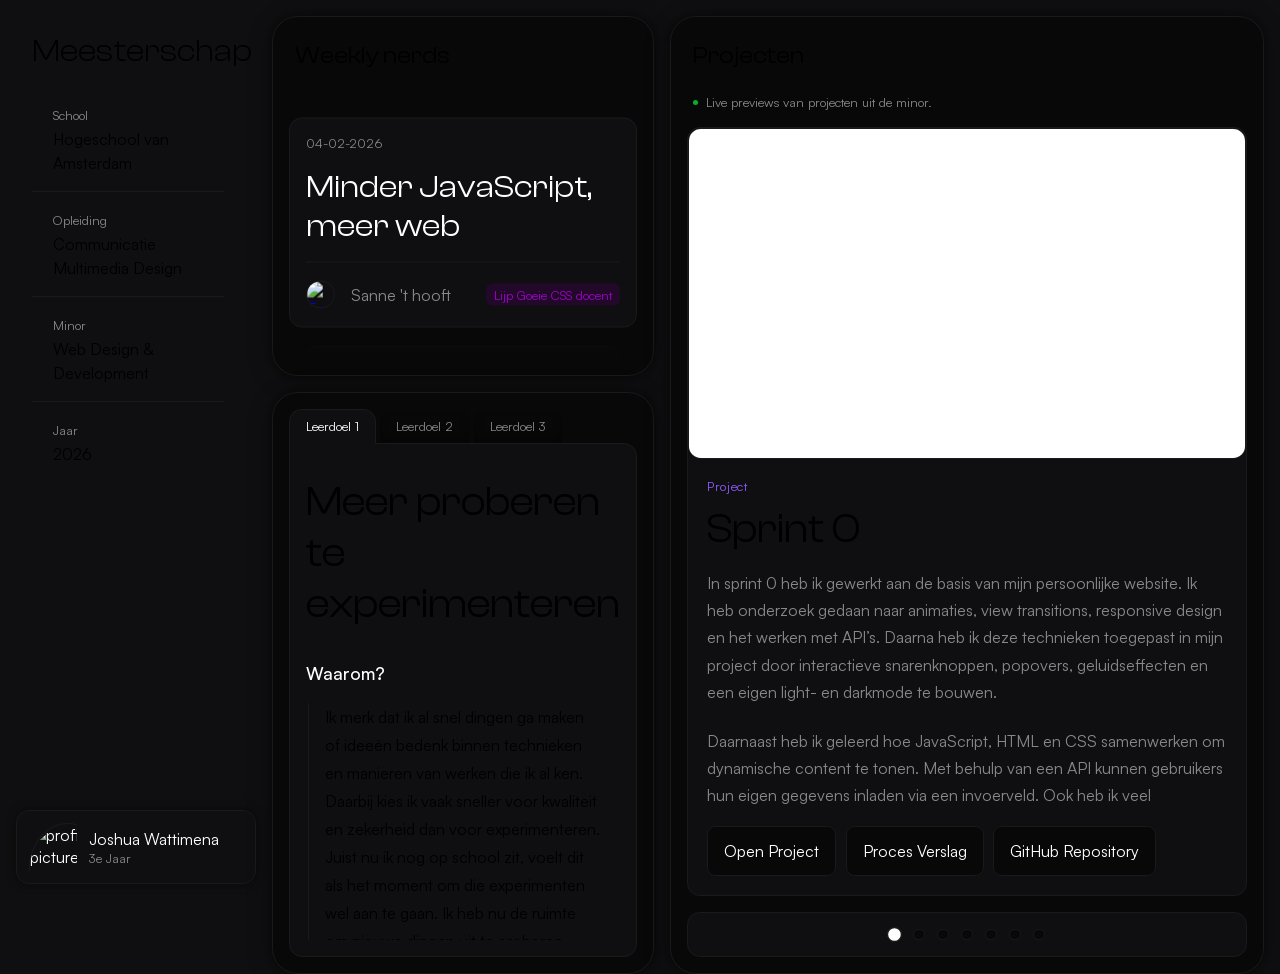
==== Index.html @ a69fc021 "online" ====
<!DOCTYPE html>
    <html lang="nl">
    <head>
        <meta charset="UTF-8">
        <meta name="viewport" content="width=device-width, initial-scale=1.0">
        <link rel="stylesheet" href="styles/style.css">
        <title>Meesterschap van Joshua Wattimena</title>
    </head>
    <body>
    <!-- Infoboard ------------------------------------------------------------------ -->
        <div class="infoboard">
            <div class="content-infoboard">
                
                <ul>
                    <h1>Meesterschap</h1>
                    <li>
                        <p>School</p>
                        <p>Hogeschool van Amsterdam</p>
                    </li>
                    <li>
                        <p>Opleiding</p>
                        <p>Communicatie Multimedia Design</p>
                    </li>
                    <li>
                        <p>Minor</p>
                        <p>Web Design & Development</p>
                    </li>
                    <li>
                        <p>Jaar</p>
                        <p>2026</p>
                    </li>
                    
                </ul>
                
            </div>
            <a href="https://joshuawattimena.nl/">
                <div class="profile-label">
                    <div class="profile-picture">
                        <img src="https://avatars.githubusercontent.com/u/145464307?v=4" alt="profile picture Joshua Wattimena">
                    </div>
                    <div class="profile-username">
                        <p>Joshua Wattimena</p>
                        <p>3e Jaar</p>
                    </div>
                </div>
            </a>


        </div>
        
        <!-- Dashboard ------------------------------------------------------------------ -->
        <div class="dashboard">
            
            <div class="weekly-nerds">
                <h2>Weekly nerds</h2>
                <div class="carousel-wrapper" id="carousel">
                    <div class="fade-top"></div>
                    <ul id="track">
                        <li>
                            <a href="/weekly-nerds-pages/killian-valkhof-blog.html">
                                <div>
                                    <p class="date-weekly-nerds">04-02-2026</p>
                                    <h3 class="titel-weekly-nerd">Minder JavaScript, meer web</h3>
                                    <div class="meta-weekly-nerd-card">
                                        <div>
                                            <img src="https://designbyfire.nl/2009/img/mugshot-sanne.jpg" alt="Een foto van Killian Valkhof">
                                            <p class="name-weekly-nerd">Sanne 't hooft</p>
                                        </div>
                                        <p class="labels-weekly-nerds purple-label">Lijp Goeie CSS docent</p>
                                        
                                    </div>
                                </div>
                            </a>
                        </li>
                        <li>
                            <a href="/weekly-nerds-pages/killian-valkhof-blog.html">
                                <div>
                                    <p class="date-weekly-nerds">04-02-2026</p>
                                    <h3 class="titel-weekly-nerd">Toegankelijk Design Begint bij Echte Gebruikers wat nog meer met dit is het</h3>
                                    <div class="meta-weekly-nerd-card">
                                        <div>
                                            <img src="https://designbyfire.nl/2009/img/mugshot-sanne.jpg" alt="Een foto van Killian Valkhof">
                                            <p class="name-weekly-nerd">Sanne 't hooft</p>
                                        </div>
                                        <p class="labels-weekly-nerds purple-label">Lijp Goeie CSS docent</p>
                                        
                                    </div>
                                </div>
                            </a>
                        </li><li>
                            <a href="/weekly-nerds-pages/killian-valkhof-blog.html">
                                <div>
                                    <p class="date-weekly-nerds">04-02-2026</p>
                                    <h3 class="titel-weekly-nerd">Toegankelijk Design Begint bij Echte Gebruikers</h3>
                                    <div class="meta-weekly-nerd-card">
                                        <div>
                                            <img src="https://designbyfire.nl/2009/img/mugshot-sanne.jpg" alt="Een foto van Killian Valkhof">
                                            <p class="name-weekly-nerd">Sanne 't hooft</p>
                                        </div>
                                        <p class="labels-weekly-nerds purple-label">Lijp Goeie CSS docent</p>
                                        
                                    </div>
                                </div>
                            </a>
                        </li><li>
                            <a href="/weekly-nerds-pages/killian-valkhof-blog.html">
                                <div>
                                    <p class="date-weekly-nerds">04-02-2026</p>
                                    <h3 class="titel-weekly-nerd">Toegankelijk Design Begint bij Echte Gebruikers</h3>
                                    <div class="meta-weekly-nerd-card">
                                        <div>
                                            <img src="https://designbyfire.nl/2009/img/mugshot-sanne.jpg" alt="Een foto van Killian Valkhof">
                                            <p class="name-weekly-nerd">Sanne 't hooft</p>
                                        </div>
                                        <p class="labels-weekly-nerds purple-label">Lijp Goeie CSS docent</p>
                                        
                                    </div>
                                </div>
                            </a>
                        </li><li>
                            <a href="/weekly-nerds-pages/killian-valkhof-blog.html">
                                <div>
                                    <p class="date-weekly-nerds">04-02-2026</p>
                                    <h3 class="titel-weekly-nerd">Toegankelijk Design Begint bij Echte Gebruikers</h3>
                                    <div class="meta-weekly-nerd-card">
                                        <div>
                                            <img src="https://designbyfire.nl/2009/img/mugshot-sanne.jpg" alt="Een foto van Killian Valkhof">
                                            <p class="name-weekly-nerd">Sanne 't hooft</p>
                                        </div>
                                        <p class="labels-weekly-nerds purple-label">Lijp Goeie CSS docent</p>
                                        
                                    </div>
                                </div>
                            </a>
                        </li>
                    </ul>
                    <div class="fade-bottom"></div>
                </div>
            </div>

            <div class="learning-goals">
                <!-- <h2>Leerdoelen</h2> -->
                <div class="learning-goals-container ">
            
                    <div class="tabs">
                        <label class="tab" for="leerdoel-1">
                            <input type="radio" name="leerdoelen" id="leerdoel-1" checked>
                            Leerdoel 1
                        </label>
                        <label class="tab" for="leerdoel-2">
                            <input type="radio" name="leerdoelen" id="leerdoel-2">
                            Leerdoel 2
                        </label>
                        <label class="tab" for="leerdoel-3">
                            <input type="radio" name="leerdoelen" id="leerdoel-3">
                            Leerdoel 3
                        </label>
                    </div>
            
                    <div class="learning-goal-box" id="box-1">
                        <div>
                            <h3>Meer proberen te experimenteren</h3>
                            <h4>Waarom?</h4> 
                            <p>Ik merk dat ik al snel dingen ga maken of ideeën bedenk binnen technieken en manieren van werken die ik al ken. Daarbij kies ik vaak sneller voor kwaliteit en zekerheid dan voor experimenteren. Juist nu ik nog op school zit, voelt dit als het moment om die experimenten wel aan te gaan. Ik heb nu de ruimte om nieuwe dingen uit te proberen, fouten te maken en daarvan te leren.</p> 
                            <h4>Hoe?</h4> 
                            <p>Tijdens de meesterproef wil ik mezelf uitdagen om technieken, tools en manieren van werken op te pakken die ik normaal minder snel zou kiezen binnen het codeervak. Ik wil bewuster uit mijn comfortzone stappen en meer ruimte geven aan onderzoek en experiment, ook als het resultaat daardoor minder voorspelbaar is. Op die manier hoop ik niet alleen technisch meer te leren, maar ook creatiever en flexibeler te worden in mijn manier van werken.</p>
                        </div>
                    </div>

                    <div class="learning-goal-box" id="box-2">
                        <div>
                            <h3>JavaScript interacties</h3>
                            <h4>Waarom?</h4>
                            <p>Ik merk dat ik JavaScript vaak liever uit de weg ga, omdat ik CSS simpelweg makkelijker en vertrouwder vind. Daardoor kies ik sneller voor oplossingen die vooral visueel sterk zijn, in plaats van interactief. Ik weet ook dat het bij JavaScript soms langer duurt voordat ik iets werkends heb om te laten zien, waardoor ik sneller teruggrijp naar wat ik al kan. Dit leerdoel sluit daarom ook aan op leerdoel 1, omdat ik mezelf wil uitdagen om meer te experimenteren en buiten mijn comfortzone te werken.</p>
                            <h4>Hoe?</h4>
                            <p>Tijdens de meesterproef wil ik bewuster interactieve onderdelen bouwen met JavaScript, ook als dit meer tijd kost of lastiger voelt. Ik wil mezelf uitdagen om niet direct voor de makkelijkste oplossing in CSS te kiezen, maar juist te onderzoeken wat JavaScript kan toevoegen aan een ervaring. Denk aan animaties, dynamische content of interacties die reageren op de gebruiker. Door dit vaker toe te passen hoop ik meer vertrouwen te krijgen in JavaScript en er comfortabeler mee te worden.</p>
                        </div>
                    </div>

                    <div class="learning-goal-box" id="box-3">
                        <div>
                            <h3>Begrijpen hoe technische samenwerkingen verlopen</h3> 
                            <h4>Waarom?</h4> 
                            <p>Ik wil beter leren hoe technisch samenwerken binnen een team werkt, zodat ik hier later ook comfortabel mee om kan gaan. Tijdens de hackathon hebben we bijvoorbeeld gewerkt met het mergen van GitHub-branches, maar daar begreep ik toen eigenlijk nog niet zoveel van. Omdat samenwerken in teams later een belangrijk onderdeel wordt binnen het werkveld, lijkt het me waardevol om me hier meer in te verdiepen. Ik wil beter begrijpen hoe je samen aan één project werkt zonder elkaar in de weg te zitten, en hoe tools zoals GitHub daarin gebruikt worden.</p> 
                            <h4>Hoe?</h4> 
                            <p>Ik wil hier tijdens de meesterproef actief mee oefenen door samen te werken in GitHub en bewust merge conflicts op te lossen in plaats van ze uit de weg te gaan. Ook wil ik workshops volgen die over technisch samenwerken gaan, en vragen blijven stellen aan docenten en medestudenten wanneer ik ergens vastloop. Door hier vaker mee bezig te zijn hoop ik meer inzicht en vertrouwen te krijgen in technische samenwerking binnen een team.</p>
                        </div>
                    </div>
            
                </div>
            </div>

            <div class="projects">
                <div class="projects-header">
                    <h2>Projecten</h2>
                    <p>Live previews van projecten uit de minor.</p>
                </div>
                
                <div class="projects-grid">

                    <div class="projects-track">
                
            <!-- Sprint 0 Project -->
                        <article class="project-card" id="project-1">
                
                            <div class="project-preview">
                                <iframe 
                                    src="https://jawattimena.github.io/sprint-0-minor-web/"
                                    title="Project Sprint 0 Minor Web"
                                    loading="lazy"
                                    style="zoom: .4;">
                                </iframe>
                            </div>
                
                            <div class="project-info">
                                <div>
                                    <p class="project-type">Project</p>
                                    <h3>Sprint 0</h3>
                                </div>
                
                                <div class="project-description">
                                    <p> In sprint 0 heb ik gewerkt aan de basis van mijn persoonlijke website. Ik heb onderzoek gedaan naar animaties, view transitions, responsive design en het werken met API’s. Daarna heb ik deze technieken toegepast in mijn project door interactieve snarenknoppen, popovers, geluidseffecten en een eigen light- en darkmode te bouwen.</p>
                                    <br>
                                    <p>Daarnaast heb ik geleerd hoe JavaScript, HTML en CSS samenwerken om dynamische content te tonen. Met behulp van een API kunnen gebruikers hun eigen gegevens inladen via een invoerveld. Ook heb ik veel geëxperimenteerd met styling, interactie en animaties om de website persoonlijker en interactiever te maken.</p>
                                </div>
                
                                <div class="project-links">
                                    <a href="https://jawattimena.github.io/sprint-0-minor-web/">Open Project</a>
                                    <a href="#">Proces Verslag</a>
                                    <a href="https://github.com/Jawattimena/sprint-0-minor-web">GitHub Repository</a>
                                </div>
                            </div>
                        </article>
                
            <!-- BT Project -->
                        <article class="project-card" id="project-2">
                            <div class="project-preview">
                                <iframe 
                                    src="https:jawattimena.github.io/bt-minor-web/"
                                    title="CSS Minor Web"
                                    loading="lazy"
                                    style="zoom: .7;">
                                </iframe>
                            </div>
                
                            <div class="project-info">
                                <div>
                                    <p class="project-type">Project</p>
                                    <h3>Browsertech</h3>
                                </div>
                
                                <div class="project-description">
                                    <p> In sprint 0 heb ik gewerkt aan de basis van mijn persoonlijke website. Ik heb onderzoek gedaan naar animaties, view transitions, responsive design en het werken met API’s. Daarna heb ik deze technieken toegepast in mijn project door interactieve snarenknoppen, popovers, geluidseffecten en een eigen light- en darkmode te bouwen.</p>
                                    <br>
                                    <p>Daarnaast heb ik geleerd hoe JavaScript, HTML en CSS samenwerken om dynamische content te tonen. Met behulp van een API kunnen gebruikers hun eigen gegevens inladen via een invoerveld. Ook heb ik veel geëxperimenteerd met styling, interactie en animaties om de website persoonlijker en interactiever te maken.</p>
                                </div>
                
                                <div class="project-links">
                                    <a href="https:jawattimena.github.io/bt-minor-web/">Open Project</a>
                                    <a href="#">Proces Verslag</a>
                                    <a href="https://github.com/Jawattimena/bt-minor-web">GitHub Repository</a>
                                </div>
                            </div>
                        </article>

            <!-- CSS Project -->
                        <article class="project-card" id="project-3">
                            <div class="project-preview">
                                <iframe 
                                    src="https://jawattimena.github.io/css-minor-web/"
                                    title="CSS Minor Web"
                                    loading="lazy"
                                    style="zoom: .7;">
                                </iframe>
                            </div>
                
                            <div class="project-info">
                                <div>
                                    <p class="project-type">Project</p>
                                    <h3>CSS</h3>
                                </div>
                
                                <div class="project-description">
                                    <p> In sprint 0 heb ik gewerkt aan de basis van mijn persoonlijke website. Ik heb onderzoek gedaan naar animaties, view transitions, responsive design en het werken met API’s. Daarna heb ik deze technieken toegepast in mijn project door interactieve snarenknoppen, popovers, geluidseffecten en een eigen light- en darkmode te bouwen.</p>
                                    <br>
                                    <p>Daarnaast heb ik geleerd hoe JavaScript, HTML en CSS samenwerken om dynamische content te tonen. Met behulp van een API kunnen gebruikers hun eigen gegevens inladen via een invoerveld. Ook heb ik veel geëxperimenteerd met styling, interactie en animaties om de website persoonlijker en interactiever te maken.</p>
                                </div>
                
                                <div class="project-links">
                                    <a href="https://jawattimena.github.io/css-minor-web/">Open Project</a>
                                    <a href="#">Proces Verslag</a>
                                    <a href="https://github.com/Jawattimena/css-minor-web">GitHub Repository</a>
                                </div>
                            </div>
                        </article>

            <!-- Hackaton Project -->
                        <article class="project-card" id="project-4">
                            <div class="project-preview">
                                <iframe 
                                    src="https://mitchellkevin.github.io/Space/"
                                    title="CSS Minor Web"
                                    loading="lazy"
                                    style="zoom: .7;">
                                </iframe>
                            </div>
                
                            <div class="project-info">
                                <div>
                                    <p class="project-type">Project</p>
                                    <h3>Hackaton</h3>
                                </div>
                
                                <div class="project-description">
                                    <p> In sprint 0 heb ik gewerkt aan de basis van mijn persoonlijke website. Ik heb onderzoek gedaan naar animaties, view transitions, responsive design en het werken met API’s. Daarna heb ik deze technieken toegepast in mijn project door interactieve snarenknoppen, popovers, geluidseffecten en een eigen light- en darkmode te bouwen.</p>
                                    <br>
                                    <p>Daarnaast heb ik geleerd hoe JavaScript, HTML en CSS samenwerken om dynamische content te tonen. Met behulp van een API kunnen gebruikers hun eigen gegevens inladen via een invoerveld. Ook heb ik veel geëxperimenteerd met styling, interactie en animaties om de website persoonlijker en interactiever te maken.</p>
                                </div>
                
                                <div class="project-links">
                                    <a href="https://mitchellkevin.github.io/Space/">Open Project</a>
                                    <a href="#">Proces Verslag</a>
                                    <a href="https://github.com/MitchellKevin/Space">GitHub Repository</a>
                                </div>
                            </div>
                        </article>

            <!-- HCD Project -->
                        <article class="project-card" id="project-5">
                            <div class="project-preview">
                                <iframe 
                                    src="https://jawattimena.github.io/hcd-minor-web/"
                                    title="CSS Minor Web"
                                    loading="lazy"
                                    style="zoom: .5;">
                                </iframe>
                            </div>
                
                            <div class="project-info">
                                <div>
                                    <p class="project-type">Project</p>
                                    <h3>Browsertech</h3>
                                </div>
                
                                <div class="project-description">
                                    <p> In sprint 0 heb ik gewerkt aan de basis van mijn persoonlijke website. Ik heb onderzoek gedaan naar animaties, view transitions, responsive design en het werken met API’s. Daarna heb ik deze technieken toegepast in mijn project door interactieve snarenknoppen, popovers, geluidseffecten en een eigen light- en darkmode te bouwen.</p>
                                    <br>
                                    <p>Daarnaast heb ik geleerd hoe JavaScript, HTML en CSS samenwerken om dynamische content te tonen. Met behulp van een API kunnen gebruikers hun eigen gegevens inladen via een invoerveld. Ook heb ik veel geëxperimenteerd met styling, interactie en animaties om de website persoonlijker en interactiever te maken.</p>
                                </div>
                
                                <div class="project-links">
                                    <a href="https://jawattimena.github.io/hcd-minor-web/">Open Project</a>
                                    <a href="#">Proces Verslag</a>
                                    <a href="https://github.com/Jawattimena/hcd-minor-web">GitHub Repository</a>
                                </div>
                            </div>
                        </article>

            <!-- API Project -->
                        <article class="project-card" id="project-6">
                            <div class="project-preview">
                                <iframe 
                                    src="https://api-minor-web.onrender.com"
                                    title="CSS Minor Web"
                                    loading="lazy"
                                    style="zoom: .7;">
                                </iframe>
                            </div>
                
                            <div class="project-info">
                                <div>
                                    <p class="project-type">Project</p>
                                    <h3>Browsertech</h3>
                                </div>
                
                                <div class="project-description">
                                    <p> In sprint 0 heb ik gewerkt aan de basis van mijn persoonlijke website. Ik heb onderzoek gedaan naar animaties, view transitions, responsive design en het werken met API’s. Daarna heb ik deze technieken toegepast in mijn project door interactieve snarenknoppen, popovers, geluidseffecten en een eigen light- en darkmode te bouwen.</p>
                                    <br>
                                    <p>Daarnaast heb ik geleerd hoe JavaScript, HTML en CSS samenwerken om dynamische content te tonen. Met behulp van een API kunnen gebruikers hun eigen gegevens inladen via een invoerveld. Ook heb ik veel geëxperimenteerd met styling, interactie en animaties om de website persoonlijker en interactiever te maken.</p>
                                </div>
                
                                <div class="project-links">
                                    <a href="https://api-minor-web.onrender.com">Open Project</a>
                                    <a href="#">Proces Verslag</a>
                                    <a href="https://github.com/Jawattimena/api-minor-web">GitHub Repository</a>
                                </div>
                            </div>
                        </article>

            <!-- Meesterproef Project -->
                        <article class="project-card" id="project-7">
                            <div class="project-preview">
                                <iframe 
                                    src="https:jawattimena.github.io/bt-minor-web/"
                                    title="CSS Minor Web"
                                    loading="lazy"
                                    style="zoom: .7;">
                                </iframe>
                            </div>
                
                            <div class="project-info">
                                <div>
                                    <p class="project-type">Project</p>
                                    <h3>Browsertech</h3>
                                </div>
                
                                <div class="project-description">
                                    <p> In sprint 0 heb ik gewerkt aan de basis van mijn persoonlijke website. Ik heb onderzoek gedaan naar animaties, view transitions, responsive design en het werken met API’s. Daarna heb ik deze technieken toegepast in mijn project door interactieve snarenknoppen, popovers, geluidseffecten en een eigen light- en darkmode te bouwen.</p>
                                    <br>
                                    <p>Daarnaast heb ik geleerd hoe JavaScript, HTML en CSS samenwerken om dynamische content te tonen. Met behulp van een API kunnen gebruikers hun eigen gegevens inladen via een invoerveld. Ook heb ik veel geëxperimenteerd met styling, interactie en animaties om de website persoonlijker en interactiever te maken.</p>
                                </div>
                
                                <div class="project-links">
                                    <a href="#">Open Project</a>
                                    <a href="#">Proces Verslag</a>
                                    <a href="https://github.com/Jawattimena/meesterproef-minor-web">GitHub Repository</a>
                                </div>
                            </div>
                        </article>
                
                    </div>
                
                    <!-- NAVIGATION -->
                    <div class="projects-navigation">
                
                        <a href="#project-1" class="nav-dot active" data-project="project-1">
                            <span>Sprint 0</span>
                        </a>
                        
                        <a href="#project-2" class="nav-dot" data-project="project-2">
                            <span>Browsertech</span>
                        </a>
                        
                        <a href="#project-3" class="nav-dot" data-project="project-3">
                            <span>CSS</span>
                        </a>
                        
                        <a href="#project-4" class="nav-dot" data-project="project-4">
                            <span>Hackaton</span>
                        </a>
                        
                        <a href="#project-5" class="nav-dot" data-project="project-5">
                            <span>Human Centerd Design</span>
                        </a>
                        
                        <a href="#project-6" class="nav-dot" data-project="project-6">
                            <span>API</span>
                        </a>
                        
                        <a href="#project-7" class="nav-dot" data-project="project-7">
                            <span>Meesterproef</span>
                        </a>
                
                    </div>
                
                </div>
            </div>


            <!--  <div class="projects"> -->
                <!-- <h2>Projecten</h2> -->
                 <!-- <iframe src="https://jawattimena.github.io/sprint-0-minor-web/" frameborder="0"></iframe>  -->
                <!-- <iframe src="https://jawattimena.github.io/bt-minor-web/" frameborder="0" style="zoom: .7;"></iframe> -->
                <!-- <iframe src="https://jawattimena.github.io/css-minor-web/" frameborder="0" style="zoom: .7;"></iframe> -->
                <!-- <iframe src="https://jawattimena.github.io/hcd-minor-web/" frameborder="0"></iframe> -->
                <!-- <iframe src="https://api-minor-web.onrender.com" frameborder="0"></iframe> -->
                <!-- <iframe src="xx" frameborder="0"></iframe> -->

                <!-- <input type="radio"></input> -->
            <!-- </div>  -->
        </div>
        <!--  MARK: hallo  -->
        <script src="/scripts/javascript.js"></script>
    </body>
    </html>
---- styles/style.css ----
@font-face {
    font-family: 'Satoshi';
    src: url(/fonts/Satoshi-Variable.ttf);
}

@font-face {
    font-family: 'Satoshi-italic';
    src: url(/fonts/Satoshi-VariableItalic.ttf);
}

@font-face {
    font-family: 'Clash-Display';
    src: url(/fonts/ClashDisplay-Variable.ttf);
}

/* MARK: hallo */
:root{
    color-scheme: light dark;

    /* colors */
    --font-color-lght: #000;
    
    
    --font-color-drk: #fff;
    --font-muted-drk: #888;
    
    /* --bg-color-drk: linear-gradient(293deg,rgb(0, 2, 8) 0%, rgb(13, 0, 16) 18%, rgb(0, 2, 20) 70%, rgb(23, 1, 43) 100%); */
    --bg-image-drk: url("/images/apple-pro-display-xdr-stock-5k-3840x2160-2303 (1).jpg");
    --bg-color-profiletag-drk: #151518;
    --bg-color-drk: #0f0f11;
    --bg-color-dashboard-drk: #080808;

    --border-color-drk: #1a1a1a;

    --recording-indicator: #00b32a;

    /* afmetingen */
    --gaps: 1rem;

    --border-radius: .8rem;

    --fontsize-base: 1rem;
    --fontsize-small: calc( var(--fontsize-base) * .8 );
    --fontsize-big: calc( var(--fontsize-base) * 1.1 );
    --fontsize-titel: calc( var(--fontsize-base) * 2 );
    --fontsize-h2: calc( var(--fontsize-base) * 1.5 );
    --fontsize-h3: calc( var(--fontsize-base) * 1.3 );
    --fontsize-h4: calc( var(--fontsize-base) * 1.1 );

    /* filters / styling */

    --dropshadow: drop-shadow(0px 0px 5px var(--bg-color-dashboard-drk));
}   

*,
::after,
::before {
    box-sizing: border-box;
    margin: 0em;
    padding: 0em;
    font-family: 'Satoshi';
}

body{
    background: var(--bg-color-drk);
    overflow: hidden;
    width: 100vw;
    height: 100vh;

    display: flex;
}


h1{
    font-family: "Clash-Display";
    grid-area: title;
    font-size: var(--fontsize-titel);
    font-weight: 350;
    padding: calc(var(--gaps) * 1) 0rem calc(var(--gaps) * 1) 1rem; 
    width: 100%;

}

/* =========================================
    Infoboard
========================================= */

.infoboard{
    grid-area: infoboard;
    background-color: transparent;
    width: 20vw;
    height: 100vh;
    padding: var(--gaps) 0 var(--gaps) var(--gaps);

    display: flex;
    flex-direction: column;
    justify-content: end;

    .content-infoboard{
        /* padding: var(--gaps) calc(var(--gaps) )  var(--gaps) var(--gaps); */
        height: 100%;

        display: flex;
        flex-direction: column;
        justify-content: start;
        

        ul{

            li{
                padding: 0rem var(--gaps) var(--gaps) var(--gaps);
                list-style-type: none;
                border-bottom: solid var(--border-color-drk) 1px;
                margin: var(--gaps) calc(var(--gaps) * 2)  var(--gaps) var(--gaps);

                &:last-of-type{
                    border-bottom: none;
                }

                p{
                    padding: 0 .3rem;
                    line-height: 1.5rem;

                    &:first-child{
                        color: var(--font-muted-drk);
                        font-size: .8rem;
                    }

                    &:last-child{
                        font-weight: 400;
                        font-size: var(--fontsize-base);
                    }
                }
                
            }
        }
    }

    /* =========================================
    Profiel label
    ========================================= */
    a{
        text-decoration: none;
        color: var(--font-color-drk);
    }

    .profile-label{
        border: var(--border-color-drk) solid 1px;
        background-color: var(--bg-color-drk);
        filter: var(--dropshadow);
        
        padding: .75rem;
        margin-bottom: 1.rem;
        border-radius: calc(var(--border-radius) * 1);
        height: fit-content;

        display: flex;
        align-items: center;
        gap: .75em;

        &:hover{
            background-color: var(--bg-color-profiletag-drk);
        }
        
        /* Profiel foto kader */
        .profile-picture{
            width: 3rem;
            height: 3rem;
            overflow: hidden;

            position: relative;
            
            /* Profiel foto zelf */
            img{
                height: 100%;
                aspect-ratio: 1/1;
            
            
                border-radius: 50%;
                border: solid var(--border-color-drk) 1px;
            }
        }

        .profile-username{
            display: flex;
            flex-direction: column;
            justify-content: center;

            > p:nth-child(2){
                color: var(--font-muted-drk);
                font-size: var(--fontsize-small);
            }
        }
    }
}


/* =========================================
   Dashboard
========================================= */

.dashboard{
    grid-area: dashboard;

    /* background-color: var(--bg-color-drk); */
    padding: var(--gaps);
    gap: var(--gaps);
    width: 80vw;
    height: 100vh;
    
    border-radius: var(--border-radius)  var(--border-radius) 0 0;

    display: grid;
    /* gap: var(--gaps); */
    grid-template:         
    /* "title title"  10vh */
    "weekly-nerds projects"  40vh    
    "learning-goals projects" 1fr   
    / 3fr 5fr;

    /* styling van de blokken */
    > div{
        background-color: var(--bg-color-dashboard-drk);
        border-radius: calc(var(--border-radius) * 2);
        border: solid var(--border-color-drk) 1px;
        filter: var(--dropshadow);
        padding: var(--gaps);
        box-shadow: 0 4px 30px rgba(0, 0, 0, 0.1);
        
    }
    h2{
        font-size: var(--fontsize-h2);
        font-family: "Clash-Display";
        font-weight: 400;
        padding: calc(var(--gaps) * .5) 0rem calc(var(--gaps) * 1) 0.4rem;
    }
    /* =========================================
        Weekly nerds
    ========================================= */
    .weekly-nerds{
        grid-area: weekly-nerds;
        
        display: flex;
        flex-direction: column;

        .carousel-wrapper {
            position: relative;
            overflow: hidden;
            flex: 1;

            .fade-top,
            .fade-bottom {
            position: absolute;
            left: 0; right: 0;
            height: 2rem;
            z-index: 2;
            }
            
            .fade-top {
                top: 0;
                background: linear-gradient(to bottom, var(--bg-color-dashboard-drk), transparent);
            }

            .fade-bottom {
                bottom: 0;
                background: linear-gradient(to top, var(--bg-color-dashboard-drk), transparent);
            }
            
        
        
            ul{
                overflow-y: scroll;
                overflow-x: hidden;
                /* scroll-snap-type: y mandatory; */
                scrollbar-color: transparent transparent;
                scrollbar-width: thin;
                
                display: flex;
                flex-direction: column;
                gap: .3rem;
                border-radius: var(--border-radius);
                padding: 3rem 0rem;

                display: flex;
                flex-direction: column;
                position: absolute;
                top: 0; left: 0; right: 0;
                
                
                li{
                    /* scroll-snap-align: center; */
                    list-style-type: none;
                    border: solid var(--border-color-drk) 1px;
                    background-color: var(--bg-color-drk);
                    border-radius: var(--border-radius);
                    height: fit-content;

                    &:last-of-type{
                        border-bottom: none;
                    }

                    a{
                        position: relative;
                        display: flex;
                        align-items: start;
                        text-decoration: none;
                        gap: var(--gaps);
                        width: 100%;
                        height: 100%;
                        padding: var(--gaps);
                        
                        > div{
                
                            display: flex;
                            flex-direction: column;
                            align-items: start;
                            justify-content: start;
                            height: 100%;
                            gap: var(--gaps);

                            .date-weekly-nerds{
                                font-size: var(--fontsize-small);
                                color: var(--font-muted-drk);
                                width: fit-content;
                            }

                            
                            
                            .purple-label{
                                color: rgb(158, 0, 202);
                                background-color: rgb(34, 9, 42);
                                height: fit-content;
                                /* border: rgb(158, 0, 202) solid 1px; */
                            }

                            .titel-weekly-nerd{
                                font-size: calc(var(--fontsize-base) * 2);
                                color: var(--font-color-drk);
                                font-weight: 400;
                                font-family: "Clash-Display";
                                border-bottom: var(--border-color-drk) solid 1px;
                                padding-bottom: var(--gaps);
                            }
                            
                            > div{
                                display: flex;
                                justify-content: space-between;
                                height: 2rem;
                                width: 100%;
                                align-items: center;
                                

                                .labels-weekly-nerds{
                                    font-size: var(--fontsize-small);
                                    padding: .7rem .5rem;
                                    border-radius: calc( var(--border-radius) / 2);
                                    line-height: 0rem;
                                }

                                > div{
                                    display: flex;
                                    flex-direction: row;
                                    align-items: center;
                                    gap: var(--gaps);

                                    height: 1.8rem;
                                    
                                    img{
                                        height: 100%;
                                        aspect-ratio: 1/1;
                                        object-fit: cover;
                                        border-radius: 50%;
                                        border: solid var(--border-color-drk) 1px;
                                    }

                                    .name-weekly-nerd{
                                        font-size: var(--fontsize-base);
                                        color: var(--font-muted-drk);
                                    }

                                }

                            }

                        }
                        
                        &:last-of-type{
                            border-bottom: none;
                        }

                        /* .content-weekly-nerd-card {
                            width: 100%;
                            display: flex;
                            flex-direction: column;
                            justify-content: space-between;

                            > div{
                                display: flex;
                                flex-direction: row;
                                justify-content: space-between;
                            }
                        } */
                    }
                }
            }
        }
    }


    .projects{
        grid-area: projects;
    
    }
}
    /* MARK: hallo */

 /* =========================================
        Leerdoelen
    ========================================= */

/* Toon de juiste box op basis van welke radio checked is */
.learning-goals:has(#leerdoel-1:checked){
    #box-1{
        display: flex;
        z-index: 1;
    }
    label:nth-of-type(1){
        z-index: 2;
    }

    .learning-goal-box{
        border-radius: 0 var(--border-radius) var(--border-radius) var(--border-radius);
    }
}
.learning-goals:has(#leerdoel-2:checked){
    #box-2{
        display: flex;
        z-index: 1;
    }
     label:nth-of-type(2){
        z-index: 2;
    }
}
.learning-goals:has(#leerdoel-3:checked){
    #box-3{
        display: flex;
        z-index: 1;
    }
     label:nth-of-type(3){
        z-index: 2;
    }
}

.tabs{

    display: flex;
    gap: .2rem;
    margin-bottom: -1px;

}

/* Inactieve tab styling */
.tab {
    background-color: var(--bg-color-dashboard-drk);
    color: var(--font-muted-drk);
    position: relative;
    padding: .5rem 1rem;
    border: transparent solid 1px;
    border-radius: var(--border-radius) var(--border-radius) 0 0;
    font-size: var(--fontsize-small);
    /* letter-spacing: .1rem; */
    cursor: pointer;
    box-shadow: inset 0px -4px 8px rgba(0, 0, 0, 0.4);
    
    /* Actieve tab styling */
    &:has(input:checked) {
    color: var(--font-color-drk);
    background-color: var(--bg-color-drk);
    box-shadow: none;
    border: solid var(--border-color-drk) 1px;
    border-bottom: none;
    z-index: 1;
    }

    input[type="radio"] {
    display: none;
}
}

.tab.active {
    color: var(--font-color-drk);
    background-color: var(--bg-color-drk);
    z-index: 1;

    /* Alleen links, rechts en boven een border — onderkant open zodat het doorloopt in het kaartje */
    border: solid var(--border-color-drk) 1px;
    border-bottom: none;
}



/* Standaard: alle boxes verborgen */
.learning-goal-box {
    background-color: var(--bg-color-drk);
    border: solid var(--border-color-drk) 1px;
    border-radius: var(--border-radius);
    padding: var(--gaps);
    flex: 1;
    display: none;

    > div{
        display: flex;
        flex-direction: column;
        gap: 1rem;
        height: 30rem;
        
        overflow-x: hidden;
        overflow-y: scroll;
        
        scrollbar-color: transparent transparent;
        scrollbar-width: thin;

        h3{
            font-size: calc(var(--fontsize-h3) * 2);
            margin-top: 1rem;
            font-family: "Clash-Display";
            font-weight: 400;
        }

        h4{
            font-size: var(--fontsize-h4);
            color: var(--font-color-drk);
            font-weight: 500;
            margin-top: 1rem;
        }

        p {

            border-left: var(--border-color-drk) solid 1px;
            margin: .1rem;
            padding: 0rem var(--gaps);
            line-height: 1.75rem;
        }
    }
}



.learning-goals {
    grid-area: learning-goals;
    padding: var(--gaps);
    display: flex;
    flex-direction: column;
}

.learning-goals-container {
    flex: 1;
    display: flex;
    flex-direction: column;
}


.learning-goal-box h3 {
    font-size: var(--fontsize-h3);
    font-weight: 400;
}


/* From https://css.glass */
body .ui-mist-filter {
background: rgba(29, 29, 29, 0.5);
border-radius: 16px;
backdrop-filter: blur(15.6px);
border: 1px solid rgba(54, 54, 54, 0.16);
}
  

/* =========================================
    Projecten
========================================= */

.projects{
grid-area: projects;

display: flex;
flex-direction: column;

overflow: hidden;
}

.projects-header{
    margin-bottom: var(--gaps);
    
    p {
        color: var(--font-muted-drk);
        font-size: var(--fontsize-small);
        padding: calc(var(--gaps) * .5) 0rem 0 0.4rem;
        display: flex;
        align-items: center;

        &::before{
            content: "";
            width: 5px;
            height: 5px;
            background-color: var(--recording-indicator);
            border-radius: 50%;
            margin-right: .5rem;
            animation: recording 1.3s infinite ease-in-out;

        }
        
    }
}

@keyframes recording {
    0% {
      opacity: 1;
      transform: scale(1);
    }
  
    50% {
      opacity: 0.3;
      transform: scale(1.3);
    }
  
    100% {
      opacity: 1;
      transform: scale(1);
    }
  }

.projects-grid{
    display: flex;
    flex-direction: column;

    gap: var(--gaps);

    height: 100%;

    overflow: hidden;
}

/* =========================================
   TRACK
========================================= */

.projects-track{
    display: flex;

    gap: var(--gaps);

    overflow-x: auto;
    overflow-y: hidden;

    scroll-snap-type: x mandatory;

    scroll-behavior: smooth;

    scrollbar-width: none;

    height: 100%;
}

.projects-track::-webkit-scrollbar{
    display: none;
}

/* =========================================
   PROJECT CARD
========================================= */

.project-card{
    min-width: 100%;
    max-width: 100%;

    scroll-snap-align: start;

    background-color: var(--bg-color-drk);

    border: 1px solid var(--border-color-drk);

    border-radius: var(--border-radius);

    overflow: hidden;

    transition:
        transform .3s ease,
        border-color .3s ease,
        background-color .3s ease;

    display: flex;
    flex-direction: column;
}


/* =========================================
   IFRAME PREVIEW
========================================= */

.project-preview{
    position: relative;
    border-radius: var(--border-radius);
    width: 100%;
    height: 30rem;

    overflow: hidden;

    border: solid 1px var(--border-color-drk);

    background:
    linear-gradient(
        to bottom,
        rgba(255,255,255,.02),
        rgba(255,255,255,0)
    );

    iframe {
    object-fit: cover;
    width: 100%;
    height: 100%;

    border: none;
    transform-origin: top left;
    background: white;;
    }
}



/* =========================================
   CONTENT
========================================= */

.project-info{
    padding: calc(var(--gaps) * 1.2);

    display: flex;
    flex-direction: column;

    gap: 1rem;

    flex: 1;
}

.project-type{
    color: #8f5cff;

    font-size: var(--fontsize-small);

    margin-bottom: .5rem;

    letter-spacing: .04rem;
}

.project-info h3{
    font-family: "Clash-Display";

    font-weight: 400;

    font-size: calc(var(--fontsize-h3) * 2);
}

.project-description{

    max-height: 15rem;
    overflow: scroll;
    p {  
        color: var(--font-muted-drk);
        line-height: 1.7rem;
    }
}

/* =========================================
   BUTTONS
========================================= */

.project-links{
    display: flex;
    gap: .6rem;

    margin-top: auto;
    a{
        text-decoration: none;
    
        color: var(--font-color-drk);
    
        border: solid 1px var(--border-color-drk);
    
        background-color: var(--bg-color-dashboard-drk);
    
        padding: .8rem 1rem;
    
        border-radius: calc(var(--border-radius) / 1.5);
    
        transition:
            background-color .2s ease,
            border-color .2s ease,
            transform .2s ease;

        &:hover{
            background-color: #1a1a1f;
        
            border-color: rgba(255,255,255,.08);
        
            transform: translateY(-2px);
        }
    }
    
}


/* =========================================
   PROJECT NAVIGATION
========================================= */

.projects-navigation{
    display: flex;
    justify-content: center;
    align-items: center;
    background-color: var(--bg-color-drk);
    gap: .8rem;
    border: var(--border-color-drk) solid 1px;
    border-radius: var(--border-radius);
    padding: var(--gaps);
}

/* =========================================
   DOT
========================================= */

.nav-dot{
    width: .7rem;
    height: .7rem;

    border-radius: 50%;

    background-color: var(--bg-color-dashboard-drk);
    border: var(--border-color-drk) solid 1px;

    position: relative;

    transition:
        transform .2s ease,
        background-color .2s ease,
        border-color .2s ease;

    cursor: pointer;
}

/* actieve dot */
.nav-dot.active{
    background-color: white;

    transform: scale(1.4);
}

/* hover */
.nav-dot:hover{
    background-color: #5d5d66;

    transform: scale(1.1);
}

/* =========================================
   TOOLTIP
========================================= */

.nav-dot span{
    position: absolute;

    bottom: 180%;
    left: 50%;

    transform:
        translateX(-50%)
        translateY(.4rem);

    background-color: var(--bg-color-drk);

    border: 1px solid var(--border-color-drk);

    padding: .5rem .8rem;

    border-radius: calc(var(--border-radius) / 1.5);

    color: var(--font-color-drk);

    font-size: var(--fontsize-small);

    white-space: nowrap;

    opacity: 0;

    pointer-events: none;

    transition:
        opacity .2s ease,
        transform .2s ease;

    box-shadow: 0 10px 30px rgba(0,0,0,.35);
}

/* tooltip pijltje */
.nav-dot span::after{
    content: "";

    position: absolute;

    top: 100%;
    left: 50%;

    transform: translateX(-50%);

    border-width: 6px;

    border-style: solid;

    border-color:
        var(--bg-color-drk)
        transparent
        transparent
        transparent;
}

/* show tooltip */
.nav-dot:hover span{
    opacity: 1;

    transform:
        translateX(-50%)
        translateY(0);
}
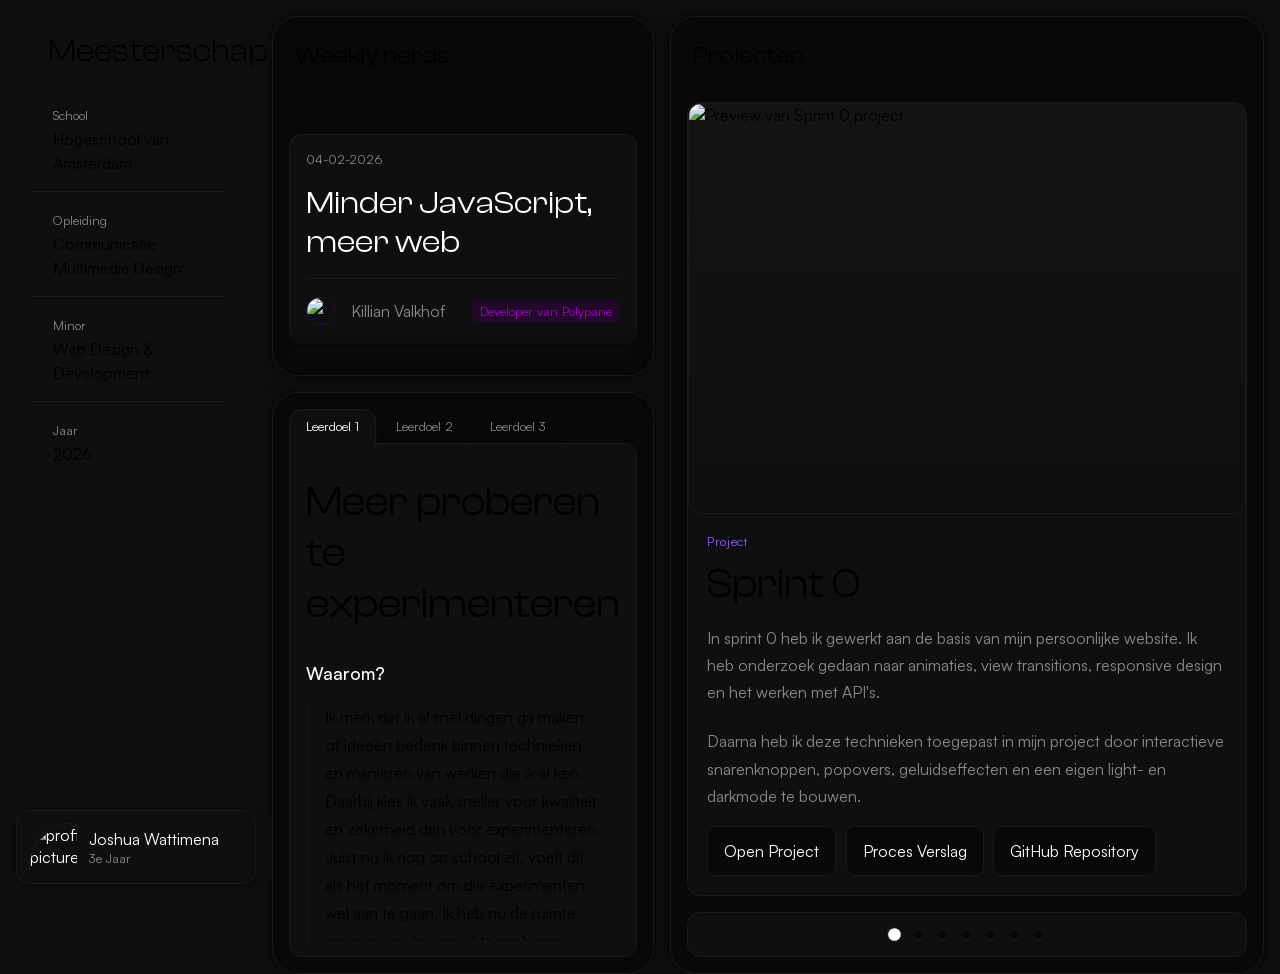
==== commit bdae95eb: "Even reset" ====
--- a/Index.html
+++ b/Index.html
@@ -1,475 +1,676 @@
-    <!DOCTYPE html>
-    <html lang="nl">
-    <head>
-        <meta charset="UTF-8">
-        <meta name="viewport" content="width=device-width, initial-scale=1.0">
-        <link rel="stylesheet" href="styles/style.css">
-        <title>Meesterschap van Joshua Wattimena</title>
-    </head>
-    <body>
-    <!-- Infoboard ------------------------------------------------------------------ -->
-        <div class="infoboard">
-            <div class="content-infoboard">
+<!DOCTYPE html>
+<html lang="nl">
+<head>
+    <meta charset="UTF-8">
+    <meta name="viewport" content="width=device-width, initial-scale=1.0">
+    <link rel="stylesheet" href="styles/style.css">
+    <title>Meesterschap van Joshua Wattimena</title>
+</head>
+<body>
+<!-- Infoboard ------------------------------------------------------------------ -->
+    <div class="infoboard">
+        <div class="content-infoboard">
+            
+            <ul>
+                <h1>Meesterschap</h1>
+                <li>
+                    <p>School</p>
+                    <p>Hogeschool van Amsterdam</p>
+                </li>
+                <li>
+                    <p>Opleiding</p>
+                    <p>Communicatie Multimedia Design</p>
+                </li>
+                <li>
+                    <p>Minor</p>
+                    <p>Web Design & Development</p>
+                </li>
+                <li>
+                    <p>Jaar</p>
+                    <p>2026</p>
+                </li>
                 
-                <ul>
-                    <h1>Meesterschap</h1>
-                    <li>
-                        <p>School</p>
-                        <p>Hogeschool van Amsterdam</p>
-                    </li>
-                    <li>
-                        <p>Opleiding</p>
-                        <p>Communicatie Multimedia Design</p>
-                    </li>
-                    <li>
-                        <p>Minor</p>
-                        <p>Web Design & Development</p>
-                    </li>
-                    <li>
-                        <p>Jaar</p>
-                        <p>2026</p>
-                    </li>
+            </ul>
+            
+        </div>
+        <a href="https://joshuawattimena.nl/">
+            <div class="profile-label">
+                <div class="profile-picture">
+                    <img src="https://avatars.githubusercontent.com/u/145464307?v=4" alt="profile picture Joshua Wattimena">
+                </div>
+                <div class="profile-username">
+                    <p>Joshua Wattimena</p>
+                    <p>3e Jaar</p>
+                </div>
+            </div>
+        </a>
+
+
+    </div>
+    
+    <!-- Dashboard ------------------------------------------------------------------ -->
+    <div class="dashboard">
+        
+        <div class="weekly-nerds">
+            <h2>Weekly nerds</h2>
+            <div class="carousel-wrapper" id="carousel">
+                <div class="fade-top"></div>
+                <ul id="track">
+                    <li class="weekly-nerd-card">
+                        <a href="/weekly-nerds-pages/killian-valkhof-blog.html">
+                            <div>
+                                <p class="date-weekly-nerds">04-02-2026</p>
+                                <h3 class="titel-weekly-nerd">Minder JavaScript, meer web</h3>
+                                <div class="meta-weekly-nerd-card">
+                                    <div>
+                                        <img src="https://media.licdn.com/dms/image/v2/C5603AQGPhN5pMFlBRQ/profile-displayphoto-shrink_200_200/profile-displayphoto-shrink_200_200/0/1572351744871?e=2147483647&v=beta&t=6hPEY5qwpDtLUK1J8nxw9eWpDcODsJcjGwKSvvKU7kY" alt="Een foto van Killian Valkhof">
+                                        <p class="name-weekly-nerd">Killian Valkhof</p>
+                                    </div>
+                                    <p class="labels-weekly-nerds purple-label">Developer van Polypane</p>
+                                    
+                                </div>
+                            </div>
+                        </a>
+                    </li>
+                    <li class="weekly-nerd-card">
+                        <a href="/weekly-nerds-pages/killian-valkhof-blog.html">
+                            <div>
+                                <p class="date-weekly-nerds">19-02-2026</p>
+                                <h3 class="titel-weekly-nerd">De browser: poort naar het web</h3>
+                                <div class="meta-weekly-nerd-card">
+                                    <div>
+                                        <img src="https://media.licdn.com/dms/image/v2/D4E03AQGvunDuTtKisQ/profile-displayphoto-shrink_200_200/profile-displayphoto-shrink_200_200/0/1732883084304?e=2147483647&v=beta&t=NK3EttZTktE9RzOkpsvq13A584aHH4f-gWJyk9ZyPyg" alt="Een foto van Peter-Paul Coch">
+                                        <p class="name-weekly-nerd">Peter-Paul Coch</p>
+                                    </div>
+                                    <p class="labels-weekly-nerds purple-label">Eindbaas (PPK)</p>
+                                    
+                                </div>
+                            </div>
+                        </a>
+                    </li>
+                    <li class="weekly-nerd-card">
+                        <a href="/weekly-nerds-pages/killian-valkhof-blog.html">
+                            <div>
+                                <p class="date-weekly-nerds">04-03-2026</p>
+                                <h3 class="titel-weekly-nerd">sensational and practical</h3>
+                                <div class="meta-weekly-nerd-card">
+                                    <div>
+                                        <img src="https://designbyfire.nl/2009/img/mugshot-sanne.jpg" alt="Een foto van Nils Binder">
+                                        <p class="name-weekly-nerd">Nils Binder</p>
+                                    </div>
+                                    <p class="labels-weekly-nerds purple-label">CSS Artist</p>
+                                    
+                                </div>
+                            </div>
+                        </a>
+                    </li>
+                    <li class="weekly-nerd-card">
+                        <a href="/weekly-nerds-pages/killian-valkhof-blog.html">
+                            <div>
+                                <p class="date-weekly-nerds">11-03-2026</p>
+                                <h3 class="titel-weekly-nerd">Toegankelijk Design Begint bij Echte Gebruikers</h3>
+                                <div class="meta-weekly-nerd-card">
+                                    <div>
+                                        <img src="https://designbyfire.nl/2009/img/mugshot-sanne.jpg" alt="Een foto van Killian Valkhof">
+                                        <p class="name-weekly-nerd">Sanne 't hooft</p>
+                                    </div>
+                                    <p class="labels-weekly-nerds purple-label">Lijp Goeie CSS docent</p>
+                                    
+                                </div>
+                            </div>
+                        </a>
+                    </li>
+                    <li class="weekly-nerd-card">
+                        <a href="/weekly-nerds-pages/killian-valkhof-blog.html">
+                            <div>
+                                <p class="date-weekly-nerds">12-03-2026</p>
+                                <h3 class="titel-weekly-nerd">Toegankelijk Design Begint bij Echte Gebruikers</h3>
+                                <div class="meta-weekly-nerd-card">
+                                    <div>
+                                        <img src="https://designbyfire.nl/2009/img/mugshot-sanne.jpg" alt="Een foto van Robbert Broersma">
+                                        <p class="name-weekly-nerd">Robbert Broersma</p>
+                                    </div>
+                                    <p class="labels-weekly-nerds purple-label">Developer in validation</p>
+                                    
+                                </div>
+                            </div>
+                        </a>
+                    </li>
+                    <li class="weekly-nerd-card">
+                        <a href="/weekly-nerds-pages/killian-valkhof-blog.html">
+                            <div>
+                                <p class="date-weekly-nerds">02-04-2026</p>
+                                <h3 class="titel-weekly-nerd">Toegankelijk Design Begint bij Echte Gebruikers</h3>
+                                <div class="meta-weekly-nerd-card">
+                                    <div>
+                                        <img src="https://designbyfire.nl/2009/img/mugshot-sanne.jpg" alt="Een foto van Rosa Schuurman">
+                                        <p class="name-weekly-nerd">Rosa Schuurman</p>
+                                    </div>
+                                    <p class="labels-weekly-nerds purple-label">Straight outa Watchdogs</p>
+                                    
+                                </div>
+                            </div>
+                        </a>
+                    </li>
+                    <li class="weekly-nerd-card">
+                        <a href="/weekly-nerds-pages/killian-valkhof-blog.html">
+                            <div>
+                                <p class="date-weekly-nerds">09-04-2026</p>
+                                <h3 class="titel-weekly-nerd">Toegankelijk Design Begint bij Echte Gebruikers</h3>
+                                <div class="meta-weekly-nerd-card">
+                                    <div>
+                                        <img src="https://designbyfire.nl/2009/img/mugshot-sanne.jpg" alt="Een foto van Johann Huijkman">
+                                        <p class="name-weekly-nerd">Johann Huijkman</p>
+                                    </div>
+                                    <p class="labels-weekly-nerds purple-label">Developer in inclusiviteit</p>
+                                    
+                                </div>
+                            </div>
+                        </a>
+                    </li>
+                    <li class="weekly-nerd-card">
+                        <a href="/weekly-nerds-pages/killian-valkhof-blog.html">
+                            <div>
+                                <p class="date-weekly-nerds">21-05-2026</p>
+                                <h3 class="titel-weekly-nerd">Toegankelijk Design Begint bij Echte Gebruikers</h3>
+                                <div class="meta-weekly-nerd-card">
+                                    <div>
+                                        <img src="https://designbyfire.nl/2009/img/mugshot-sanne.jpg" alt="Een foto van Hans de Zwart">
+                                        <p class="name-weekly-nerd">Hans de Zwart</p>
+                                    </div>
+                                    <p class="labels-weekly-nerds purple-label">Developer in privacy</p>
+                                    
+                                </div>
+                            </div>
+                        </a>
+                    </li>
+                    <li class="weekly-nerd-card">
+                        <a href="/weekly-nerds-pages/killian-valkhof-blog.html">
+                            <div>
+                                <p class="date-weekly-nerds">28-05-2026</p>
+                                <h3 class="titel-weekly-nerd">xx</h3>
+                                <div class="meta-weekly-nerd-card">
+                                    <div>
+                                        <img src="https://designbyfire.nl/2009/img/mugshot-sanne.jpg" alt="Een foto van Killian Valkhof">
+                                        <p class="name-weekly-nerd">xx</p>
+                                    </div>
+                                    <p class="labels-weekly-nerds purple-label">Lijp Goeie CSS docent</p>
+                                    
+                                </div>
+                            </div>
+                        </a>
+                    </li>
+                    <li class="weekly-nerd-card">
+                        <a href="/weekly-nerds-pages/killian-valkhof-blog.html">
+                            <div>
+                                <p class="date-weekly-nerds">04-06-2026</p>
+                                <h3 class="titel-weekly-nerd">xx</h3>
+                                <div class="meta-weekly-nerd-card">
+                                    <div>
+                                        <img src="https://designbyfire.nl/2009/img/mugshot-sanne.jpg" alt="Een foto van Killian Valkhof">
+                                        <p class="name-weekly-nerd">xx</p>
+                                    </div>
+                                    <p class="labels-weekly-nerds purple-label">Lijp Goeie CSS docent</p>
+                                    
+                                </div>
+                            </div>
+                        </a>
+                    </li>
+                </ul>
+                <div class="fade-bottom"></div>
+            </div>
+        </div>
+
+        <div class="learning-goals">
+            <div class="learning-goals-container">
+        
+                <div class="tabs">
+                    <label class="tab" for="leerdoel-1">
+                        <input type="radio" name="leerdoelen" id="leerdoel-1" checked>
+                        Leerdoel 1
+                    </label>
+                    <label class="tab" for="leerdoel-2">
+                        <input type="radio" name="leerdoelen" id="leerdoel-2">
+                        Leerdoel 2
+                    </label>
+                    <label class="tab" for="leerdoel-3">
+                        <input type="radio" name="leerdoelen" id="leerdoel-3">
+                        Leerdoel 3
+                    </label>
+                </div>
+        
+                <div class="learning-goal-box" id="box-1">
+                    <div>
+                        <h3>Meer proberen te experimenteren</h3>
+                        <h4>Waarom?</h4> 
+                        <p>Ik merk dat ik al snel dingen ga maken of ideeën bedenk binnen technieken en manieren van werken die ik al ken. Daarbij kies ik vaak sneller voor kwaliteit en zekerheid dan voor experimenteren. Juist nu ik nog op school zit, voelt dit als het moment om die experimenten wel aan te gaan. Ik heb nu de ruimte om nieuwe dingen uit te proberen, fouten te maken en daarvan te leren.</p> 
+                        <h4>Hoe?</h4> 
+                        <p>Tijdens de meesterproef wil ik mezelf uitdagen om technieken, tools en manieren van werken op te pakken die ik normaal minder snel zou kiezen binnen het codeervak. Ik wil bewuster uit mijn comfortzone stappen en meer ruimte geven aan onderzoek en experiment, ook als het resultaat daardoor minder voorspelbaar is. Op die manier hoop ik niet alleen technisch meer te leren, maar ook creatiever en flexibeler te worden in mijn manier van werken.</p>
+                    </div>
+                </div>
+
+                <div class="learning-goal-box" id="box-2">
+                    <div>
+                        <h3>JavaScript interacties</h3>
+                        <h4>Waarom?</h4>
+                        <p>Ik merk dat ik JavaScript vaak liever uit de weg ga, omdat ik CSS simpelweg makkelijker en vertrouwder vind. Daardoor kies ik sneller voor oplossingen die vooral visueel sterk zijn, in plaats van interactief. Ik weet ook dat het bij JavaScript soms langer duurt voordat ik iets werkends heb om te laten zien, waardoor ik sneller teruggrijp naar wat ik al kan. Dit leerdoel sluit daarom ook aan op leerdoel 1, omdat ik mezelf wil uitdagen om meer te experimenteren en buiten mijn comfortzone te werken.</p>
+                        <h4>Hoe?</h4>
+                        <p>Tijdens de meesterproef wil ik bewuster interactieve onderdelen bouwen met JavaScript, ook als dit meer tijd kost of lastiger voelt. Ik wil mezelf uitdagen om niet direct voor de makkelijkste oplossing in CSS te kiezen, maar juist te onderzoeken wat JavaScript kan toevoegen aan een ervaring. Denk aan animaties, dynamische content of interacties die reageren op de gebruiker. Door dit vaker toe te passen hoop ik meer vertrouwen te krijgen in JavaScript en er comfortabeler mee te worden.</p>
+                    </div>
+                </div>
+
+                <div class="learning-goal-box" id="box-3">
+                    <div>
+                        <h3>Begrijpen hoe technische samenwerkingen verlopen</h3> 
+                        <h4>Waarom?</h4> 
+                        <p>Ik wil beter leren hoe technisch samenwerken binnen een team werkt, zodat ik hier later ook comfortabel mee om kan gaan. Tijdens de hackathon hebben we bijvoorbeeld gewerkt met het mergen van GitHub-branches, maar daar begreep ik toen eigenlijk nog niet zoveel van. Omdat samenwerken in teams later een belangrijk onderdeel wordt binnen het werkveld, lijkt het me waardevol om me hier meer in te verdiepen. Ik wil beter begrijpen hoe je samen aan één project werkt zonder elkaar in de weg te zitten, en hoe tools zoals GitHub daarin gebruikt worden.</p> 
+                        <h4>Hoe?</h4> 
+                        <p>Ik wil hier tijdens de meesterproef actief mee oefenen door samen te werken in GitHub en bewust merge conflicts op te lossen in plaats van ze uit de weg te gaan. Ook wil ik workshops volgen die over technisch samenwerken gaan, en vragen blijven stellen aan docenten en medestudenten wanneer ik ergens vastloop. Door hier vaker mee bezig te zijn hoop ik meer inzicht en vertrouwen te krijgen in technische samenwerking binnen een team.</p>
+                    </div>
+                </div>
+        
+            </div>
+        </div>
+
+        <div class="projects">
+            <div class="projects-header">
+                <h2>Projecten</h2>
+            </div>
+            
+            <div class="projects-grid">
+
+                <div class="projects-track">
+            
+                    <!-- Sprint 0 Project -->
+                    <article class="project-card" id="project-1">
+
+                        <div class="project-preview">
+                            <img 
+                                src="/images/previews/sprint0-preview.webp"
+                                alt="Preview van Sprint 0 project"
+                                class="project-placeholder"
+                            >
+                        </div>
+
+                        <div class="project-info">
+
+                            <div>
+                                <p class="project-type">Project</p>
+                                <h3>Sprint 0</h3>
+                            </div>
+
+                            <div class="project-description">
+                                <p>
+                                    In sprint 0 heb ik gewerkt aan de basis van mijn persoonlijke website.
+                                    Ik heb onderzoek gedaan naar animaties, view transitions, responsive design
+                                    en het werken met API's.
+                                </p>
+
+                                <br>
+
+                                <p>
+                                    Daarna heb ik deze technieken toegepast in mijn project door interactieve
+                                    snarenknoppen, popovers, geluidseffecten en een eigen light- en darkmode
+                                    te bouwen.
+                                </p>
+                            </div>
+
+                            <div class="project-links">
+                                <a href="https://jawattimena.github.io/sprint-0-minor-web/">
+                                    Open Project
+                                </a>
+
+                                <a href="#">
+                                    Proces Verslag
+                                </a>
+
+                                <a href="https://github.com/Jawattimena/sprint-0-minor-web">
+                                    GitHub Repository
+                                </a>
+                            </div>
+
+                        </div>
+
+                    </article>
+
+
+                    <!-- Browsertech Project -->
+                    <article class="project-card" id="project-2">
+
+                        <div class="project-preview">
+                            <img 
+                                src="/images/previews/browsertech-preview.webp"
+                                alt="Preview van Browsertech project"
+                                class="project-placeholder"
+                            >
+                        </div>
+
+                        <div class="project-info">
+
+                            <div>
+                                <p class="project-type">Project</p>
+                                <h3>Browsertech</h3>
+                            </div>
+
+                            <div class="project-description">
+                                <p>
+                                    Tijdens Browsertech heb ik geëxperimenteerd met moderne browser API's,
+                                    progressive enhancement en interactieve webtechnieken.
+                                </p>
+
+                                <br>
+
+                                <p>
+                                    Daarbij stond het begrijpen van browsergedrag en performance centraal.
+                                </p>
+                            </div>
+
+                            <div class="project-links">
+                                <a href="https://jawattimena.github.io/bt-minor-web/">
+                                    Open Project
+                                </a>
+
+                                <a href="#">
+                                    Proces Verslag
+                                </a>
+
+                                <a href="https://github.com/Jawattimena/bt-minor-web">
+                                    GitHub Repository
+                                </a>
+                            </div>
+
+                        </div>
+
+                    </article>
+
+
+                    <!-- CSS Project -->
+                    <article class="project-card" id="project-3">
+
+                        <div class="project-preview">
+                            <img 
+                                src="/images/previews/css-preview.webp"
+                                alt="Preview van CSS project"
+                                class="project-placeholder"
+                            >
+                        </div>
+
+                        <div class="project-info">
+
+                            <div>
+                                <p class="project-type">Project</p>
+                                <h3>CSS</h3>
+                            </div>
+
+                            <div class="project-description">
+                                <p>
+                                    Binnen het CSS project heb ik mij verdiept in geavanceerde styling,
+                                    animaties, layouts en experimentele visuele technieken.
+                                </p>
+
+                                <br>
+
+                                <p>
+                                    Het doel was om visueel sterke interfaces te bouwen met minimale JavaScript.
+                                </p>
+                            </div>
+
+                            <div class="project-links">
+                                <a href="https://jawattimena.github.io/css-minor-web/">
+                                    Open Project
+                                </a>
+
+                                <a href="#">
+                                    Proces Verslag
+                                </a>
+
+                                <a href="https://github.com/Jawattimena/css-minor-web">
+                                    GitHub Repository
+                                </a>
+                            </div>
+
+                        </div>
+
+                    </article>
+
+
+                    <!-- Hackathon Project -->
+                    <article class="project-card" id="project-4">
+
+                        <div class="project-preview">
+                            <img 
+                                src="/images/previews/hackathon-preview.webp"
+                                alt="Preview van Hackathon project"
+                                class="project-placeholder"
+                            >
+                        </div>
+
+                        <div class="project-info">
+
+                            <div>
+                                <p class="project-type">Project</p>
+                                <h3>Hackathon</h3>
+                            </div>
+
+                            <div class="project-description">
+                                <p>
+                                    Tijdens de hackathon heb ik samengewerkt binnen een team aan een interactieve
+                                    ervaring waarbij snelheid, samenwerking en experimenteren centraal stonden.
+                                </p>
+
+                                <br>
+
+                                <p>
+                                    Hierbij heb ik ook meer geleerd over GitHub workflows en samenwerken aan één codebase.
+                                </p>
+                            </div>
+
+                            <div class="project-links">
+                                <a href="https://mitchellkevin.github.io/Space/">
+                                    Open Project
+                                </a>
+
+                                <a href="#">
+                                    Proces Verslag
+                                </a>
+
+                                <a href="https://github.com/MitchellKevin/Space">
+                                    GitHub Repository
+                                </a>
+                            </div>
+
+                        </div>
+
+                    </article>
+
+
+                    <!-- HCD Project -->
+                    <article class="project-card" id="project-5">
+
+                        <div class="project-preview">
+                            <img 
+                                src="/images/previews/hcd-preview.webp"
+                                alt="Preview van Human Centered Design project"
+                                class="project-placeholder"
+                            >
+                        </div>
+
+                        <div class="project-info">
+
+                            <div>
+                                <p class="project-type">Project</p>
+                                <h3>Human Centered Design</h3>
+                            </div>
+
+                            <div class="project-description">
+                                <p>
+                                    In dit project stond toegankelijkheid en ontwerpen voor echte gebruikers centraal.
+                                </p>
+
+                                <br>
+
+                                <p>
+                                    Ik heb onderzocht hoe designkeuzes invloed hebben op gebruikservaring en inclusiviteit.
+                                </p>
+                            </div>
+
+                            <div class="project-links">
+                                <a href="https://jawattimena.github.io/hcd-minor-web/">
+                                    Open Project
+                                </a>
+
+                                <a href="#">
+                                    Proces Verslag
+                                </a>
+
+                                <a href="https://github.com/Jawattimena/hcd-minor-web">
+                                    GitHub Repository
+                                </a>
+                            </div>
+
+                        </div>
+
+                    </article>
+
+
+                    <!-- API Project -->
+                    <article class="project-card" id="project-6">
+
+                        <div class="project-preview">
+                            <img 
+                                src="/images/previews/api-preview.webp"
+                                alt="Preview van API project"
+                                class="project-placeholder"
+                            >
+                        </div>
+
+                        <div class="project-info">
+
+                            <div>
+                                <p class="project-type">Project</p>
+                                <h3>API</h3>
+                            </div>
+
+                            <div class="project-description">
+                                <p>
+                                    Tijdens dit project heb ik gewerkt met externe API's en dynamische data.
+                                </p>
+
+                                <br>
+
+                                <p>
+                                    Ik heb geleerd hoe frontend applicaties realtime informatie kunnen ophalen en verwerken.
+                                </p>
+                            </div>
+
+                            <div class="project-links">
+                                <a href="https://api-minor-web.onrender.com">
+                                    Open Project
+                                </a>
+
+                                <a href="#">
+                                    Proces Verslag
+                                </a>
+
+                                <a href="https://github.com/Jawattimena/api-minor-web">
+                                    GitHub Repository
+                                </a>
+                            </div>
+
+                        </div>
+
+                    </article>
+
+
+                    <!-- Meesterproef Project -->
+                    <article class="project-card" id="project-7">
+
+                        <div class="project-preview">
+                            <img 
+                                src="/images/previews/meesterproef-preview.webp"
+                                alt="Preview van Meesterproef project"
+                                class="project-placeholder"
+                            >
+                        </div>
+
+                        <div class="project-info">
+
+                            <div>
+                                <p class="project-type">Project</p>
+                                <h3>Meesterproef</h3>
+                            </div>
+
+                            <div class="project-description">
+                                <p>
+                                    Tijdens de meesterproef wil ik experimenteren met interactie,
+                                    performance en moderne frontend technieken.
+                                </p>
+
+                                <br>
+
+                                <p>
+                                    Daarnaast wil ik mezelf uitdagen om meer buiten mijn comfortzone te werken.
+                                </p>
+                            </div>
+
+                            <div class="project-links">
+                                <a href="#">
+                                    Open Project
+                                </a>
+
+                                <a href="#">
+                                    Proces Verslag
+                                </a>
+
+                                <a href="https://github.com/Jawattimena/meesterproef-minor-web">
+                                    GitHub Repository
+                                </a>
+                            </div>
+
+                        </div>
+
+                    </article>
+            
+                </div>
+            
+                <!-- NAVIGATION -->
+                <div class="projects-navigation">
+            
+                    <a href="#project-1" class="nav-dot active" data-project="project-1">
+                        <span>Sprint 0</span>
+                    </a>
                     
-                </ul>
-                
+                    <a href="#project-2" class="nav-dot" data-project="project-2">
+                        <span>Browsertech</span>
+                    </a>
+                    
+                    <a href="#project-3" class="nav-dot" data-project="project-3">
+                        <span>CSS</span>
+                    </a>
+                    
+                    <a href="#project-4" class="nav-dot" data-project="project-4">
+                        <span>Hackaton</span>
+                    </a>
+                    
+                    <a href="#project-5" class="nav-dot" data-project="project-5">
+                        <span>Human Centerd Design</span>
+                    </a>
+                    
+                    <a href="#project-6" class="nav-dot" data-project="project-6">
+                        <span>API</span>
+                    </a>
+                    
+                    <a href="#project-7" class="nav-dot" data-project="project-7">
+                        <span>Meesterproef</span>
+                    </a>
+            
+                </div>
+            
             </div>
-            <a href="https://joshuawattimena.nl/">
-                <div class="profile-label">
-                    <div class="profile-picture">
-                        <img src="https://avatars.githubusercontent.com/u/145464307?v=4" alt="profile picture Joshua Wattimena">
-                    </div>
-                    <div class="profile-username">
-                        <p>Joshua Wattimena</p>
-                        <p>3e Jaar</p>
-                    </div>
-                </div>
-            </a>
-
-
         </div>
-        
-        <!-- Dashboard ------------------------------------------------------------------ -->
-        <div class="dashboard">
-            
-            <div class="weekly-nerds">
-                <h2>Weekly nerds</h2>
-                <div class="carousel-wrapper" id="carousel">
-                    <div class="fade-top"></div>
-                    <ul id="track">
-                        <li>
-                            <a href="/weekly-nerds-pages/killian-valkhof-blog.html">
-                                <div>
-                                    <p class="date-weekly-nerds">04-02-2026</p>
-                                    <h3 class="titel-weekly-nerd">Minder JavaScript, meer web</h3>
-                                    <div class="meta-weekly-nerd-card">
-                                        <div>
-                                            <img src="https://designbyfire.nl/2009/img/mugshot-sanne.jpg" alt="Een foto van Killian Valkhof">
-                                            <p class="name-weekly-nerd">Sanne 't hooft</p>
-                                        </div>
-                                        <p class="labels-weekly-nerds purple-label">Lijp Goeie CSS docent</p>
-                                        
-                                    </div>
-                                </div>
-                            </a>
-                        </li>
-                        <li>
-                            <a href="/weekly-nerds-pages/killian-valkhof-blog.html">
-                                <div>
-                                    <p class="date-weekly-nerds">04-02-2026</p>
-                                    <h3 class="titel-weekly-nerd">Toegankelijk Design Begint bij Echte Gebruikers wat nog meer met dit is het</h3>
-                                    <div class="meta-weekly-nerd-card">
-                                        <div>
-                                            <img src="https://designbyfire.nl/2009/img/mugshot-sanne.jpg" alt="Een foto van Killian Valkhof">
-                                            <p class="name-weekly-nerd">Sanne 't hooft</p>
-                                        </div>
-                                        <p class="labels-weekly-nerds purple-label">Lijp Goeie CSS docent</p>
-                                        
-                                    </div>
-                                </div>
-                            </a>
-                        </li><li>
-                            <a href="/weekly-nerds-pages/killian-valkhof-blog.html">
-                                <div>
-                                    <p class="date-weekly-nerds">04-02-2026</p>
-                                    <h3 class="titel-weekly-nerd">Toegankelijk Design Begint bij Echte Gebruikers</h3>
-                                    <div class="meta-weekly-nerd-card">
-                                        <div>
-                                            <img src="https://designbyfire.nl/2009/img/mugshot-sanne.jpg" alt="Een foto van Killian Valkhof">
-                                            <p class="name-weekly-nerd">Sanne 't hooft</p>
-                                        </div>
-                                        <p class="labels-weekly-nerds purple-label">Lijp Goeie CSS docent</p>
-                                        
-                                    </div>
-                                </div>
-                            </a>
-                        </li><li>
-                            <a href="/weekly-nerds-pages/killian-valkhof-blog.html">
-                                <div>
-                                    <p class="date-weekly-nerds">04-02-2026</p>
-                                    <h3 class="titel-weekly-nerd">Toegankelijk Design Begint bij Echte Gebruikers</h3>
-                                    <div class="meta-weekly-nerd-card">
-                                        <div>
-                                            <img src="https://designbyfire.nl/2009/img/mugshot-sanne.jpg" alt="Een foto van Killian Valkhof">
-                                            <p class="name-weekly-nerd">Sanne 't hooft</p>
-                                        </div>
-                                        <p class="labels-weekly-nerds purple-label">Lijp Goeie CSS docent</p>
-                                        
-                                    </div>
-                                </div>
-                            </a>
-                        </li><li>
-                            <a href="/weekly-nerds-pages/killian-valkhof-blog.html">
-                                <div>
-                                    <p class="date-weekly-nerds">04-02-2026</p>
-                                    <h3 class="titel-weekly-nerd">Toegankelijk Design Begint bij Echte Gebruikers</h3>
-                                    <div class="meta-weekly-nerd-card">
-                                        <div>
-                                            <img src="https://designbyfire.nl/2009/img/mugshot-sanne.jpg" alt="Een foto van Killian Valkhof">
-                                            <p class="name-weekly-nerd">Sanne 't hooft</p>
-                                        </div>
-                                        <p class="labels-weekly-nerds purple-label">Lijp Goeie CSS docent</p>
-                                        
-                                    </div>
-                                </div>
-                            </a>
-                        </li>
-                    </ul>
-                    <div class="fade-bottom"></div>
-                </div>
-            </div>
-
-            <div class="learning-goals">
-                <!-- <h2>Leerdoelen</h2> -->
-                <div class="learning-goals-container ">
-            
-                    <div class="tabs">
-                        <label class="tab" for="leerdoel-1">
-                            <input type="radio" name="leerdoelen" id="leerdoel-1" checked>
-                            Leerdoel 1
-                        </label>
-                        <label class="tab" for="leerdoel-2">
-                            <input type="radio" name="leerdoelen" id="leerdoel-2">
-                            Leerdoel 2
-                        </label>
-                        <label class="tab" for="leerdoel-3">
-                            <input type="radio" name="leerdoelen" id="leerdoel-3">
-                            Leerdoel 3
-                        </label>
-                    </div>
-            
-                    <div class="learning-goal-box" id="box-1">
-                        <div>
-                            <h3>Meer proberen te experimenteren</h3>
-                            <h4>Waarom?</h4> 
-                            <p>Ik merk dat ik al snel dingen ga maken of ideeën bedenk binnen technieken en manieren van werken die ik al ken. Daarbij kies ik vaak sneller voor kwaliteit en zekerheid dan voor experimenteren. Juist nu ik nog op school zit, voelt dit als het moment om die experimenten wel aan te gaan. Ik heb nu de ruimte om nieuwe dingen uit te proberen, fouten te maken en daarvan te leren.</p> 
-                            <h4>Hoe?</h4> 
-                            <p>Tijdens de meesterproef wil ik mezelf uitdagen om technieken, tools en manieren van werken op te pakken die ik normaal minder snel zou kiezen binnen het codeervak. Ik wil bewuster uit mijn comfortzone stappen en meer ruimte geven aan onderzoek en experiment, ook als het resultaat daardoor minder voorspelbaar is. Op die manier hoop ik niet alleen technisch meer te leren, maar ook creatiever en flexibeler te worden in mijn manier van werken.</p>
-                        </div>
-                    </div>
-
-                    <div class="learning-goal-box" id="box-2">
-                        <div>
-                            <h3>JavaScript interacties</h3>
-                            <h4>Waarom?</h4>
-                            <p>Ik merk dat ik JavaScript vaak liever uit de weg ga, omdat ik CSS simpelweg makkelijker en vertrouwder vind. Daardoor kies ik sneller voor oplossingen die vooral visueel sterk zijn, in plaats van interactief. Ik weet ook dat het bij JavaScript soms langer duurt voordat ik iets werkends heb om te laten zien, waardoor ik sneller teruggrijp naar wat ik al kan. Dit leerdoel sluit daarom ook aan op leerdoel 1, omdat ik mezelf wil uitdagen om meer te experimenteren en buiten mijn comfortzone te werken.</p>
-                            <h4>Hoe?</h4>
-                            <p>Tijdens de meesterproef wil ik bewuster interactieve onderdelen bouwen met JavaScript, ook als dit meer tijd kost of lastiger voelt. Ik wil mezelf uitdagen om niet direct voor de makkelijkste oplossing in CSS te kiezen, maar juist te onderzoeken wat JavaScript kan toevoegen aan een ervaring. Denk aan animaties, dynamische content of interacties die reageren op de gebruiker. Door dit vaker toe te passen hoop ik meer vertrouwen te krijgen in JavaScript en er comfortabeler mee te worden.</p>
-                        </div>
-                    </div>
-
-                    <div class="learning-goal-box" id="box-3">
-                        <div>
-                            <h3>Begrijpen hoe technische samenwerkingen verlopen</h3> 
-                            <h4>Waarom?</h4> 
-                            <p>Ik wil beter leren hoe technisch samenwerken binnen een team werkt, zodat ik hier later ook comfortabel mee om kan gaan. Tijdens de hackathon hebben we bijvoorbeeld gewerkt met het mergen van GitHub-branches, maar daar begreep ik toen eigenlijk nog niet zoveel van. Omdat samenwerken in teams later een belangrijk onderdeel wordt binnen het werkveld, lijkt het me waardevol om me hier meer in te verdiepen. Ik wil beter begrijpen hoe je samen aan één project werkt zonder elkaar in de weg te zitten, en hoe tools zoals GitHub daarin gebruikt worden.</p> 
-                            <h4>Hoe?</h4> 
-                            <p>Ik wil hier tijdens de meesterproef actief mee oefenen door samen te werken in GitHub en bewust merge conflicts op te lossen in plaats van ze uit de weg te gaan. Ook wil ik workshops volgen die over technisch samenwerken gaan, en vragen blijven stellen aan docenten en medestudenten wanneer ik ergens vastloop. Door hier vaker mee bezig te zijn hoop ik meer inzicht en vertrouwen te krijgen in technische samenwerking binnen een team.</p>
-                        </div>
-                    </div>
-            
-                </div>
-            </div>
-
-            <div class="projects">
-                <div class="projects-header">
-                    <h2>Projecten</h2>
-                    <p>Live previews van projecten uit de minor.</p>
-                </div>
-                
-                <div class="projects-grid">
-
-                    <div class="projects-track">
-                
-            <!-- Sprint 0 Project -->
-                        <article class="project-card" id="project-1">
-                
-                            <div class="project-preview">
-                                <iframe 
-                                    src="https://jawattimena.github.io/sprint-0-minor-web/"
-                                    title="Project Sprint 0 Minor Web"
-                                    loading="lazy"
-                                    style="zoom: .4;">
-                                </iframe>
-                            </div>
-                
-                            <div class="project-info">
-                                <div>
-                                    <p class="project-type">Project</p>
-                                    <h3>Sprint 0</h3>
-                                </div>
-                
-                                <div class="project-description">
-                                    <p> In sprint 0 heb ik gewerkt aan de basis van mijn persoonlijke website. Ik heb onderzoek gedaan naar animaties, view transitions, responsive design en het werken met API’s. Daarna heb ik deze technieken toegepast in mijn project door interactieve snarenknoppen, popovers, geluidseffecten en een eigen light- en darkmode te bouwen.</p>
-                                    <br>
-                                    <p>Daarnaast heb ik geleerd hoe JavaScript, HTML en CSS samenwerken om dynamische content te tonen. Met behulp van een API kunnen gebruikers hun eigen gegevens inladen via een invoerveld. Ook heb ik veel geëxperimenteerd met styling, interactie en animaties om de website persoonlijker en interactiever te maken.</p>
-                                </div>
-                
-                                <div class="project-links">
-                                    <a href="https://jawattimena.github.io/sprint-0-minor-web/">Open Project</a>
-                                    <a href="#">Proces Verslag</a>
-                                    <a href="https://github.com/Jawattimena/sprint-0-minor-web">GitHub Repository</a>
-                                </div>
-                            </div>
-                        </article>
-                
-            <!-- BT Project -->
-                        <article class="project-card" id="project-2">
-                            <div class="project-preview">
-                                <iframe 
-                                    src="https:jawattimena.github.io/bt-minor-web/"
-                                    title="CSS Minor Web"
-                                    loading="lazy"
-                                    style="zoom: .7;">
-                                </iframe>
-                            </div>
-                
-                            <div class="project-info">
-                                <div>
-                                    <p class="project-type">Project</p>
-                                    <h3>Browsertech</h3>
-                                </div>
-                
-                                <div class="project-description">
-                                    <p> In sprint 0 heb ik gewerkt aan de basis van mijn persoonlijke website. Ik heb onderzoek gedaan naar animaties, view transitions, responsive design en het werken met API’s. Daarna heb ik deze technieken toegepast in mijn project door interactieve snarenknoppen, popovers, geluidseffecten en een eigen light- en darkmode te bouwen.</p>
-                                    <br>
-                                    <p>Daarnaast heb ik geleerd hoe JavaScript, HTML en CSS samenwerken om dynamische content te tonen. Met behulp van een API kunnen gebruikers hun eigen gegevens inladen via een invoerveld. Ook heb ik veel geëxperimenteerd met styling, interactie en animaties om de website persoonlijker en interactiever te maken.</p>
-                                </div>
-                
-                                <div class="project-links">
-                                    <a href="https:jawattimena.github.io/bt-minor-web/">Open Project</a>
-                                    <a href="#">Proces Verslag</a>
-                                    <a href="https://github.com/Jawattimena/bt-minor-web">GitHub Repository</a>
-                                </div>
-                            </div>
-                        </article>
-
-            <!-- CSS Project -->
-                        <article class="project-card" id="project-3">
-                            <div class="project-preview">
-                                <iframe 
-                                    src="https://jawattimena.github.io/css-minor-web/"
-                                    title="CSS Minor Web"
-                                    loading="lazy"
-                                    style="zoom: .7;">
-                                </iframe>
-                            </div>
-                
-                            <div class="project-info">
-                                <div>
-                                    <p class="project-type">Project</p>
-                                    <h3>CSS</h3>
-                                </div>
-                
-                                <div class="project-description">
-                                    <p> In sprint 0 heb ik gewerkt aan de basis van mijn persoonlijke website. Ik heb onderzoek gedaan naar animaties, view transitions, responsive design en het werken met API’s. Daarna heb ik deze technieken toegepast in mijn project door interactieve snarenknoppen, popovers, geluidseffecten en een eigen light- en darkmode te bouwen.</p>
-                                    <br>
-                                    <p>Daarnaast heb ik geleerd hoe JavaScript, HTML en CSS samenwerken om dynamische content te tonen. Met behulp van een API kunnen gebruikers hun eigen gegevens inladen via een invoerveld. Ook heb ik veel geëxperimenteerd met styling, interactie en animaties om de website persoonlijker en interactiever te maken.</p>
-                                </div>
-                
-                                <div class="project-links">
-                                    <a href="https://jawattimena.github.io/css-minor-web/">Open Project</a>
-                                    <a href="#">Proces Verslag</a>
-                                    <a href="https://github.com/Jawattimena/css-minor-web">GitHub Repository</a>
-                                </div>
-                            </div>
-                        </article>
-
-            <!-- Hackaton Project -->
-                        <article class="project-card" id="project-4">
-                            <div class="project-preview">
-                                <iframe 
-                                    src="https://mitchellkevin.github.io/Space/"
-                                    title="CSS Minor Web"
-                                    loading="lazy"
-                                    style="zoom: .7;">
-                                </iframe>
-                            </div>
-                
-                            <div class="project-info">
-                                <div>
-                                    <p class="project-type">Project</p>
-                                    <h3>Hackaton</h3>
-                                </div>
-                
-                                <div class="project-description">
-                                    <p> In sprint 0 heb ik gewerkt aan de basis van mijn persoonlijke website. Ik heb onderzoek gedaan naar animaties, view transitions, responsive design en het werken met API’s. Daarna heb ik deze technieken toegepast in mijn project door interactieve snarenknoppen, popovers, geluidseffecten en een eigen light- en darkmode te bouwen.</p>
-                                    <br>
-                                    <p>Daarnaast heb ik geleerd hoe JavaScript, HTML en CSS samenwerken om dynamische content te tonen. Met behulp van een API kunnen gebruikers hun eigen gegevens inladen via een invoerveld. Ook heb ik veel geëxperimenteerd met styling, interactie en animaties om de website persoonlijker en interactiever te maken.</p>
-                                </div>
-                
-                                <div class="project-links">
-                                    <a href="https://mitchellkevin.github.io/Space/">Open Project</a>
-                                    <a href="#">Proces Verslag</a>
-                                    <a href="https://github.com/MitchellKevin/Space">GitHub Repository</a>
-                                </div>
-                            </div>
-                        </article>
-
-            <!-- HCD Project -->
-                        <article class="project-card" id="project-5">
-                            <div class="project-preview">
-                                <iframe 
-                                    src="https://jawattimena.github.io/hcd-minor-web/"
-                                    title="CSS Minor Web"
-                                    loading="lazy"
-                                    style="zoom: .5;">
-                                </iframe>
-                            </div>
-                
-                            <div class="project-info">
-                                <div>
-                                    <p class="project-type">Project</p>
-                                    <h3>Browsertech</h3>
-                                </div>
-                
-                                <div class="project-description">
-                                    <p> In sprint 0 heb ik gewerkt aan de basis van mijn persoonlijke website. Ik heb onderzoek gedaan naar animaties, view transitions, responsive design en het werken met API’s. Daarna heb ik deze technieken toegepast in mijn project door interactieve snarenknoppen, popovers, geluidseffecten en een eigen light- en darkmode te bouwen.</p>
-                                    <br>
-                                    <p>Daarnaast heb ik geleerd hoe JavaScript, HTML en CSS samenwerken om dynamische content te tonen. Met behulp van een API kunnen gebruikers hun eigen gegevens inladen via een invoerveld. Ook heb ik veel geëxperimenteerd met styling, interactie en animaties om de website persoonlijker en interactiever te maken.</p>
-                                </div>
-                
-                                <div class="project-links">
-                                    <a href="https://jawattimena.github.io/hcd-minor-web/">Open Project</a>
-                                    <a href="#">Proces Verslag</a>
-                                    <a href="https://github.com/Jawattimena/hcd-minor-web">GitHub Repository</a>
-                                </div>
-                            </div>
-                        </article>
-
-            <!-- API Project -->
-                        <article class="project-card" id="project-6">
-                            <div class="project-preview">
-                                <iframe 
-                                    src="https://api-minor-web.onrender.com"
-                                    title="CSS Minor Web"
-                                    loading="lazy"
-                                    style="zoom: .7;">
-                                </iframe>
-                            </div>
-                
-                            <div class="project-info">
-                                <div>
-                                    <p class="project-type">Project</p>
-                                    <h3>Browsertech</h3>
-                                </div>
-                
-                                <div class="project-description">
-                                    <p> In sprint 0 heb ik gewerkt aan de basis van mijn persoonlijke website. Ik heb onderzoek gedaan naar animaties, view transitions, responsive design en het werken met API’s. Daarna heb ik deze technieken toegepast in mijn project door interactieve snarenknoppen, popovers, geluidseffecten en een eigen light- en darkmode te bouwen.</p>
-                                    <br>
-                                    <p>Daarnaast heb ik geleerd hoe JavaScript, HTML en CSS samenwerken om dynamische content te tonen. Met behulp van een API kunnen gebruikers hun eigen gegevens inladen via een invoerveld. Ook heb ik veel geëxperimenteerd met styling, interactie en animaties om de website persoonlijker en interactiever te maken.</p>
-                                </div>
-                
-                                <div class="project-links">
-                                    <a href="https://api-minor-web.onrender.com">Open Project</a>
-                                    <a href="#">Proces Verslag</a>
-                                    <a href="https://github.com/Jawattimena/api-minor-web">GitHub Repository</a>
-                                </div>
-                            </div>
-                        </article>
-
-            <!-- Meesterproef Project -->
-                        <article class="project-card" id="project-7">
-                            <div class="project-preview">
-                                <iframe 
-                                    src="https:jawattimena.github.io/bt-minor-web/"
-                                    title="CSS Minor Web"
-                                    loading="lazy"
-                                    style="zoom: .7;">
-                                </iframe>
-                            </div>
-                
-                            <div class="project-info">
-                                <div>
-                                    <p class="project-type">Project</p>
-                                    <h3>Browsertech</h3>
-                                </div>
-                
-                                <div class="project-description">
-                                    <p> In sprint 0 heb ik gewerkt aan de basis van mijn persoonlijke website. Ik heb onderzoek gedaan naar animaties, view transitions, responsive design en het werken met API’s. Daarna heb ik deze technieken toegepast in mijn project door interactieve snarenknoppen, popovers, geluidseffecten en een eigen light- en darkmode te bouwen.</p>
-                                    <br>
-                                    <p>Daarnaast heb ik geleerd hoe JavaScript, HTML en CSS samenwerken om dynamische content te tonen. Met behulp van een API kunnen gebruikers hun eigen gegevens inladen via een invoerveld. Ook heb ik veel geëxperimenteerd met styling, interactie en animaties om de website persoonlijker en interactiever te maken.</p>
-                                </div>
-                
-                                <div class="project-links">
-                                    <a href="#">Open Project</a>
-                                    <a href="#">Proces Verslag</a>
-                                    <a href="https://github.com/Jawattimena/meesterproef-minor-web">GitHub Repository</a>
-                                </div>
-                            </div>
-                        </article>
-                
-                    </div>
-                
-                    <!-- NAVIGATION -->
-                    <div class="projects-navigation">
-                
-                        <a href="#project-1" class="nav-dot active" data-project="project-1">
-                            <span>Sprint 0</span>
-                        </a>
-                        
-                        <a href="#project-2" class="nav-dot" data-project="project-2">
-                            <span>Browsertech</span>
-                        </a>
-                        
-                        <a href="#project-3" class="nav-dot" data-project="project-3">
-                            <span>CSS</span>
-                        </a>
-                        
-                        <a href="#project-4" class="nav-dot" data-project="project-4">
-                            <span>Hackaton</span>
-                        </a>
-                        
-                        <a href="#project-5" class="nav-dot" data-project="project-5">
-                            <span>Human Centerd Design</span>
-                        </a>
-                        
-                        <a href="#project-6" class="nav-dot" data-project="project-6">
-                            <span>API</span>
-                        </a>
-                        
-                        <a href="#project-7" class="nav-dot" data-project="project-7">
-                            <span>Meesterproef</span>
-                        </a>
-                
-                    </div>
-                
-                </div>
-            </div>
-
-
-            <!--  <div class="projects"> -->
-                <!-- <h2>Projecten</h2> -->
-                 <!-- <iframe src="https://jawattimena.github.io/sprint-0-minor-web/" frameborder="0"></iframe>  -->
-                <!-- <iframe src="https://jawattimena.github.io/bt-minor-web/" frameborder="0" style="zoom: .7;"></iframe> -->
-                <!-- <iframe src="https://jawattimena.github.io/css-minor-web/" frameborder="0" style="zoom: .7;"></iframe> -->
-                <!-- <iframe src="https://jawattimena.github.io/hcd-minor-web/" frameborder="0"></iframe> -->
-                <!-- <iframe src="https://api-minor-web.onrender.com" frameborder="0"></iframe> -->
-                <!-- <iframe src="xx" frameborder="0"></iframe> -->
-
-                <!-- <input type="radio"></input> -->
-            <!-- </div>  -->
-        </div>
-        <!--  MARK: hallo  -->
-        <script src="/scripts/javascript.js"></script>
-    </body>
-    </html>+
+    </div>
+
+    <script src="/scripts/javascript.js"></script>
+</body>
+</html>
--- a/styles/style.css
+++ b/styles/style.css
@@ -25,7 +25,6 @@
     --font-muted-drk: #888;
     
     /* --bg-color-drk: linear-gradient(293deg,rgb(0, 2, 8) 0%, rgb(13, 0, 16) 18%, rgb(0, 2, 20) 70%, rgb(23, 1, 43) 100%); */
-    --bg-image-drk: url("/images/apple-pro-display-xdr-stock-5k-3840x2160-2303 (1).jpg");
     --bg-color-profiletag-drk: #151518;
     --bg-color-drk: #0f0f11;
     --bg-color-dashboard-drk: #080808;
@@ -76,7 +75,7 @@
     grid-area: title;
     font-size: var(--fontsize-titel);
     font-weight: 350;
-    padding: calc(var(--gaps) * 1) 0rem calc(var(--gaps) * 1) 1rem; 
+    padding: calc(var(--gaps) * 1) 0rem calc(var(--gaps) * 1) calc(var(--gaps) * 2); 
     width: 100%;
 
 }
@@ -315,7 +314,7 @@
                             flex-direction: column;
                             align-items: start;
                             justify-content: start;
-                            height: 100%;
+                            width: 100%;
                             gap: var(--gaps);
 
                             .date-weekly-nerds{
@@ -340,6 +339,7 @@
                                 font-family: "Clash-Display";
                                 border-bottom: var(--border-color-drk) solid 1px;
                                 padding-bottom: var(--gaps);
+                                width: 100%;
                             }
                             
                             > div{
@@ -590,26 +590,6 @@
 
 .projects-header{
     margin-bottom: var(--gaps);
-    
-    p {
-        color: var(--font-muted-drk);
-        font-size: var(--fontsize-small);
-        padding: calc(var(--gaps) * .5) 0rem 0 0.4rem;
-        display: flex;
-        align-items: center;
-
-        &::before{
-            content: "";
-            width: 5px;
-            height: 5px;
-            background-color: var(--recording-indicator);
-            border-radius: 50%;
-            margin-right: .5rem;
-            animation: recording 1.3s infinite ease-in-out;
-
-        }
-        
-    }
 }
 
 @keyframes recording {
@@ -725,7 +705,35 @@
     }
 }
 
-
+.project-placeholder{
+    width: 100%;
+    height: 100%;
+    object-fit: cover;
+
+    display: block;
+}
+
+.project-preview iframe{
+    position: absolute;
+    inset: 0;
+
+    width: 100%;
+    height: 100%;
+
+    border: none;
+
+    transform-origin: top left;
+    
+    opacity: 0;
+    animation: fadeIn .3s forwards;
+}
+
+
+@keyframes fadeIn{
+    to{
+        opacity: 1;
+    }
+}
 
 /* =========================================
    CONTENT
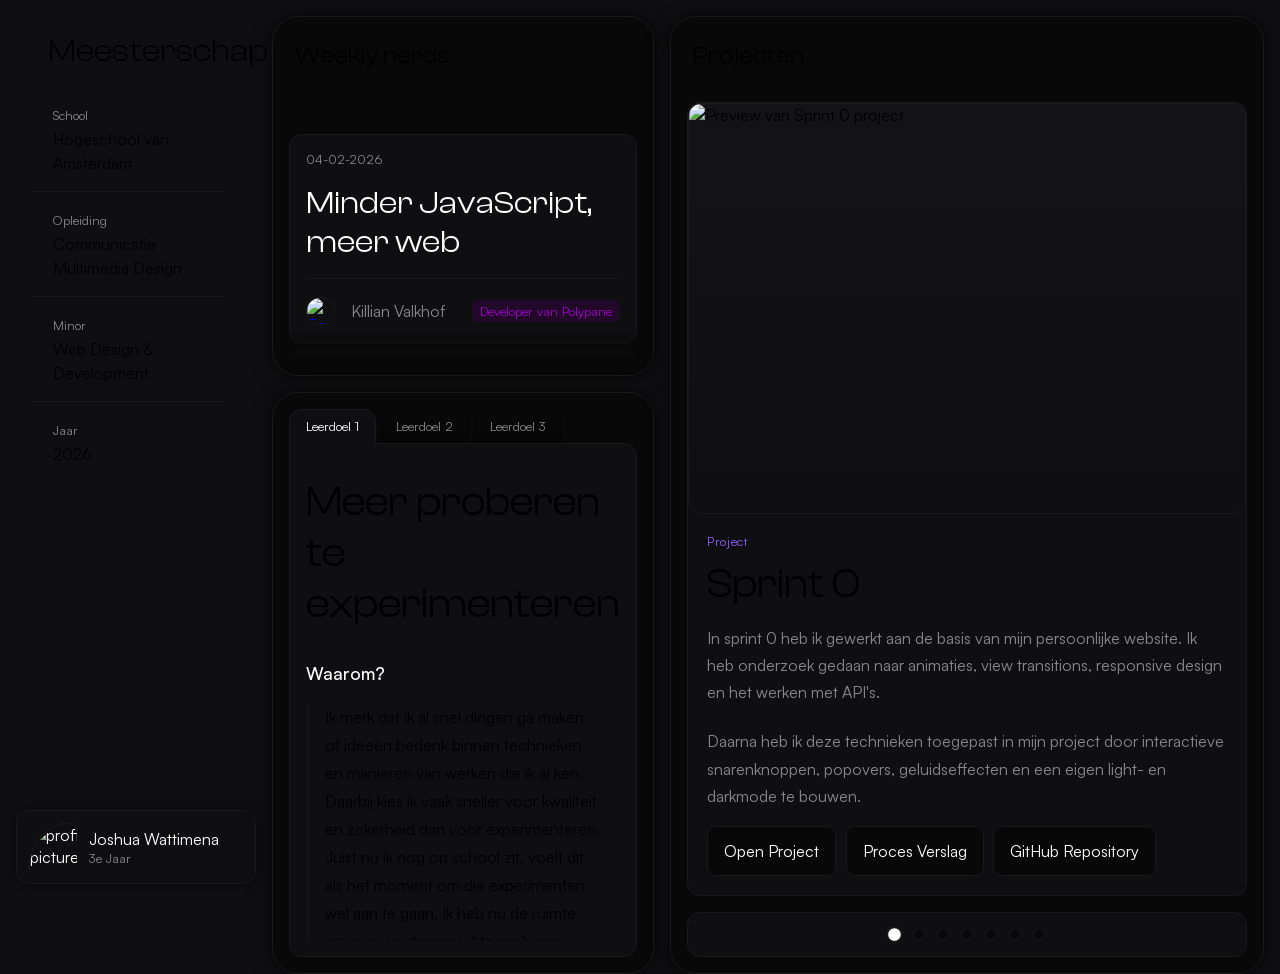
==== commit 945e9a9e: "nieuw day" ====
--- a/Index.html
+++ b/Index.html
@@ -71,12 +71,13 @@
                                 </div>
                             </div>
                         </a>
-                    </li>
-                    <li class="weekly-nerd-card">
-                        <a href="/weekly-nerds-pages/killian-valkhof-blog.html">
+
+                    </li>
+                    <li class="weekly-nerd-card">
+                        <a href="/weekly-nerds-pages/peter-paul-koch-blog.html">
                             <div>
                                 <p class="date-weekly-nerds">19-02-2026</p>
-                                <h3 class="titel-weekly-nerd">De browser: poort naar het web</h3>
+                                <h3 class="titel-weekly-nerd">Onder de motorkap van je browser</h3>
                                 <div class="meta-weekly-nerd-card">
                                     <div>
                                         <img src="https://media.licdn.com/dms/image/v2/D4E03AQGvunDuTtKisQ/profile-displayphoto-shrink_200_200/profile-displayphoto-shrink_200_200/0/1732883084304?e=2147483647&v=beta&t=NK3EttZTktE9RzOkpsvq13A584aHH4f-gWJyk9ZyPyg" alt="Een foto van Peter-Paul Coch">
@@ -89,13 +90,13 @@
                         </a>
                     </li>
                     <li class="weekly-nerd-card">
-                        <a href="/weekly-nerds-pages/killian-valkhof-blog.html">
+                        <a href="/weekly-nerds-pages/nils-binder-blog.html">
                             <div>
                                 <p class="date-weekly-nerds">04-03-2026</p>
-                                <h3 class="titel-weekly-nerd">sensational and practical</h3>
-                                <div class="meta-weekly-nerd-card">
-                                    <div>
-                                        <img src="https://designbyfire.nl/2009/img/mugshot-sanne.jpg" alt="Een foto van Nils Binder">
+                                <h3 class="titel-weekly-nerd">Sensational and practical</h3>
+                                <div class="meta-weekly-nerd-card">
+                                    <div>
+                                        <img src="https://media.licdn.com/dms/image/v2/D4E03AQEuQhk2voZKPQ/profile-displayphoto-shrink_800_800/profile-displayphoto-shrink_800_800/0/1702287650517?e=1781136000&v=beta&t=MtUl3_phIRN_dUJvQyf3CHGpM0wOg43Jne8n5bENss8" alt="Een foto van Nils Binder">
                                         <p class="name-weekly-nerd">Nils Binder</p>
                                     </div>
                                     <p class="labels-weekly-nerds purple-label">CSS Artist</p>
@@ -105,14 +106,14 @@
                         </a>
                     </li>
                     <li class="weekly-nerd-card">
-                        <a href="/weekly-nerds-pages/killian-valkhof-blog.html">
+                        <a href="/weekly-nerds-pages/sanne-t-hooft-blog.html">
                             <div>
                                 <p class="date-weekly-nerds">11-03-2026</p>
-                                <h3 class="titel-weekly-nerd">Toegankelijk Design Begint bij Echte Gebruikers</h3>
-                                <div class="meta-weekly-nerd-card">
-                                    <div>
-                                        <img src="https://designbyfire.nl/2009/img/mugshot-sanne.jpg" alt="Een foto van Killian Valkhof">
-                                        <p class="name-weekly-nerd">Sanne 't hooft</p>
+                                <h3 class="titel-weekly-nerd">xx</h3>
+                                <div class="meta-weekly-nerd-card">
+                                    <div>
+                                        <img src="https://designbyfire.nl/2009/img/mugshot-sanne.jpg" alt="Een foto van Sanne 't Hooft">
+                                        <p class="name-weekly-nerd">Sanne 't Hooft</p>
                                     </div>
                                     <p class="labels-weekly-nerds purple-label">Lijp Goeie CSS docent</p>
                                     
@@ -121,13 +122,13 @@
                         </a>
                     </li>
                     <li class="weekly-nerd-card">
-                        <a href="/weekly-nerds-pages/killian-valkhof-blog.html">
+                        <a href="/weekly-nerds-pages/robbert-broersma-blog.html">
                             <div>
                                 <p class="date-weekly-nerds">12-03-2026</p>
-                                <h3 class="titel-weekly-nerd">Toegankelijk Design Begint bij Echte Gebruikers</h3>
-                                <div class="meta-weekly-nerd-card">
-                                    <div>
-                                        <img src="https://designbyfire.nl/2009/img/mugshot-sanne.jpg" alt="Een foto van Robbert Broersma">
+                                <h3 class="titel-weekly-nerd">Slim formulierontwerp: zo maak je invullen eenvoudig en foutloos<h3>
+                                <div class="meta-weekly-nerd-card">
+                                    <div>
+                                        <img src="https://www.webcampvenlo.nl/fileadmin/_processed_/c/f/csm_RobbertBroersma_2b07713c7a.png" alt="Een foto van Robbert Broersma">
                                         <p class="name-weekly-nerd">Robbert Broersma</p>
                                     </div>
                                     <p class="labels-weekly-nerds purple-label">Developer in validation</p>
@@ -137,13 +138,13 @@
                         </a>
                     </li>
                     <li class="weekly-nerd-card">
-                        <a href="/weekly-nerds-pages/killian-valkhof-blog.html">
+                        <a href="/weekly-nerds-pages/rosa-schuurman-blog.html">
                             <div>
                                 <p class="date-weekly-nerds">02-04-2026</p>
-                                <h3 class="titel-weekly-nerd">Toegankelijk Design Begint bij Echte Gebruikers</h3>
-                                <div class="meta-weekly-nerd-card">
-                                    <div>
-                                        <img src="https://designbyfire.nl/2009/img/mugshot-sanne.jpg" alt="Een foto van Rosa Schuurman">
+                                <h3 class="titel-weekly-nerd">Hacken als Mindset</h3>
+                                <div class="meta-weekly-nerd-card">
+                                    <div>
+                                        <img src="https://everythingweb.org/getinspired/images/rosa.png" alt="Een foto van Rosa Schuurman">
                                         <p class="name-weekly-nerd">Rosa Schuurman</p>
                                     </div>
                                     <p class="labels-weekly-nerds purple-label">Straight outa Watchdogs</p>
@@ -153,13 +154,13 @@
                         </a>
                     </li>
                     <li class="weekly-nerd-card">
-                        <a href="/weekly-nerds-pages/killian-valkhof-blog.html">
+                        <a href="/weekly-nerds-pages/johann-huijkman-blog.html">
                             <div>
                                 <p class="date-weekly-nerds">09-04-2026</p>
                                 <h3 class="titel-weekly-nerd">Toegankelijk Design Begint bij Echte Gebruikers</h3>
                                 <div class="meta-weekly-nerd-card">
                                     <div>
-                                        <img src="https://designbyfire.nl/2009/img/mugshot-sanne.jpg" alt="Een foto van Johann Huijkman">
+                                        <img src="https://media.licdn.com/dms/image/v2/C4E03AQE9dDlmxT1f-Q/profile-displayphoto-shrink_800_800/profile-displayphoto-shrink_800_800/0/1516245460205?e=1781136000&v=beta&t=GV6VVGh_l_OIOwYgC9aMNYg0y8oPJcsZZTcsFaxfkwc" alt="Een foto van Johann Huijkman">
                                         <p class="name-weekly-nerd">Johann Huijkman</p>
                                     </div>
                                     <p class="labels-weekly-nerds purple-label">Developer in inclusiviteit</p>
@@ -169,13 +170,13 @@
                         </a>
                     </li>
                     <li class="weekly-nerd-card">
-                        <a href="/weekly-nerds-pages/killian-valkhof-blog.html">
+                        <a href="/weekly-nerds-pages/hans-de-zwart-blog.html">
                             <div>
                                 <p class="date-weekly-nerds">21-05-2026</p>
-                                <h3 class="titel-weekly-nerd">Toegankelijk Design Begint bij Echte Gebruikers</h3>
-                                <div class="meta-weekly-nerd-card">
-                                    <div>
-                                        <img src="https://designbyfire.nl/2009/img/mugshot-sanne.jpg" alt="Een foto van Hans de Zwart">
+                                <h3 class="titel-weekly-nerd">Privacy in het Digitale Tijdperk</h3>
+                                <div class="meta-weekly-nerd-card">
+                                    <div>
+                                        <img src="[data-uri]" alt="Een foto van Hans de Zwart">
                                         <p class="name-weekly-nerd">Hans de Zwart</p>
                                     </div>
                                     <p class="labels-weekly-nerds purple-label">Developer in privacy</p>
@@ -320,7 +321,7 @@
                                     Open Project
                                 </a>
 
-                                <a href="#">
+                                <a href="/projects-process-pages/sprint-0-process.html">
                                     Proces Verslag
                                 </a>
 
@@ -354,14 +355,7 @@
 
                             <div class="project-description">
                                 <p>
-                                    Tijdens Browsertech heb ik geëxperimenteerd met moderne browser API's,
-                                    progressive enhancement en interactieve webtechnieken.
-                                </p>
-
-                                <br>
-
-                                <p>
-                                    Daarbij stond het begrijpen van browsergedrag en performance centraal.
+                                    Dit project draait om het ontwikkelen van een erfbelastingformulier in de stijl van de Nederlandse Spoorwegen. De belangrijkste focus binnen dit project lag op het leren werken met validatie, zowel in HTML, CSS als JavaScript, zodat gebruikers duidelijke feedback krijgen bij het invullen van het formulier. Daarnaast stond toegankelijkheid centraal, waarbij veel aandacht is besteed aan semantische HTML en een correcte structuur van formulieren. Tijdens het project werd duidelijk hoe belangrijk een goede HTML-opbouw is voor gebruiksvriendelijkheid, screenreaders en validatie.
                                 </p>
                             </div>
 
@@ -370,7 +364,7 @@
                                     Open Project
                                 </a>
 
-                                <a href="#">
+                                <a href="/projects-process-pages/bt-process.html">
                                     Proces Verslag
                                 </a>
 
@@ -404,14 +398,18 @@
 
                             <div class="project-description">
                                 <p>
-                                    Binnen het CSS project heb ik mij verdiept in geavanceerde styling,
-                                    animaties, layouts en experimentele visuele technieken.
-                                </p>
-
-                                <br>
-
-                                <p>
-                                    Het doel was om visueel sterke interfaces te bouwen met minimale JavaScript.
+                                    Dit project draait om het ontdekken van wat er allemaal mogelijk is met moderne CSS en HTML. Tijdens deze vierweekse cursus hebben we een interactieve interface gemaakt met alleen vanilla HTML en CSS, zonder JavaScript of frameworks te gebruiken. Het doel was om nieuwe CSS-technieken te leren en te onderzoeken hoe ver je kunt komen met alleen HTML en CSS.
+                                </p>
+
+                                <br>
+
+                                <p>
+                                    Tijdens het project werkte ik volgens een “selector first” aanpak. Dat betekent dat we bijna geen classes en id’s mochten gebruiken, zodat we leerden werken met verschillende CSS-selectors en pseudo-classes zoals :has() en :target. Hierdoor heb ik geleerd hoe je interactie kunt maken zonder JavaScript.
+                                </p>
+                                <br>
+
+                                <p>
+                                    Daarnaast heb ik gewerkt met technieken zoals popovers, anchor positioning, scroll snap en geneste CSS. Het project ging vooral over experimenteren, het schrijven van nette en overzichtelijke code en het bouwen van een interactieve gebruikerservaring met veel aandacht voor details.
                                 </p>
                             </div>
 
@@ -420,7 +418,7 @@
                                     Open Project
                                 </a>
 
-                                <a href="#">
+                                <a href="/projects-process-pages/css-process.html">
                                     Proces Verslag
                                 </a>
 
@@ -454,15 +452,23 @@
 
                             <div class="project-description">
                                 <p>
-                                    Tijdens de hackathon heb ik samengewerkt binnen een team aan een interactieve
-                                    ervaring waarbij snelheid, samenwerking en experimenteren centraal stonden.
-                                </p>
-
-                                <br>
-
-                                <p>
-                                    Hierbij heb ik ook meer geleerd over GitHub workflows en samenwerken aan één codebase.
-                                </p>
+                                    Dit project was een hackathon waarin we in één week tijd met een team een werkend prototype moesten ontwerpen en bouwen voor een echte opdrachtgever: SRON. SRON is het Nederlands instituut voor ruimteonderzoek en houdt zich bezig met wetenschappelijk onderzoek naar de ruimte, bijvoorbeeld met satellieten en instrumenten die gegevens verzamelen over planeten, sterren en de atmosfeer van de aarde.
+                                </p>
+
+                                <br>
+
+                                <p>
+                                    Omdat we maar een week de tijd hadden, lag de focus sterk op samenwerken, snel keuzes maken en efficiënt werken. Tijdens dit project heb ik veel geleerd over werken in teamverband en het samenwerken binnen GitHub. Ik heb geleerd hoe je met branches werkt, code merged en samen aan dezelfde codebase kunt werken zonder elkaars werk te overschrijven. Dit was een belangrijk onderdeel van het project, omdat meerdere mensen tegelijk aan verschillende onderdelen van de website werkten.
+                                </p>
+
+                                <br>
+
+                                <p>
+                                    Daarnaast werkten we volgens het principe “native web first”. Dat betekende dat we vooral HTML, CSS en waar nodig JavaScript gebruikten, zonder frameworks. Het doel was om een creatieve, interactieve en goed werkende website te bouwen met aandacht voor responsive design, toegankelijkheid en nette code. Naast het eindproduct was ook het proces belangrijk: samenwerken, communiceren, feedback verwerken en professioneel werken onder tijdsdruk stonden centraal tijdens de hackathon.
+                                </p>
+
+                                <br>
+
                             </div>
 
                             <div class="project-links">
@@ -470,7 +476,7 @@
                                     Open Project
                                 </a>
 
-                                <a href="#">
+                                <a href="/projects-process-pages/hackaton-process.html">
                                     Proces Verslag
                                 </a>
 
@@ -504,13 +510,13 @@
 
                             <div class="project-description">
                                 <p>
-                                    In dit project stond toegankelijkheid en ontwerpen voor echte gebruikers centraal.
-                                </p>
-
-                                <br>
-
-                                <p>
-                                    Ik heb onderzocht hoe designkeuzes invloed hebben op gebruikservaring en inclusiviteit.
+                                    Dit project draaide om het ontwerpen van een toegankelijke webapplicatie voor Roger, een slechtziende gebruiker die tijdens het lezen van digitale boeken annotaties wil kunnen maken. Gedurende vier weken heb ik meerdere prototypes getest en verbeterd op basis van feedback van Roger zelf. De focus lag op toegankelijkheid, screenreaders en het begrijpen van hoe blinde en slechtziende gebruikers websites ervaren en bedienen.
+                                </p>
+
+                                <br>
+
+                                <p>
+                                    Tijdens het project heb ik veel geleerd over ARIA-labels, toetsenbordnavigatie, screenreaders zoals NVDA en VoiceOver en het belang van semantische HTML. Ook ontdekte ik hoe belangrijk het is om HTML-elementen alleen te gebruiken waarvoor ze bedoeld zijn. Door regelmatig met Roger te testen kreeg ik steeds beter inzicht in zijn behoeften en hoe kleine aanpassingen een groot verschil kunnen maken voor de gebruikservaring.
                                 </p>
                             </div>
 
@@ -519,7 +525,7 @@
                                     Open Project
                                 </a>
 
-                                <a href="#">
+                                <a href="/projects-process-pages/hcd-process.html">
                                     Proces Verslag
                                 </a>
 
@@ -553,13 +559,19 @@
 
                             <div class="project-description">
                                 <p>
-                                    Tijdens dit project heb ik gewerkt met externe API's en dynamische data.
-                                </p>
-
-                                <br>
-
-                                <p>
-                                    Ik heb geleerd hoe frontend applicaties realtime informatie kunnen ophalen en verwerken.
+                                    Dit project draait om het bouwen van een webapplicatie met behulp van Astro, waarbij je werkt met verschillende web- en content API’s om een rijke en interactieve gebruikerservaring te maken. Het doel is om te ontdekken hoe krachtig het web is en hoe je moderne technieken kunt gebruiken om een app-achtige website te bouwen.
+                                </p>
+
+                                <br>
+
+                                <p>
+                                    Tijdens het project ontwikkel ik een website die dagelijks een persoonlijke quote toont op basis van vragen en gebruikersinput. Hiervoor gebruik ik onder andere localStorage om gegevens zoals de naam en opgeslagen quotes te bewaren, een content API voor de quotes zelf, en een web/prompt API om de juiste quote te kiezen en de ervaring persoonlijker te maken.
+                                </p>
+
+                                <br>
+
+                                <p>
+                                    Naast de technische kant leer ik ook hoe belangrijk het is om goed te plannen en structuur aan te brengen in je code en logica. Het project helpt mij beter begrijpen hoe API’s samenwerken, hoe je data opslaat en ophaalt in de browser, en hoe je een dynamische webapplicatie opbouwt met Astro.
                                 </p>
                             </div>
 
@@ -568,7 +580,7 @@
                                     Open Project
                                 </a>
 
-                                <a href="#">
+                                <a href="/projects-process-pages/api-process.html">
                                     Proces Verslag
                                 </a>
 
@@ -587,7 +599,7 @@
 
                         <div class="project-preview">
                             <img 
-                                src="/images/previews/meesterproef-preview.webp"
+                                src="images/meesterproef-preview.png"
                                 alt="Preview van Meesterproef project"
                                 class="project-placeholder"
                             >
@@ -618,7 +630,7 @@
                                     Open Project
                                 </a>
 
-                                <a href="#">
+                                <a href="/projects-process-pages/meesterproef-process.html">
                                     Proces Verslag
                                 </a>
 
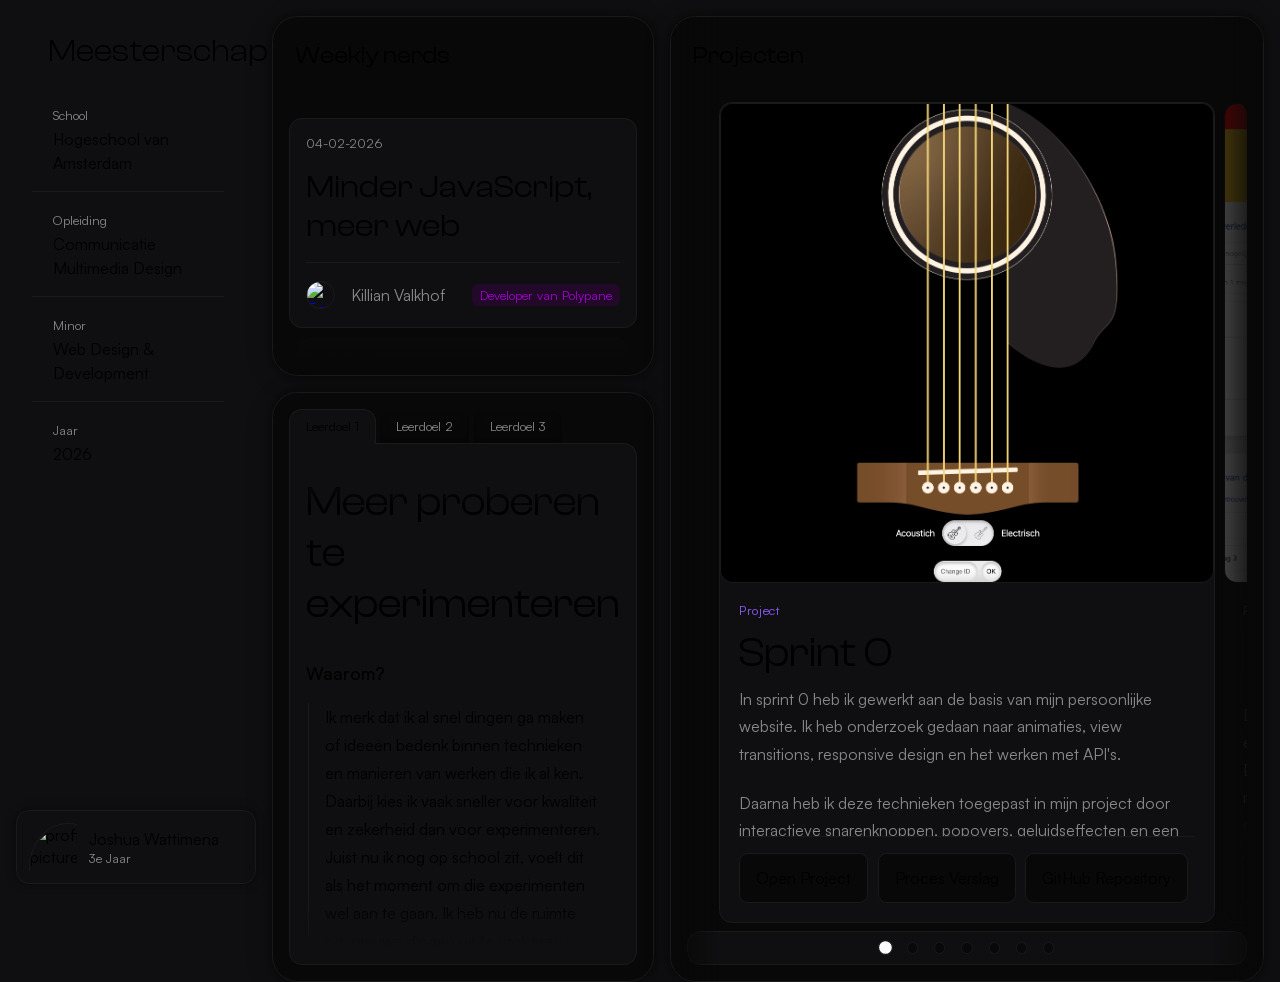
==== commit aad72a2f: "veel gefixed" ====
--- a/Index.html
+++ b/Index.html
@@ -51,11 +51,11 @@
     <!-- Dashboard ------------------------------------------------------------------ -->
     <div class="dashboard">
         
-        <div class="weekly-nerds">
+        <div class="weekly-nerds-dashboard">
             <h2>Weekly nerds</h2>
             <div class="carousel-wrapper" id="carousel">
                 <div class="fade-top"></div>
-                <ul id="track">
+                <ul>
                     <li class="weekly-nerd-card">
                         <a href="/weekly-nerds-pages/killian-valkhof-blog.html">
                             <div>
@@ -125,10 +125,10 @@
                         <a href="/weekly-nerds-pages/robbert-broersma-blog.html">
                             <div>
                                 <p class="date-weekly-nerds">12-03-2026</p>
-                                <h3 class="titel-weekly-nerd">Slim formulierontwerp: zo maak je invullen eenvoudig en foutloos<h3>
-                                <div class="meta-weekly-nerd-card">
-                                    <div>
-                                        <img src="https://www.webcampvenlo.nl/fileadmin/_processed_/c/f/csm_RobbertBroersma_2b07713c7a.png" alt="Een foto van Robbert Broersma">
+                                <h3 class="titel-weekly-nerd">Slim formulierontwerp: zo maak je invullen eenvoudig en foutloos</h3>
+                                <div class="meta-weekly-nerd-card">
+                                    <div>
+                                        <img src="https://raw.githubusercontent.com/nl-design-system/documentatie/assets/dsw-24-robbert-broersma.png" alt="Een foto van Robbert Broersma">
                                         <p class="name-weekly-nerd">Robbert Broersma</p>
                                     </div>
                                     <p class="labels-weekly-nerds purple-label">Developer in validation</p>
@@ -241,33 +241,37 @@
                 </div>
         
                 <div class="learning-goal-box" id="box-1">
-                    <div>
+                    <div class="fade-top"></div>
+                    <article>
                         <h3>Meer proberen te experimenteren</h3>
                         <h4>Waarom?</h4> 
                         <p>Ik merk dat ik al snel dingen ga maken of ideeën bedenk binnen technieken en manieren van werken die ik al ken. Daarbij kies ik vaak sneller voor kwaliteit en zekerheid dan voor experimenteren. Juist nu ik nog op school zit, voelt dit als het moment om die experimenten wel aan te gaan. Ik heb nu de ruimte om nieuwe dingen uit te proberen, fouten te maken en daarvan te leren.</p> 
                         <h4>Hoe?</h4> 
                         <p>Tijdens de meesterproef wil ik mezelf uitdagen om technieken, tools en manieren van werken op te pakken die ik normaal minder snel zou kiezen binnen het codeervak. Ik wil bewuster uit mijn comfortzone stappen en meer ruimte geven aan onderzoek en experiment, ook als het resultaat daardoor minder voorspelbaar is. Op die manier hoop ik niet alleen technisch meer te leren, maar ook creatiever en flexibeler te worden in mijn manier van werken.</p>
-                    </div>
+                    </article>
+                    <div class="fade-bottom"></div>
                 </div>
 
                 <div class="learning-goal-box" id="box-2">
-                    <div>
-                        <h3>JavaScript interacties</h3>
-                        <h4>Waarom?</h4>
-                        <p>Ik merk dat ik JavaScript vaak liever uit de weg ga, omdat ik CSS simpelweg makkelijker en vertrouwder vind. Daardoor kies ik sneller voor oplossingen die vooral visueel sterk zijn, in plaats van interactief. Ik weet ook dat het bij JavaScript soms langer duurt voordat ik iets werkends heb om te laten zien, waardoor ik sneller teruggrijp naar wat ik al kan. Dit leerdoel sluit daarom ook aan op leerdoel 1, omdat ik mezelf wil uitdagen om meer te experimenteren en buiten mijn comfortzone te werken.</p>
-                        <h4>Hoe?</h4>
-                        <p>Tijdens de meesterproef wil ik bewuster interactieve onderdelen bouwen met JavaScript, ook als dit meer tijd kost of lastiger voelt. Ik wil mezelf uitdagen om niet direct voor de makkelijkste oplossing in CSS te kiezen, maar juist te onderzoeken wat JavaScript kan toevoegen aan een ervaring. Denk aan animaties, dynamische content of interacties die reageren op de gebruiker. Door dit vaker toe te passen hoop ik meer vertrouwen te krijgen in JavaScript en er comfortabeler mee te worden.</p>
-                    </div>
+                    <div class="fade-top"></div>
+                        <article>
+                            <h3>JavaScript interacties</h3>
+                            <h4>Waarom?</h4>
+                            <p>Ik merk dat ik JavaScript vaak liever uit de weg ga, omdat ik CSS simpelweg makkelijker en vertrouwder vind. Daardoor kies ik sneller voor oplossingen die vooral visueel sterk zijn, in plaats van interactief. Ik weet ook dat het bij JavaScript soms langer duurt voordat ik iets werkends heb om te laten zien, waardoor ik sneller teruggrijp naar wat ik al kan. Dit leerdoel sluit daarom ook aan op leerdoel 1, omdat ik mezelf wil uitdagen om meer te experimenteren en buiten mijn comfortzone te werken.</p>
+                            <h4>Hoe?</h4>
+                            <p>Tijdens de meesterproef wil ik bewuster interactieve onderdelen bouwen met JavaScript, ook als dit meer tijd kost of lastiger voelt. Ik wil mezelf uitdagen om niet direct voor de makkelijkste oplossing in CSS te kiezen, maar juist te onderzoeken wat JavaScript kan toevoegen aan een ervaring. Denk aan animaties, dynamische content of interacties die reageren op de gebruiker. Door dit vaker toe te passen hoop ik meer vertrouwen te krijgen in JavaScript en er comfortabeler mee te worden.</p>
+                        </article>
+                    <div class="fade-bottom"></div>
                 </div>
 
                 <div class="learning-goal-box" id="box-3">
-                    <div>
+                    <article>
                         <h3>Begrijpen hoe technische samenwerkingen verlopen</h3> 
                         <h4>Waarom?</h4> 
                         <p>Ik wil beter leren hoe technisch samenwerken binnen een team werkt, zodat ik hier later ook comfortabel mee om kan gaan. Tijdens de hackathon hebben we bijvoorbeeld gewerkt met het mergen van GitHub-branches, maar daar begreep ik toen eigenlijk nog niet zoveel van. Omdat samenwerken in teams later een belangrijk onderdeel wordt binnen het werkveld, lijkt het me waardevol om me hier meer in te verdiepen. Ik wil beter begrijpen hoe je samen aan één project werkt zonder elkaar in de weg te zitten, en hoe tools zoals GitHub daarin gebruikt worden.</p> 
                         <h4>Hoe?</h4> 
                         <p>Ik wil hier tijdens de meesterproef actief mee oefenen door samen te werken in GitHub en bewust merge conflicts op te lossen in plaats van ze uit de weg te gaan. Ook wil ik workshops volgen die over technisch samenwerken gaan, en vragen blijven stellen aan docenten en medestudenten wanneer ik ergens vastloop. Door hier vaker mee bezig te zijn hoop ik meer inzicht en vertrouwen te krijgen in technische samenwerking binnen een team.</p>
-                    </div>
+                    </article>
                 </div>
         
             </div>
@@ -277,374 +281,383 @@
             <div class="projects-header">
                 <h2>Projecten</h2>
             </div>
-            
-            <div class="projects-grid">
-
+            <div class="fade-effect">
+                <div class="fade-left"></div>
                 <div class="projects-track">
-            
-                    <!-- Sprint 0 Project -->
-                    <article class="project-card" id="project-1">
-
-                        <div class="project-preview">
-                            <img 
-                                src="/images/previews/sprint0-preview.webp"
-                                alt="Preview van Sprint 0 project"
-                                class="project-placeholder"
-                            >
-                        </div>
-
-                        <div class="project-info">
-
-                            <div>
-                                <p class="project-type">Project</p>
-                                <h3>Sprint 0</h3>
-                            </div>
-
-                            <div class="project-description">
-                                <p>
-                                    In sprint 0 heb ik gewerkt aan de basis van mijn persoonlijke website.
-                                    Ik heb onderzoek gedaan naar animaties, view transitions, responsive design
-                                    en het werken met API's.
-                                </p>
-
-                                <br>
-
-                                <p>
-                                    Daarna heb ik deze technieken toegepast in mijn project door interactieve
-                                    snarenknoppen, popovers, geluidseffecten en een eigen light- en darkmode
-                                    te bouwen.
-                                </p>
-                            </div>
-
-                            <div class="project-links">
-                                <a href="https://jawattimena.github.io/sprint-0-minor-web/">
-                                    Open Project
-                                </a>
-
-                                <a href="/projects-process-pages/sprint-0-process.html">
-                                    Proces Verslag
-                                </a>
-
-                                <a href="https://github.com/Jawattimena/sprint-0-minor-web">
-                                    GitHub Repository
-                                </a>
-                            </div>
-
-                        </div>
-
-                    </article>
-
-
-                    <!-- Browsertech Project -->
-                    <article class="project-card" id="project-2">
-
-                        <div class="project-preview">
-                            <img 
-                                src="/images/previews/browsertech-preview.webp"
-                                alt="Preview van Browsertech project"
-                                class="project-placeholder"
-                            >
-                        </div>
-
-                        <div class="project-info">
-
-                            <div>
-                                <p class="project-type">Project</p>
-                                <h3>Browsertech</h3>
-                            </div>
-
-                            <div class="project-description">
-                                <p>
-                                    Dit project draait om het ontwikkelen van een erfbelastingformulier in de stijl van de Nederlandse Spoorwegen. De belangrijkste focus binnen dit project lag op het leren werken met validatie, zowel in HTML, CSS als JavaScript, zodat gebruikers duidelijke feedback krijgen bij het invullen van het formulier. Daarnaast stond toegankelijkheid centraal, waarbij veel aandacht is besteed aan semantische HTML en een correcte structuur van formulieren. Tijdens het project werd duidelijk hoe belangrijk een goede HTML-opbouw is voor gebruiksvriendelijkheid, screenreaders en validatie.
-                                </p>
-                            </div>
-
-                            <div class="project-links">
-                                <a href="https://jawattimena.github.io/bt-minor-web/">
-                                    Open Project
-                                </a>
-
-                                <a href="/projects-process-pages/bt-process.html">
-                                    Proces Verslag
-                                </a>
-
-                                <a href="https://github.com/Jawattimena/bt-minor-web">
-                                    GitHub Repository
-                                </a>
-                            </div>
-
-                        </div>
-
-                    </article>
-
-
-                    <!-- CSS Project -->
-                    <article class="project-card" id="project-3">
-
-                        <div class="project-preview">
-                            <img 
-                                src="/images/previews/css-preview.webp"
-                                alt="Preview van CSS project"
-                                class="project-placeholder"
-                            >
-                        </div>
-
-                        <div class="project-info">
-
-                            <div>
-                                <p class="project-type">Project</p>
-                                <h3>CSS</h3>
-                            </div>
-
-                            <div class="project-description">
-                                <p>
-                                    Dit project draait om het ontdekken van wat er allemaal mogelijk is met moderne CSS en HTML. Tijdens deze vierweekse cursus hebben we een interactieve interface gemaakt met alleen vanilla HTML en CSS, zonder JavaScript of frameworks te gebruiken. Het doel was om nieuwe CSS-technieken te leren en te onderzoeken hoe ver je kunt komen met alleen HTML en CSS.
-                                </p>
-
-                                <br>
-
-                                <p>
-                                    Tijdens het project werkte ik volgens een “selector first” aanpak. Dat betekent dat we bijna geen classes en id’s mochten gebruiken, zodat we leerden werken met verschillende CSS-selectors en pseudo-classes zoals :has() en :target. Hierdoor heb ik geleerd hoe je interactie kunt maken zonder JavaScript.
-                                </p>
-                                <br>
-
-                                <p>
-                                    Daarnaast heb ik gewerkt met technieken zoals popovers, anchor positioning, scroll snap en geneste CSS. Het project ging vooral over experimenteren, het schrijven van nette en overzichtelijke code en het bouwen van een interactieve gebruikerservaring met veel aandacht voor details.
-                                </p>
-                            </div>
-
-                            <div class="project-links">
-                                <a href="https://jawattimena.github.io/css-minor-web/">
-                                    Open Project
-                                </a>
-
-                                <a href="/projects-process-pages/css-process.html">
-                                    Proces Verslag
-                                </a>
-
-                                <a href="https://github.com/Jawattimena/css-minor-web">
-                                    GitHub Repository
-                                </a>
-                            </div>
-
-                        </div>
-
-                    </article>
-
-
-                    <!-- Hackathon Project -->
-                    <article class="project-card" id="project-4">
-
-                        <div class="project-preview">
-                            <img 
-                                src="/images/previews/hackathon-preview.webp"
-                                alt="Preview van Hackathon project"
-                                class="project-placeholder"
-                            >
-                        </div>
-
-                        <div class="project-info">
-
-                            <div>
-                                <p class="project-type">Project</p>
-                                <h3>Hackathon</h3>
-                            </div>
-
-                            <div class="project-description">
-                                <p>
-                                    Dit project was een hackathon waarin we in één week tijd met een team een werkend prototype moesten ontwerpen en bouwen voor een echte opdrachtgever: SRON. SRON is het Nederlands instituut voor ruimteonderzoek en houdt zich bezig met wetenschappelijk onderzoek naar de ruimte, bijvoorbeeld met satellieten en instrumenten die gegevens verzamelen over planeten, sterren en de atmosfeer van de aarde.
-                                </p>
-
-                                <br>
-
-                                <p>
-                                    Omdat we maar een week de tijd hadden, lag de focus sterk op samenwerken, snel keuzes maken en efficiënt werken. Tijdens dit project heb ik veel geleerd over werken in teamverband en het samenwerken binnen GitHub. Ik heb geleerd hoe je met branches werkt, code merged en samen aan dezelfde codebase kunt werken zonder elkaars werk te overschrijven. Dit was een belangrijk onderdeel van het project, omdat meerdere mensen tegelijk aan verschillende onderdelen van de website werkten.
-                                </p>
-
-                                <br>
-
-                                <p>
-                                    Daarnaast werkten we volgens het principe “native web first”. Dat betekende dat we vooral HTML, CSS en waar nodig JavaScript gebruikten, zonder frameworks. Het doel was om een creatieve, interactieve en goed werkende website te bouwen met aandacht voor responsive design, toegankelijkheid en nette code. Naast het eindproduct was ook het proces belangrijk: samenwerken, communiceren, feedback verwerken en professioneel werken onder tijdsdruk stonden centraal tijdens de hackathon.
-                                </p>
-
-                                <br>
-
-                            </div>
-
-                            <div class="project-links">
-                                <a href="https://mitchellkevin.github.io/Space/">
-                                    Open Project
-                                </a>
-
-                                <a href="/projects-process-pages/hackaton-process.html">
-                                    Proces Verslag
-                                </a>
-
-                                <a href="https://github.com/MitchellKevin/Space">
-                                    GitHub Repository
-                                </a>
-                            </div>
-
-                        </div>
-
-                    </article>
-
-
-                    <!-- HCD Project -->
-                    <article class="project-card" id="project-5">
-
-                        <div class="project-preview">
-                            <img 
-                                src="/images/previews/hcd-preview.webp"
-                                alt="Preview van Human Centered Design project"
-                                class="project-placeholder"
-                            >
-                        </div>
-
-                        <div class="project-info">
-
-                            <div>
-                                <p class="project-type">Project</p>
-                                <h3>Human Centered Design</h3>
-                            </div>
-
-                            <div class="project-description">
-                                <p>
-                                    Dit project draaide om het ontwerpen van een toegankelijke webapplicatie voor Roger, een slechtziende gebruiker die tijdens het lezen van digitale boeken annotaties wil kunnen maken. Gedurende vier weken heb ik meerdere prototypes getest en verbeterd op basis van feedback van Roger zelf. De focus lag op toegankelijkheid, screenreaders en het begrijpen van hoe blinde en slechtziende gebruikers websites ervaren en bedienen.
-                                </p>
-
-                                <br>
-
-                                <p>
-                                    Tijdens het project heb ik veel geleerd over ARIA-labels, toetsenbordnavigatie, screenreaders zoals NVDA en VoiceOver en het belang van semantische HTML. Ook ontdekte ik hoe belangrijk het is om HTML-elementen alleen te gebruiken waarvoor ze bedoeld zijn. Door regelmatig met Roger te testen kreeg ik steeds beter inzicht in zijn behoeften en hoe kleine aanpassingen een groot verschil kunnen maken voor de gebruikservaring.
-                                </p>
-                            </div>
-
-                            <div class="project-links">
-                                <a href="https://jawattimena.github.io/hcd-minor-web/">
-                                    Open Project
-                                </a>
-
-                                <a href="/projects-process-pages/hcd-process.html">
-                                    Proces Verslag
-                                </a>
-
-                                <a href="https://github.com/Jawattimena/hcd-minor-web">
-                                    GitHub Repository
-                                </a>
-                            </div>
-
-                        </div>
-
-                    </article>
-
-
-                    <!-- API Project -->
-                    <article class="project-card" id="project-6">
-
-                        <div class="project-preview">
-                            <img 
-                                src="/images/previews/api-preview.webp"
-                                alt="Preview van API project"
-                                class="project-placeholder"
-                            >
-                        </div>
-
-                        <div class="project-info">
-
-                            <div>
-                                <p class="project-type">Project</p>
-                                <h3>API</h3>
-                            </div>
-
-                            <div class="project-description">
-                                <p>
-                                    Dit project draait om het bouwen van een webapplicatie met behulp van Astro, waarbij je werkt met verschillende web- en content API’s om een rijke en interactieve gebruikerservaring te maken. Het doel is om te ontdekken hoe krachtig het web is en hoe je moderne technieken kunt gebruiken om een app-achtige website te bouwen.
-                                </p>
-
-                                <br>
-
-                                <p>
-                                    Tijdens het project ontwikkel ik een website die dagelijks een persoonlijke quote toont op basis van vragen en gebruikersinput. Hiervoor gebruik ik onder andere localStorage om gegevens zoals de naam en opgeslagen quotes te bewaren, een content API voor de quotes zelf, en een web/prompt API om de juiste quote te kiezen en de ervaring persoonlijker te maken.
-                                </p>
-
-                                <br>
-
-                                <p>
-                                    Naast de technische kant leer ik ook hoe belangrijk het is om goed te plannen en structuur aan te brengen in je code en logica. Het project helpt mij beter begrijpen hoe API’s samenwerken, hoe je data opslaat en ophaalt in de browser, en hoe je een dynamische webapplicatie opbouwt met Astro.
-                                </p>
-                            </div>
-
-                            <div class="project-links">
-                                <a href="https://api-minor-web.onrender.com">
-                                    Open Project
-                                </a>
-
-                                <a href="/projects-process-pages/api-process.html">
-                                    Proces Verslag
-                                </a>
-
-                                <a href="https://github.com/Jawattimena/api-minor-web">
-                                    GitHub Repository
-                                </a>
-                            </div>
-
-                        </div>
-
-                    </article>
-
-
-                    <!-- Meesterproef Project -->
-                    <article class="project-card" id="project-7">
-
-                        <div class="project-preview">
-                            <img 
-                                src="images/meesterproef-preview.png"
-                                alt="Preview van Meesterproef project"
-                                class="project-placeholder"
-                            >
-                        </div>
-
-                        <div class="project-info">
-
-                            <div>
-                                <p class="project-type">Project</p>
-                                <h3>Meesterproef</h3>
-                            </div>
-
-                            <div class="project-description">
-                                <p>
-                                    Tijdens de meesterproef wil ik experimenteren met interactie,
-                                    performance en moderne frontend technieken.
-                                </p>
-
-                                <br>
-
-                                <p>
-                                    Daarnaast wil ik mezelf uitdagen om meer buiten mijn comfortzone te werken.
-                                </p>
-                            </div>
-
-                            <div class="project-links">
-                                <a href="#">
-                                    Open Project
-                                </a>
-
-                                <a href="/projects-process-pages/meesterproef-process.html">
-                                    Proces Verslag
-                                </a>
-
-                                <a href="https://github.com/Jawattimena/meesterproef-minor-web">
-                                    GitHub Repository
-                                </a>
-                            </div>
-
-                        </div>
-
-                    </article>
-            
-                </div>
-            
+                
+                        <!-- Sprint 0 Project -->
+                        <article class="project-card" id="project-1">
+
+                            <div class="project-preview">
+                                <img 
+                                    src="images/sprint-0-preview.png"
+                                    alt="Preview van Sprint 0 project"
+                                    class="project-placeholder"
+                                >
+                            </div>
+
+                            <div class="project-info">
+
+                                <div>
+                                    <p class="project-type">Project</p>
+                                    <h3>Sprint 0</h3>
+                                </div>
+
+                                <div class="project-description">
+                                    <p>
+                                        In sprint 0 heb ik gewerkt aan de basis van mijn persoonlijke website.
+                                        Ik heb onderzoek gedaan naar animaties, view transitions, responsive design
+                                        en het werken met API's.
+                                    </p>
+
+                                    <br>
+
+                                    <p>
+                                        Daarna heb ik deze technieken toegepast in mijn project door interactieve
+                                        snarenknoppen, popovers, geluidseffecten en een eigen light- en darkmode
+                                        te bouwen.
+                                    </p>
+                                </div>
+
+                                <div class="project-links">
+                                    <a href="https://jawattimena.github.io/sprint-0-minor-web/">
+                                        Open Project
+                                    </a>
+
+                                    <a href="/projects-process-pages/sprint-0-process.html">
+                                        Proces Verslag
+                                    </a>
+
+                                    <a href="https://github.com/Jawattimena/sprint-0-minor-web">
+                                        GitHub Repository
+                                    </a>
+                                </div>
+
+                            </div>
+
+                        </article>
+
+
+                        <!-- Browsertech Project -->
+                        <article class="project-card" id="project-2">
+
+                            <div class="project-preview">
+                                <img 
+                                    src="images/bt-preview.png"
+                                    alt="Preview van Browsertech project"
+                                    class="project-placeholder"
+                                >
+                            </div>
+
+                            <div class="project-info">
+
+                                <div>
+                                    <p class="project-type">Project</p>
+                                    <h3>Browsertech</h3>
+                                </div>
+
+                                <div class="project-description">
+                                    <div class="fade-top"></div>
+                                    <p>
+                                        Dit project draait om het ontwikkelen van een erfbelastingformulier in de stijl van de Nederlandse Spoorwegen. De belangrijkste focus binnen dit project lag op het leren werken met validatie, zowel in HTML, CSS als JavaScript, zodat gebruikers duidelijke feedback krijgen bij het invullen van het formulier. Daarnaast stond toegankelijkheid centraal, waarbij veel aandacht is besteed aan semantische HTML en een correcte structuur van formulieren. Tijdens het project werd duidelijk hoe belangrijk een goede HTML-opbouw is voor gebruiksvriendelijkheid, screenreaders en validatie.
+                                    </p>
+                                    <div class="fade-bottom"></div>
+                                </div>
+
+                                <div class="project-links">
+                                    <a href="https://jawattimena.github.io/bt-minor-web/">
+                                        Open Project
+                                    </a>
+
+                                    <a href="/projects-process-pages/bt-process.html">
+                                        Proces Verslag
+                                    </a>
+
+                                    <a href="https://github.com/Jawattimena/bt-minor-web">
+                                        GitHub Repository
+                                    </a>
+                                </div>
+
+                            </div>
+
+                        </article>
+
+
+                        <!-- CSS Project -->
+                        <article class="project-card" id="project-3">
+
+                            <div class="project-preview">
+                                <img 
+                                    src="images/css-preview.png"
+                                    alt="Preview van CSS project"
+                                    class="project-placeholder"
+                                >
+                            </div>
+
+                            <div class="project-info">
+
+                                <div>
+                                    <p class="project-type">Project</p>
+                                    <h3>CSS</h3>
+                                </div>
+
+                                <div class="project-description">
+                                    <div class="fade-top"></div>
+                                    <p>
+                                        Dit project draait om het ontdekken van wat er allemaal mogelijk is met moderne CSS en HTML. Tijdens deze vierweekse cursus hebben we een interactieve interface gemaakt met alleen vanilla HTML en CSS, zonder JavaScript of frameworks te gebruiken. Het doel was om nieuwe CSS-technieken te leren en te onderzoeken hoe ver je kunt komen met alleen HTML en CSS.
+                                    </p>
+
+                                    <br>
+
+                                    <p>
+                                        Tijdens het project werkte ik volgens een “selector first” aanpak. Dat betekent dat we bijna geen classes en id’s mochten gebruiken, zodat we leerden werken met verschillende CSS-selectors en pseudo-classes zoals :has() en :target. Hierdoor heb ik geleerd hoe je interactie kunt maken zonder JavaScript.
+                                    </p>
+                                    <br>
+
+                                    <p>
+                                        Daarnaast heb ik gewerkt met technieken zoals popovers, anchor positioning, scroll snap en geneste CSS. Het project ging vooral over experimenteren, het schrijven van nette en overzichtelijke code en het bouwen van een interactieve gebruikerservaring met veel aandacht voor details.
+                                    </p>
+                                    <div class="fade-bottom"></div>
+                                </div>
+
+                                <div class="project-links">
+                                    <a href="https://jawattimena.github.io/css-minor-web/">
+                                        Open Project
+                                    </a>
+
+                                    <a href="/projects-process-pages/css-process.html">
+                                        Proces Verslag
+                                    </a>
+
+                                    <a href="https://github.com/Jawattimena/css-minor-web">
+                                        GitHub Repository
+                                    </a>
+                                </div>
+
+                            </div>
+
+                        </article>
+
+
+                        <!-- Hackathon Project -->
+                        <article class="project-card" id="project-4">
+
+                            <div class="project-preview">
+                                <img 
+                                    src="images/hackaton-preview.png"
+                                    alt="Preview van Hackathon project"
+                                    class="project-placeholder"
+                                >
+                            </div>
+
+                            <div class="project-info">
+
+                                <div>
+                                    <p class="project-type">Project</p>
+                                    <h3>Hackathon</h3>
+                                </div>
+
+                                <div class="project-description">
+                                    <div class="fade-top"></div>
+                                    <p>
+                                        Dit project was een hackathon waarin we in één week tijd met een team een werkend prototype moesten ontwerpen en bouwen voor een echte opdrachtgever: SRON. SRON is het Nederlands instituut voor ruimteonderzoek en houdt zich bezig met wetenschappelijk onderzoek naar de ruimte, bijvoorbeeld met satellieten en instrumenten die gegevens verzamelen over planeten, sterren en de atmosfeer van de aarde.
+                                    </p>
+
+                                    <br>
+
+                                    <p>
+                                        Omdat we maar een week de tijd hadden, lag de focus sterk op samenwerken, snel keuzes maken en efficiënt werken. Tijdens dit project heb ik veel geleerd over werken in teamverband en het samenwerken binnen GitHub. Ik heb geleerd hoe je met branches werkt, code merged en samen aan dezelfde codebase kunt werken zonder elkaars werk te overschrijven. Dit was een belangrijk onderdeel van het project, omdat meerdere mensen tegelijk aan verschillende onderdelen van de website werkten.
+                                    </p>
+
+                                    <br>
+
+                                    <p>
+                                        Daarnaast werkten we volgens het principe “native web first”. Dat betekende dat we vooral HTML, CSS en waar nodig JavaScript gebruikten, zonder frameworks. Het doel was om een creatieve, interactieve en goed werkende website te bouwen met aandacht voor responsive design, toegankelijkheid en nette code. Naast het eindproduct was ook het proces belangrijk: samenwerken, communiceren, feedback verwerken en professioneel werken onder tijdsdruk stonden centraal tijdens de hackathon.
+                                    </p>
+                                    <div class="fade-bottom"></div>
+                                </div>
+
+                                <div class="project-links">
+                                    <a href="https://mitchellkevin.github.io/Space/">
+                                        Open Project
+                                    </a>
+
+                                    <a href="/projects-process-pages/hackaton-process.html">
+                                        Proces Verslag
+                                    </a>
+
+                                    <a href="https://github.com/MitchellKevin/Space">
+                                        GitHub Repository
+                                    </a>
+                                </div>
+
+                            </div>
+
+                        </article>
+
+
+                        <!-- HCD Project -->
+                        <article class="project-card" id="project-5">
+
+                            <div class="project-preview">
+                                <img 
+                                    src="images/hcd-preview.png"
+                                    alt="Preview van Human Centered Design project"
+                                    class="project-placeholder"
+                                >
+                            </div>
+
+                            <div class="project-info">
+
+                                <div>
+                                    <p class="project-type">Project</p>
+                                    <h3>Human Centered Design</h3>
+                                </div>
+
+                                <div class="project-description">
+                                    <div class="fade-top"></div>
+                                    <p>
+                                        Dit project draaide om het ontwerpen van een toegankelijke webapplicatie voor Roger, een slechtziende gebruiker die tijdens het lezen van digitale boeken annotaties wil kunnen maken. Gedurende vier weken heb ik meerdere prototypes getest en verbeterd op basis van feedback van Roger zelf. De focus lag op toegankelijkheid, screenreaders en het begrijpen van hoe blinde en slechtziende gebruikers websites ervaren en bedienen.
+                                    </p>
+
+                                    <br>
+
+                                    <p>
+                                        Tijdens het project heb ik veel geleerd over ARIA-labels, toetsenbordnavigatie, screenreaders zoals NVDA en VoiceOver en het belang van semantische HTML. Ook ontdekte ik hoe belangrijk het is om HTML-elementen alleen te gebruiken waarvoor ze bedoeld zijn. Door regelmatig met Roger te testen kreeg ik steeds beter inzicht in zijn behoeften en hoe kleine aanpassingen een groot verschil kunnen maken voor de gebruikservaring.
+                                    </p>
+                                    <div class="fade-bottom"></div>
+                                </div>
+
+                                <div class="project-links">
+                                    <a href="https://jawattimena.github.io/hcd-minor-web/">
+                                        Open Project
+                                    </a>
+
+                                    <a href="/projects-process-pages/hcd-process.html">
+                                        Proces Verslag
+                                    </a>
+
+                                    <a href="https://github.com/Jawattimena/hcd-minor-web">
+                                        GitHub Repository
+                                    </a>
+                                </div>
+
+                            </div>
+
+                        </article>
+
+
+                        <!-- API Project -->
+                        <article class="project-card" id="project-6">
+
+                            <div class="project-preview">
+                                <img 
+                                    src="images/api-preview.png"
+                                    alt="Preview van API project"
+                                    class="project-placeholder"
+                                >
+                            </div>
+
+                            <div class="project-info">
+
+                                <div>
+                                    <p class="project-type">Project</p>
+                                    <h3>API</h3>
+                                </div>
+
+                                <div class="project-description">
+                                    <div class="fade-top"></div>
+                                    <p>
+                                        Dit project draait om het bouwen van een webapplicatie met behulp van Astro, waarbij je werkt met verschillende web- en content API’s om een rijke en interactieve gebruikerservaring te maken. Het doel is om te ontdekken hoe krachtig het web is en hoe je moderne technieken kunt gebruiken om een app-achtige website te bouwen.
+                                    </p>
+
+                                    <br>
+
+                                    <p>
+                                        Tijdens het project ontwikkel ik een website die dagelijks een persoonlijke quote toont op basis van vragen en gebruikersinput. Hiervoor gebruik ik onder andere localStorage om gegevens zoals de naam en opgeslagen quotes te bewaren, een content API voor de quotes zelf, en een web/prompt API om de juiste quote te kiezen en de ervaring persoonlijker te maken.
+                                    </p>
+
+                                    <br>
+
+                                    <p>
+                                        Naast de technische kant leer ik ook hoe belangrijk het is om goed te plannen en structuur aan te brengen in je code en logica. Het project helpt mij beter begrijpen hoe API’s samenwerken, hoe je data opslaat en ophaalt in de browser, en hoe je een dynamische webapplicatie opbouwt met Astro.
+                                    </p>
+                                    <div class="fade-bottom"></div>
+                                </div>
+
+                                <div class="project-links">
+                                    <a href="https://api-minor-web.onrender.com">
+                                        Open Project
+                                    </a>
+
+                                    <a href="/projects-process-pages/api-process.html">
+                                        Proces Verslag
+                                    </a>
+
+                                    <a href="https://github.com/Jawattimena/api-minor-web">
+                                        GitHub Repository
+                                    </a>
+                                </div>
+
+                            </div>
+
+                        </article>
+
+
+                        <!-- Meesterproef Project -->
+                        <article class="project-card" id="project-7">
+
+                            <div class="project-preview">
+                                <img 
+                                    src="images/meesterproef-preview.png"
+                                    alt="Preview van Meesterproef project"
+                                    class="project-placeholder"
+                                >
+                            </div>
+
+                            <div class="project-info">
+                                
+                                <div>
+                                    <p class="project-type">Project</p>
+                                    <h3>Meesterproef</h3>
+                                </div>
+
+                                <div class="project-description">
+                                    <div class="fade-top"></div>
+                                    <p>
+                                        Tijdens de meesterproef wil ik experimenteren met interactie,
+                                        performance en moderne frontend technieken.
+                                    </p>
+
+                                    <br>
+
+                                    <p>
+                                        Daarnaast wil ik mezelf uitdagen om meer buiten mijn comfortzone te werken.
+                                    </p>
+                                    <div class="fade-bottom"></div>
+                                </div>
+
+                                <div class="project-links">
+                                    <a href="#">
+                                        Open Project
+                                    </a>
+
+                                    <a href="/projects-process-pages/meesterproef-process.html">
+                                        Proces Verslag
+                                    </a>
+
+                                    <a href="https://github.com/Jawattimena/meesterproef-minor-web">
+                                        GitHub Repository
+                                    </a>
+                                </div>
+
+                            </div>
+
+                        </article>
+                
+                    </div>
+                <div class="fade-right"></div>
+
                 <!-- NAVIGATION -->
                 <div class="projects-navigation">
             
@@ -677,8 +690,8 @@
                     </a>
             
                 </div>
-            
             </div>
+                
         </div>
 
     </div>
--- a/styles/style.css
+++ b/styles/style.css
@@ -13,15 +13,12 @@
     src: url(/fonts/ClashDisplay-Variable.ttf);
 }
 
-/* MARK: hallo */
+/* MARK: HALLO */
 :root{
     color-scheme: light dark;
 
     /* colors */
-    --font-color-lght: #000;
-    
-    
-    --font-color-drk: #fff;
+    --font-color: light-dark(#000, #fff);
     --font-muted-drk: #888;
     
     /* --bg-color-drk: linear-gradient(293deg,rgb(0, 2, 8) 0%, rgb(13, 0, 16) 18%, rgb(0, 2, 20) 70%, rgb(23, 1, 43) 100%); */
@@ -81,7 +78,7 @@
 }
 
 /* =========================================
-    Infoboard
+    MARK: INFOBOARD
 ========================================= */
 
 .infoboard{
@@ -105,7 +102,7 @@
         
 
         ul{
-
+            
             li{
                 padding: 0rem var(--gaps) var(--gaps) var(--gaps);
                 list-style-type: none;
@@ -136,11 +133,11 @@
     }
 
     /* =========================================
-    Profiel label
+      MARK: PROFIEL LABEL
     ========================================= */
     a{
         text-decoration: none;
-        color: var(--font-color-drk);
+        color: var(--font-color);
     }
 
     .profile-label{
@@ -195,7 +192,7 @@
 
 
 /* =========================================
-   Dashboard
+   MARK: DASHBOARD
 ========================================= */
 
 .dashboard{
@@ -234,9 +231,16 @@
         padding: calc(var(--gaps) * .5) 0rem calc(var(--gaps) * 1) 0.4rem;
     }
     /* =========================================
-        Weekly nerds
+        MARK: WEEKLY NERDS
     ========================================= */
-    .weekly-nerds{
+    .fade-top, .fade-bottom {
+    position: absolute;
+    left: 0; right: 0;
+    height: 2rem;
+    z-index: 2;
+    }
+
+    .weekly-nerds-dashboard{
         grid-area: weekly-nerds;
         
         display: flex;
@@ -246,14 +250,6 @@
             position: relative;
             overflow: hidden;
             flex: 1;
-
-            .fade-top,
-            .fade-bottom {
-            position: absolute;
-            left: 0; right: 0;
-            height: 2rem;
-            z-index: 2;
-            }
             
             .fade-top {
                 top: 0;
@@ -268,9 +264,9 @@
         
         
             ul{
-                overflow-y: scroll;
+                overflow-y: auto;
                 overflow-x: hidden;
-                /* scroll-snap-type: y mandatory; */
+                scroll-snap-type: y mandatory;
                 scrollbar-color: transparent transparent;
                 scrollbar-width: thin;
                 
@@ -278,144 +274,138 @@
                 flex-direction: column;
                 gap: .3rem;
                 border-radius: var(--border-radius);
-                padding: 3rem 0rem;
+                padding: 5rem 0rem;
 
                 display: flex;
                 flex-direction: column;
                 position: absolute;
-                top: 0; left: 0; right: 0;
+                inset: 0;
                 
                 
-                li{
-                    /* scroll-snap-align: center; */
-                    list-style-type: none;
-                    border: solid var(--border-color-drk) 1px;
-                    background-color: var(--bg-color-drk);
-                    border-radius: var(--border-radius);
+                
+            }
+        }
+    }
+
+
+    .weekly-nerd-card{
+        scroll-snap-align: center;
+        list-style-type: none;
+        border: solid var(--border-color-drk) 1px;
+        background-color: var(--bg-color-drk);
+        border-radius: var(--border-radius);
+        height: fit-content;
+
+        opacity: 0.4;
+        transform: scale(0.95);
+        transition: 0.3s ease;
+
+        &.active{
+            opacity: 1;
+            transform: scale(1);
+        }
+
+        &:last-of-type{
+            border-bottom: none;
+        }
+
+        a{
+            position: relative;
+            display: flex;
+            align-items: start;
+            text-decoration: none;
+            gap: var(--gaps);
+            width: 100%;
+            height: 100%;
+            padding: var(--gaps);
+            
+            > div{
+    
+                display: flex;
+                flex-direction: column;
+                align-items: start;
+                justify-content: start;
+                width: 100%;
+                gap: var(--gaps);
+
+                .date-weekly-nerds{
+                    font-size: var(--fontsize-small);
+                    color: var(--font-muted-drk);
+                    width: fit-content;
+                }
+
+                
+                
+                .purple-label{
+                    color: rgb(158, 0, 202);
+                    background-color: rgb(34, 9, 42);
                     height: fit-content;
-
-                    &:last-of-type{
-                        border-bottom: none;
+                    /* border: rgb(158, 0, 202) solid 1px; */
+                }
+
+                .titel-weekly-nerd{
+                    font-size: calc(var(--fontsize-base) * 2);
+                    color: var(--font-color);
+                    font-weight: 400;
+                    font-family: "Clash-Display";
+                    border-bottom: var(--border-color-drk) solid 1px;
+                    padding-bottom: var(--gaps);
+                    width: 100%;
+                }
+                
+                > div{
+                    display: flex;
+                    justify-content: space-between;
+                    height: 2rem;
+                    width: 100%;
+                    align-items: center;
+                    
+
+                    .labels-weekly-nerds{
+                        font-size: var(--fontsize-small);
+                        padding: .7rem .5rem;
+                        border-radius: calc( var(--border-radius) / 2);
+                        line-height: 0rem;
                     }
 
-                    a{
-                        position: relative;
+                    > div{
                         display: flex;
-                        align-items: start;
-                        text-decoration: none;
+                        flex-direction: row;
+                        align-items: center;
                         gap: var(--gaps);
-                        width: 100%;
-                        height: 100%;
-                        padding: var(--gaps);
+
+                        height: 1.8rem;
                         
-                        > div{
-                
-                            display: flex;
-                            flex-direction: column;
-                            align-items: start;
-                            justify-content: start;
-                            width: 100%;
-                            gap: var(--gaps);
-
-                            .date-weekly-nerds{
-                                font-size: var(--fontsize-small);
-                                color: var(--font-muted-drk);
-                                width: fit-content;
-                            }
-
-                            
-                            
-                            .purple-label{
-                                color: rgb(158, 0, 202);
-                                background-color: rgb(34, 9, 42);
-                                height: fit-content;
-                                /* border: rgb(158, 0, 202) solid 1px; */
-                            }
-
-                            .titel-weekly-nerd{
-                                font-size: calc(var(--fontsize-base) * 2);
-                                color: var(--font-color-drk);
-                                font-weight: 400;
-                                font-family: "Clash-Display";
-                                border-bottom: var(--border-color-drk) solid 1px;
-                                padding-bottom: var(--gaps);
-                                width: 100%;
-                            }
-                            
-                            > div{
-                                display: flex;
-                                justify-content: space-between;
-                                height: 2rem;
-                                width: 100%;
-                                align-items: center;
-                                
-
-                                .labels-weekly-nerds{
-                                    font-size: var(--fontsize-small);
-                                    padding: .7rem .5rem;
-                                    border-radius: calc( var(--border-radius) / 2);
-                                    line-height: 0rem;
-                                }
-
-                                > div{
-                                    display: flex;
-                                    flex-direction: row;
-                                    align-items: center;
-                                    gap: var(--gaps);
-
-                                    height: 1.8rem;
-                                    
-                                    img{
-                                        height: 100%;
-                                        aspect-ratio: 1/1;
-                                        object-fit: cover;
-                                        border-radius: 50%;
-                                        border: solid var(--border-color-drk) 1px;
-                                    }
-
-                                    .name-weekly-nerd{
-                                        font-size: var(--fontsize-base);
-                                        color: var(--font-muted-drk);
-                                    }
-
-                                }
-
-                            }
-
+                        img{
+                            flex: 0 0 1.8rem;
+                            width: 1.8rem;
+                            height: 1.8rem;
+                            aspect-ratio: 1/1;
+                            object-fit: cover;
+                            border-radius: 50%;
+                            border: solid var(--border-color-drk) 1px;
                         }
-                        
-                        &:last-of-type{
-                            border-bottom: none;
+
+                        .name-weekly-nerd{
+                            font-size: var(--fontsize-base);
+                            color: var(--font-muted-drk);
                         }
 
-                        /* .content-weekly-nerd-card {
-                            width: 100%;
-                            display: flex;
-                            flex-direction: column;
-                            justify-content: space-between;
-
-                            > div{
-                                display: flex;
-                                flex-direction: row;
-                                justify-content: space-between;
-                            }
-                        } */
                     }
+
                 }
+
             }
-        }
-    }
-
-
-    .projects{
-        grid-area: projects;
-    
-    }
-}
-    /* MARK: hallo */
+            
+            &:last-of-type{
+                border-bottom: none;
+            }
+        }
+    }
+}
 
  /* =========================================
-        Leerdoelen
+     MARK: LEERDOELEN
     ========================================= */
 
 /* Toon de juiste box op basis van welke radio checked is */
@@ -474,7 +464,7 @@
     
     /* Actieve tab styling */
     &:has(input:checked) {
-    color: var(--font-color-drk);
+    color: var(--font-color);
     background-color: var(--bg-color-drk);
     box-shadow: none;
     border: solid var(--border-color-drk) 1px;
@@ -488,7 +478,7 @@
 }
 
 .tab.active {
-    color: var(--font-color-drk);
+    color: var(--font-color);
     background-color: var(--bg-color-drk);
     z-index: 1;
 
@@ -507,18 +497,40 @@
     padding: var(--gaps);
     flex: 1;
     display: none;
-
-    > div{
+    position: relative;
+    max-height: 33rem;
+    
+
+    .fade-top,
+    .fade-bottom {
+    position: absolute;
+    left: 0; right: 0;
+    height: 3rem;
+    z-index: 2;
+    }
+
+    .fade-top {
+        top: var(--gaps);
+        background: linear-gradient(to bottom, var(--bg-color-drk), transparent);
+    }
+
+    .fade-bottom {
+        bottom: var(--gaps);
+        background: linear-gradient(to top, var(--bg-color-drk), transparent);
+    }
+
+    > article{
         display: flex;
         flex-direction: column;
         gap: 1rem;
-        height: 30rem;
+        height: 30.5rem;
         
         overflow-x: hidden;
-        overflow-y: scroll;
+        overflow-y: auto;
         
         scrollbar-color: transparent transparent;
         scrollbar-width: thin;
+        border-radius: var(--border-radius);
 
         h3{
             font-size: calc(var(--fontsize-h3) * 2);
@@ -529,7 +541,7 @@
 
         h4{
             font-size: var(--fontsize-h4);
-            color: var(--font-color-drk);
+            color: var(--font-color);
             font-weight: 500;
             margin-top: 1rem;
         }
@@ -576,7 +588,7 @@
   
 
 /* =========================================
-    Projecten
+   MARK: PROJECTEN
 ========================================= */
 
 .projects{
@@ -590,6 +602,11 @@
 
 .projects-header{
     margin-bottom: var(--gaps);
+    z-index: 3; !important
+
+    h2{
+        z-index: 3; !important
+    }
 }
 
 @keyframes recording {
@@ -609,36 +626,65 @@
     }
   }
 
-.projects-grid{
+  .fade-effect{
     display: flex;
     flex-direction: column;
-
-    gap: var(--gaps);
-
+    border-radius: var(--border-radius);
+    /* border: 1px solid red; */
+    object-fit: contain;
+    overflow: hidden;
+    
+    .fade-left, .fade-right {
+    position: absolute;
+    left: 0; right: 0;
+    width: 3rem;
     height: 100%;
-
+    z-index: 2;
+    }
+
+     .fade-left {
+                top: 0;
+                background: linear-gradient(to right, var(--bg-color-dashboard-drk), transparent);
+                justify-self: start;
+            }
+
+    .fade-right {
+        bottom: 0;
+        background: linear-gradient(to left, var(--bg-color-dashboard-drk), transparent);
+        /* background-color: red; */
+        justify-self: end;
+    }
+  }
+
+/* =========================================
+   MARK: TRACK
+========================================= */
+
+.projects-track{
+    height: 100%;
+    display: flex;
+    gap: calc(var(--gaps) / 2);
+    position: relative;
     overflow: hidden;
-}
-
-/* =========================================
-   TRACK
-========================================= */
-
-.projects-track{
-    display: flex;
-
-    gap: var(--gaps);
 
     overflow-x: auto;
     overflow-y: hidden;
 
-    scroll-snap-type: x mandatory;
-
+    scroll-snap-type: x proximity;
     scroll-behavior: smooth;
-
+    scroll-snap-stop: always;
     scrollbar-width: none;
-
-    height: 100%;
+    padding: 0rem calc(var(--gaps) * 2);
+}
+
+.projects-track::before {
+    left: 0;
+    background: linear-gradient(to right, var(--bg-color-dashboard-drk), transparent);
+}
+
+.projects-track::after {
+    right: 0;
+    background: linear-gradient(to left, var(--bg-color-dashboard-drk), transparent);
 }
 
 .projects-track::-webkit-scrollbar{
@@ -646,14 +692,14 @@
 }
 
 /* =========================================
-   PROJECT CARD
+  MARK: PROJECT CARD
 ========================================= */
 
 .project-card{
     min-width: 100%;
     max-width: 100%;
 
-    scroll-snap-align: start;
+    scroll-snap-align: center;
 
     background-color: var(--bg-color-drk);
 
@@ -664,17 +710,25 @@
     overflow: hidden;
 
     transition:
-        transform .3s ease,
+        opacity .3s ease,
         border-color .3s ease,
         background-color .3s ease;
 
     display: flex;
     flex-direction: column;
+    
+    opacity: 0.4;
+    filter: brightness(0.7);
+}
+
+.project-card.active {
+    opacity: 1;
+    filter: brightness(1);
 }
 
 
 /* =========================================
-   IFRAME PREVIEW
+   MARK: IFRAME PREVIEW
 ========================================= */
 
 .project-preview{
@@ -682,10 +736,14 @@
     border-radius: var(--border-radius);
     width: 100%;
     height: 30rem;
+    flex-shrink: 0;
 
     overflow: hidden;
 
     border: solid 1px var(--border-color-drk);
+    display: flex;
+    justify-content: center;
+    align-items: center;
 
     background:
     linear-gradient(
@@ -693,46 +751,12 @@
         rgba(255,255,255,.02),
         rgba(255,255,255,0)
     );
-
-    iframe {
-    object-fit: cover;
-    width: 100%;
-    height: 100%;
-
-    border: none;
-    transform-origin: top left;
-    background: white;;
-    }
 }
 
 .project-placeholder{
     width: 100%;
     height: 100%;
     object-fit: cover;
-
-    display: block;
-}
-
-.project-preview iframe{
-    position: absolute;
-    inset: 0;
-
-    width: 100%;
-    height: 100%;
-
-    border: none;
-
-    transform-origin: top left;
-    
-    opacity: 0;
-    animation: fadeIn .3s forwards;
-}
-
-
-@keyframes fadeIn{
-    to{
-        opacity: 1;
-    }
 }
 
 /* =========================================
@@ -745,9 +769,15 @@
     display: flex;
     flex-direction: column;
 
-    gap: 1rem;
+    /* gap: 1rem; */
 
     flex: 1;
+
+    min-height: 0;
+
+    position: relative;
+
+    overflow: hidden;
 }
 
 .project-type{
@@ -762,35 +792,70 @@
 
 .project-info h3{
     font-family: "Clash-Display";
-
+    
     font-weight: 400;
 
     font-size: calc(var(--fontsize-h3) * 2);
+    margin-bottom: calc(var(--gaps) / 2);
 }
 
 .project-description{
-
-    max-height: 15rem;
-    overflow: scroll;
-    p {  
+    flex: 1;
+    position: relative;
+    overflow-y: auto;
+
+    min-height: 0;
+
+    padding-bottom: 0;
+    scrollbar-width: none;
+
+    p{
         color: var(--font-muted-drk);
+
         line-height: 1.7rem;
     }
+
+    .fade-bottom{
+        position: sticky;
+        bottom: 0rem;
+        margin-bottom: -1rem;
+        bottom: 0;
+        background: linear-gradient(to top, var(--bg-color-drk), transparent);
+    }
+    .fade-top{
+        position: sticky;
+        bottom: 0rem;
+        margin-bottom: -1rem;
+        top: 0;
+        background: linear-gradient(to bottom, var(--bg-color-drk), transparent);
+    }
 }
 
 /* =========================================
-   BUTTONS
+   MARK: BUTTONS
 ========================================= */
 
 .project-links{
-    display: flex;
+    position: sticky;
+
+    bottom: 0;
+
+    display: flex;
+
     gap: .6rem;
 
-    margin-top: auto;
+    padding-top: var(--gaps);
+
+    background-color: var(--bg-color-drk);
+
+    border-top: solid 1px var(--border-color-drk);
+
+    z-index: 2;
+
     a{
         text-decoration: none;
     
-        color: var(--font-color-drk);
+        color: var(--font-color);
     
         border: solid 1px var(--border-color-drk);
     
@@ -799,7 +864,7 @@
         padding: .8rem 1rem;
     
         border-radius: calc(var(--border-radius) / 1.5);
-    
+
         transition:
             background-color .2s ease,
             border-color .2s ease,
@@ -813,12 +878,11 @@
             transform: translateY(-2px);
         }
     }
-    
 }
 
 
 /* =========================================
-   PROJECT NAVIGATION
+   MARK: PROJECT NAVIGATION
 ========================================= */
 
 .projects-navigation{
@@ -826,14 +890,16 @@
     justify-content: center;
     align-items: center;
     background-color: var(--bg-color-drk);
-    gap: .8rem;
+    gap: var(--gaps);
     border: var(--border-color-drk) solid 1px;
     border-radius: var(--border-radius);
     padding: var(--gaps);
+    margin-top: calc(var(--gaps) / 2);
+    height: 1rem;
 }
 
 /* =========================================
-   DOT
+   MARK: DOT
 ========================================= */
 
 .nav-dot{
@@ -870,7 +936,7 @@
 }
 
 /* =========================================
-   TOOLTIP
+   MARK: TOOLTIP
 ========================================= */
 
 .nav-dot span{
@@ -891,7 +957,7 @@
 
     border-radius: calc(var(--border-radius) / 1.5);
 
-    color: var(--font-color-drk);
+    color: var(--font-color);
 
     font-size: var(--fontsize-small);
 
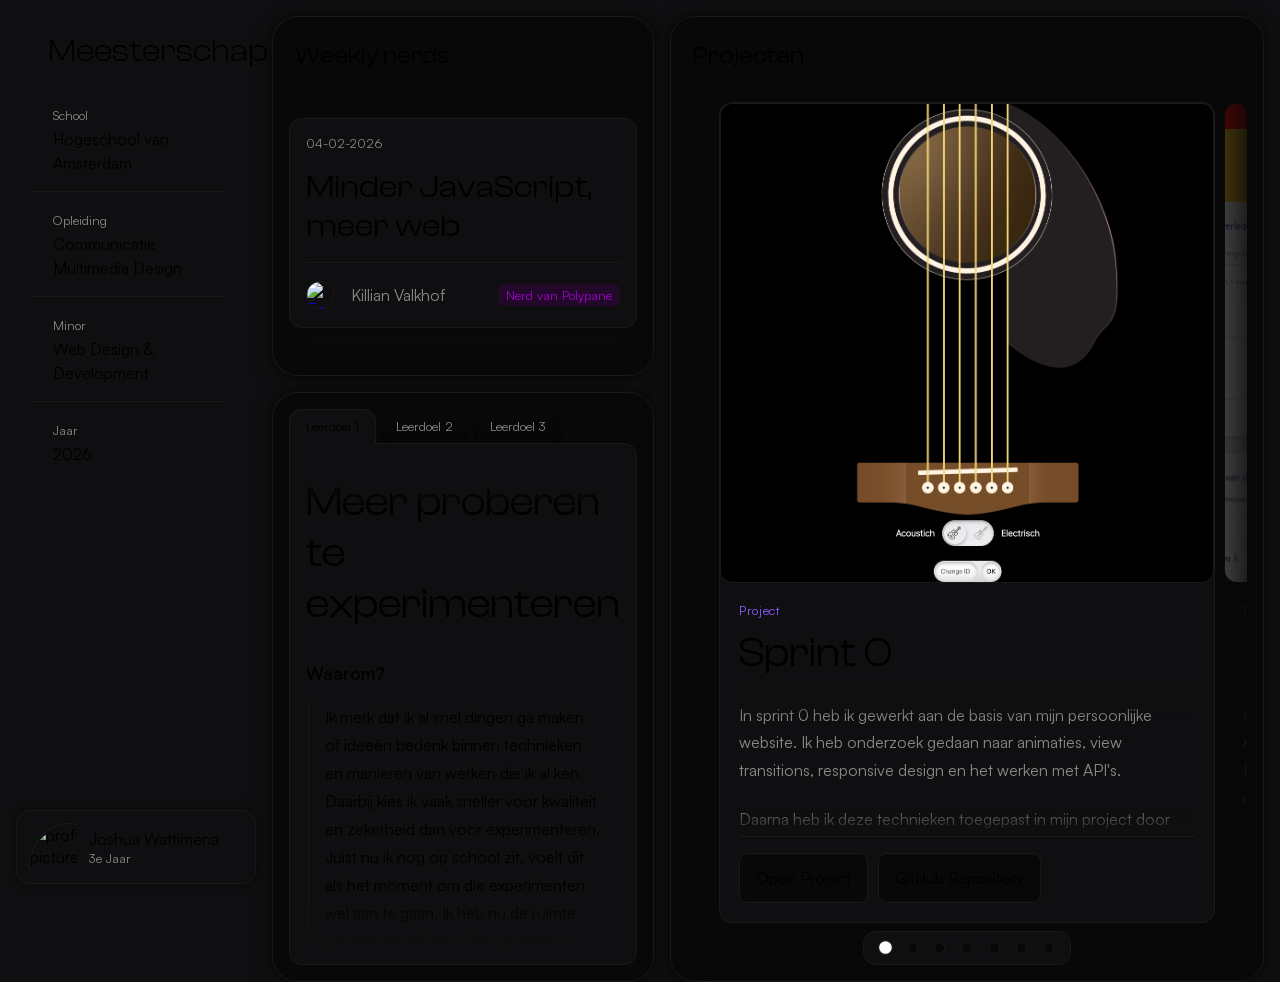
==== commit 0c7890dc: "added weekly nerds and shitting with responsive" ====
--- a/Index.html
+++ b/Index.html
@@ -1,42 +1,45 @@
 <!DOCTYPE html>
 <html lang="nl">
+
 <head>
     <meta charset="UTF-8">
     <meta name="viewport" content="width=device-width, initial-scale=1.0">
     <link rel="stylesheet" href="styles/style.css">
     <title>Meesterschap van Joshua Wattimena</title>
 </head>
+
 <body>
-<!-- Infoboard ------------------------------------------------------------------ -->
+    <!-- Infoboard ------------------------------------------------------------------ -->
     <div class="infoboard">
         <div class="content-infoboard">
-            
-            <ul>
+            <div>
                 <h1>Meesterschap</h1>
-                <li>
-                    <p>School</p>
-                    <p>Hogeschool van Amsterdam</p>
-                </li>
-                <li>
-                    <p>Opleiding</p>
-                    <p>Communicatie Multimedia Design</p>
-                </li>
-                <li>
-                    <p>Minor</p>
-                    <p>Web Design & Development</p>
-                </li>
-                <li>
-                    <p>Jaar</p>
-                    <p>2026</p>
-                </li>
-                
-            </ul>
-            
+                <ul>
+                    <li>
+                        <p>School</p>
+                        <p>Hogeschool van Amsterdam</p>
+                    </li>
+                    <li>
+                        <p>Opleiding</p>
+                        <p>Communicatie Multimedia Design</p>
+                    </li>
+                    <li>
+                        <p>Minor</p>
+                        <p>Web Design & Development</p>
+                    </li>
+                    <li>
+                        <p>Jaar</p>
+                        <p>2026</p>
+                    </li>
+
+                </ul>
+            </div>
         </div>
         <a href="https://joshuawattimena.nl/">
             <div class="profile-label">
                 <div class="profile-picture">
-                    <img src="https://avatars.githubusercontent.com/u/145464307?v=4" alt="profile picture Joshua Wattimena">
+                    <img src="https://avatars.githubusercontent.com/u/145464307?v=4"
+                        alt="profile picture Joshua Wattimena">
                 </div>
                 <div class="profile-username">
                     <p>Joshua Wattimena</p>
@@ -47,10 +50,10 @@
 
 
     </div>
-    
+
     <!-- Dashboard ------------------------------------------------------------------ -->
     <div class="dashboard">
-        
+
         <div class="weekly-nerds-dashboard">
             <h2>Weekly nerds</h2>
             <div class="carousel-wrapper" id="carousel">
@@ -63,11 +66,12 @@
                                 <h3 class="titel-weekly-nerd">Minder JavaScript, meer web</h3>
                                 <div class="meta-weekly-nerd-card">
                                     <div>
-                                        <img src="https://media.licdn.com/dms/image/v2/C5603AQGPhN5pMFlBRQ/profile-displayphoto-shrink_200_200/profile-displayphoto-shrink_200_200/0/1572351744871?e=2147483647&v=beta&t=6hPEY5qwpDtLUK1J8nxw9eWpDcODsJcjGwKSvvKU7kY" alt="Een foto van Killian Valkhof">
+                                        <img src="https://media.licdn.com/dms/image/v2/C5603AQGPhN5pMFlBRQ/profile-displayphoto-shrink_200_200/profile-displayphoto-shrink_200_200/0/1572351744871?e=2147483647&v=beta&t=6hPEY5qwpDtLUK1J8nxw9eWpDcODsJcjGwKSvvKU7kY"
+                                            alt="Een foto van Killian Valkhof">
                                         <p class="name-weekly-nerd">Killian Valkhof</p>
                                     </div>
-                                    <p class="labels-weekly-nerds purple-label">Developer van Polypane</p>
-                                    
+                                    <p class="labels-weekly-nerds purple-label">Nerd van Polypane</p>
+
                                 </div>
                             </div>
                         </a>
@@ -80,11 +84,12 @@
                                 <h3 class="titel-weekly-nerd">Onder de motorkap van je browser</h3>
                                 <div class="meta-weekly-nerd-card">
                                     <div>
-                                        <img src="https://media.licdn.com/dms/image/v2/D4E03AQGvunDuTtKisQ/profile-displayphoto-shrink_200_200/profile-displayphoto-shrink_200_200/0/1732883084304?e=2147483647&v=beta&t=NK3EttZTktE9RzOkpsvq13A584aHH4f-gWJyk9ZyPyg" alt="Een foto van Peter-Paul Coch">
+                                        <img src="https://media.licdn.com/dms/image/v2/D4E03AQGvunDuTtKisQ/profile-displayphoto-shrink_200_200/profile-displayphoto-shrink_200_200/0/1732883084304?e=2147483647&v=beta&t=NK3EttZTktE9RzOkpsvq13A584aHH4f-gWJyk9ZyPyg"
+                                            alt="Een foto van Peter-Paul Coch">
                                         <p class="name-weekly-nerd">Peter-Paul Coch</p>
                                     </div>
-                                    <p class="labels-weekly-nerds purple-label">Eindbaas (PPK)</p>
-                                    
+                                    <p class="labels-weekly-nerds purple-label">Oppernerd (PPK)</p>
+
                                 </div>
                             </div>
                         </a>
@@ -96,11 +101,12 @@
                                 <h3 class="titel-weekly-nerd">Sensational and practical</h3>
                                 <div class="meta-weekly-nerd-card">
                                     <div>
-                                        <img src="https://media.licdn.com/dms/image/v2/D4E03AQEuQhk2voZKPQ/profile-displayphoto-shrink_800_800/profile-displayphoto-shrink_800_800/0/1702287650517?e=1781136000&v=beta&t=MtUl3_phIRN_dUJvQyf3CHGpM0wOg43Jne8n5bENss8" alt="Een foto van Nils Binder">
+                                        <img src="https://media.licdn.com/dms/image/v2/D4E03AQEuQhk2voZKPQ/profile-displayphoto-shrink_800_800/profile-displayphoto-shrink_800_800/0/1702287650517?e=1781136000&v=beta&t=MtUl3_phIRN_dUJvQyf3CHGpM0wOg43Jne8n5bENss8"
+                                            alt="Een foto van Nils Binder">
                                         <p class="name-weekly-nerd">Nils Binder</p>
                                     </div>
-                                    <p class="labels-weekly-nerds purple-label">CSS Artist</p>
-                                    
+                                    <p class="labels-weekly-nerds purple-label">CSS Artist (Nerd)</p>
+
                                 </div>
                             </div>
                         </a>
@@ -112,11 +118,12 @@
                                 <h3 class="titel-weekly-nerd">xx</h3>
                                 <div class="meta-weekly-nerd-card">
                                     <div>
-                                        <img src="https://designbyfire.nl/2009/img/mugshot-sanne.jpg" alt="Een foto van Sanne 't Hooft">
+                                        <img src="https://designbyfire.nl/2009/img/mugshot-sanne.jpg"
+                                            alt="Een foto van Sanne 't Hooft">
                                         <p class="name-weekly-nerd">Sanne 't Hooft</p>
                                     </div>
-                                    <p class="labels-weekly-nerds purple-label">Lijp Goeie CSS docent</p>
-                                    
+                                    <p class="labels-weekly-nerds purple-label">GEEN NERD!</p>
+
                                 </div>
                             </div>
                         </a>
@@ -125,14 +132,16 @@
                         <a href="/weekly-nerds-pages/robbert-broersma-blog.html">
                             <div>
                                 <p class="date-weekly-nerds">12-03-2026</p>
-                                <h3 class="titel-weekly-nerd">Slim formulierontwerp: zo maak je invullen eenvoudig en foutloos</h3>
-                                <div class="meta-weekly-nerd-card">
-                                    <div>
-                                        <img src="https://raw.githubusercontent.com/nl-design-system/documentatie/assets/dsw-24-robbert-broersma.png" alt="Een foto van Robbert Broersma">
+                                <h3 class="titel-weekly-nerd">Slim formulierontwerp: zo maak je invullen eenvoudig en
+                                    foutloos</h3>
+                                <div class="meta-weekly-nerd-card">
+                                    <div>
+                                        <img src="https://raw.githubusercontent.com/nl-design-system/documentatie/assets/dsw-24-robbert-broersma.png"
+                                            alt="Een foto van Robbert Broersma">
                                         <p class="name-weekly-nerd">Robbert Broersma</p>
                                     </div>
-                                    <p class="labels-weekly-nerds purple-label">Developer in validation</p>
-                                    
+                                    <p class="labels-weekly-nerds purple-label">Nerd in validation</p>
+
                                 </div>
                             </div>
                         </a>
@@ -141,14 +150,15 @@
                         <a href="/weekly-nerds-pages/rosa-schuurman-blog.html">
                             <div>
                                 <p class="date-weekly-nerds">02-04-2026</p>
-                                <h3 class="titel-weekly-nerd">Hacken als Mindset</h3>
-                                <div class="meta-weekly-nerd-card">
-                                    <div>
-                                        <img src="https://everythingweb.org/getinspired/images/rosa.png" alt="Een foto van Rosa Schuurman">
+                                <h3 class="titel-weekly-nerd">Hacken als mindset</h3>
+                                <div class="meta-weekly-nerd-card">
+                                    <div>
+                                        <img src="https://everythingweb.org/getinspired/images/rosa.png"
+                                            alt="Een foto van Rosa Schuurman">
                                         <p class="name-weekly-nerd">Rosa Schuurman</p>
                                     </div>
-                                    <p class="labels-weekly-nerds purple-label">Straight outa Watchdogs</p>
-                                    
+                                    <p class="labels-weekly-nerds purple-label">Hack of a Nerd</p>
+
                                 </div>
                             </div>
                         </a>
@@ -157,14 +167,15 @@
                         <a href="/weekly-nerds-pages/johann-huijkman-blog.html">
                             <div>
                                 <p class="date-weekly-nerds">09-04-2026</p>
-                                <h3 class="titel-weekly-nerd">Toegankelijk Design Begint bij Echte Gebruikers</h3>
-                                <div class="meta-weekly-nerd-card">
-                                    <div>
-                                        <img src="https://media.licdn.com/dms/image/v2/C4E03AQE9dDlmxT1f-Q/profile-displayphoto-shrink_800_800/profile-displayphoto-shrink_800_800/0/1516245460205?e=1781136000&v=beta&t=GV6VVGh_l_OIOwYgC9aMNYg0y8oPJcsZZTcsFaxfkwc" alt="Een foto van Johann Huijkman">
+                                <h3 class="titel-weekly-nerd">Toegankelijk design begint bij echte gebruikers</h3>
+                                <div class="meta-weekly-nerd-card">
+                                    <div>
+                                        <img src="https://media.licdn.com/dms/image/v2/C4E03AQE9dDlmxT1f-Q/profile-displayphoto-shrink_800_800/profile-displayphoto-shrink_800_800/0/1516245460205?e=1781136000&v=beta&t=GV6VVGh_l_OIOwYgC9aMNYg0y8oPJcsZZTcsFaxfkwc"
+                                            alt="Een foto van Johann Huijkman">
                                         <p class="name-weekly-nerd">Johann Huijkman</p>
                                     </div>
-                                    <p class="labels-weekly-nerds purple-label">Developer in inclusiviteit</p>
-                                    
+                                    <p class="labels-weekly-nerds purple-label">Nerd in accessibility</p>
+
                                 </div>
                             </div>
                         </a>
@@ -173,14 +184,15 @@
                         <a href="/weekly-nerds-pages/hans-de-zwart-blog.html">
                             <div>
                                 <p class="date-weekly-nerds">21-05-2026</p>
-                                <h3 class="titel-weekly-nerd">Privacy in het Digitale Tijdperk</h3>
-                                <div class="meta-weekly-nerd-card">
-                                    <div>
-                                        <img src="[data-uri]" alt="Een foto van Hans de Zwart">
+                                <h3 class="titel-weekly-nerd">Privacy in het digitale tijdperk</h3>
+                                <div class="meta-weekly-nerd-card">
+                                    <div>
+                                        <img src="[data-uri]"
+                                            alt="Een foto van Hans de Zwart">
                                         <p class="name-weekly-nerd">Hans de Zwart</p>
                                     </div>
-                                    <p class="labels-weekly-nerds purple-label">Developer in privacy</p>
-                                    
+                                    <p class="labels-weekly-nerds purple-label">Nerd in privacy</p>
+
                                 </div>
                             </div>
                         </a>
@@ -192,11 +204,12 @@
                                 <h3 class="titel-weekly-nerd">xx</h3>
                                 <div class="meta-weekly-nerd-card">
                                     <div>
-                                        <img src="https://designbyfire.nl/2009/img/mugshot-sanne.jpg" alt="Een foto van Killian Valkhof">
-                                        <p class="name-weekly-nerd">xx</p>
+                                        <img src="[data-uri]"
+                                            alt="Een foto van Killian Valkhof">
+                                        <p class="name-weekly-nerd">Q42</p>
                                     </div>
                                     <p class="labels-weekly-nerds purple-label">Lijp Goeie CSS docent</p>
-                                    
+
                                 </div>
                             </div>
                         </a>
@@ -208,11 +221,12 @@
                                 <h3 class="titel-weekly-nerd">xx</h3>
                                 <div class="meta-weekly-nerd-card">
                                     <div>
-                                        <img src="https://designbyfire.nl/2009/img/mugshot-sanne.jpg" alt="Een foto van Killian Valkhof">
+                                        <img src="[data-uri]"
+                                            alt="Een foto van Killian Valkhof">
                                         <p class="name-weekly-nerd">xx</p>
                                     </div>
                                     <p class="labels-weekly-nerds purple-label">Lijp Goeie CSS docent</p>
-                                    
+
                                 </div>
                             </div>
                         </a>
@@ -224,7 +238,7 @@
 
         <div class="learning-goals">
             <div class="learning-goals-container">
-        
+
                 <div class="tabs">
                     <label class="tab" for="leerdoel-1">
                         <input type="radio" name="leerdoelen" id="leerdoel-1" checked>
@@ -239,41 +253,71 @@
                         Leerdoel 3
                     </label>
                 </div>
-        
+
                 <div class="learning-goal-box" id="box-1">
                     <div class="fade-top"></div>
                     <article>
                         <h3>Meer proberen te experimenteren</h3>
-                        <h4>Waarom?</h4> 
-                        <p>Ik merk dat ik al snel dingen ga maken of ideeën bedenk binnen technieken en manieren van werken die ik al ken. Daarbij kies ik vaak sneller voor kwaliteit en zekerheid dan voor experimenteren. Juist nu ik nog op school zit, voelt dit als het moment om die experimenten wel aan te gaan. Ik heb nu de ruimte om nieuwe dingen uit te proberen, fouten te maken en daarvan te leren.</p> 
-                        <h4>Hoe?</h4> 
-                        <p>Tijdens de meesterproef wil ik mezelf uitdagen om technieken, tools en manieren van werken op te pakken die ik normaal minder snel zou kiezen binnen het codeervak. Ik wil bewuster uit mijn comfortzone stappen en meer ruimte geven aan onderzoek en experiment, ook als het resultaat daardoor minder voorspelbaar is. Op die manier hoop ik niet alleen technisch meer te leren, maar ook creatiever en flexibeler te worden in mijn manier van werken.</p>
+                        <h4>Waarom?</h4>
+                        <p>Ik merk dat ik al snel dingen ga maken of ideeën bedenk binnen technieken en manieren van
+                            werken die ik al ken. Daarbij kies ik vaak sneller voor kwaliteit en zekerheid dan voor
+                            experimenteren. Juist nu ik nog op school zit, voelt dit als het moment om die experimenten
+                            wel aan te gaan. Ik heb nu de ruimte om nieuwe dingen uit te proberen, fouten te maken en
+                            daarvan te leren.</p>
+                        <h4>Hoe?</h4>
+                        <p>Tijdens de meesterproef wil ik mezelf uitdagen om technieken, tools en manieren van werken op
+                            te pakken die ik normaal minder snel zou kiezen binnen het codeervak. Ik wil bewuster uit
+                            mijn comfortzone stappen en meer ruimte geven aan onderzoek en experiment, ook als het
+                            resultaat daardoor minder voorspelbaar is. Op die manier hoop ik niet alleen technisch meer
+                            te leren, maar ook creatiever en flexibeler te worden in mijn manier van werken.</p>
                     </article>
                     <div class="fade-bottom"></div>
                 </div>
 
                 <div class="learning-goal-box" id="box-2">
                     <div class="fade-top"></div>
-                        <article>
-                            <h3>JavaScript interacties</h3>
-                            <h4>Waarom?</h4>
-                            <p>Ik merk dat ik JavaScript vaak liever uit de weg ga, omdat ik CSS simpelweg makkelijker en vertrouwder vind. Daardoor kies ik sneller voor oplossingen die vooral visueel sterk zijn, in plaats van interactief. Ik weet ook dat het bij JavaScript soms langer duurt voordat ik iets werkends heb om te laten zien, waardoor ik sneller teruggrijp naar wat ik al kan. Dit leerdoel sluit daarom ook aan op leerdoel 1, omdat ik mezelf wil uitdagen om meer te experimenteren en buiten mijn comfortzone te werken.</p>
-                            <h4>Hoe?</h4>
-                            <p>Tijdens de meesterproef wil ik bewuster interactieve onderdelen bouwen met JavaScript, ook als dit meer tijd kost of lastiger voelt. Ik wil mezelf uitdagen om niet direct voor de makkelijkste oplossing in CSS te kiezen, maar juist te onderzoeken wat JavaScript kan toevoegen aan een ervaring. Denk aan animaties, dynamische content of interacties die reageren op de gebruiker. Door dit vaker toe te passen hoop ik meer vertrouwen te krijgen in JavaScript en er comfortabeler mee te worden.</p>
-                        </article>
+                    <article>
+                        <h3>JavaScript interacties</h3>
+                        <h4>Waarom?</h4>
+                        <p>Ik merk dat ik JavaScript vaak liever uit de weg ga, omdat ik CSS simpelweg makkelijker en
+                            vertrouwder vind. Daardoor kies ik sneller voor oplossingen die vooral visueel sterk zijn,
+                            in plaats van interactief. Ik weet ook dat het bij JavaScript soms langer duurt voordat ik
+                            iets werkends heb om te laten zien, waardoor ik sneller teruggrijp naar wat ik al kan. Dit
+                            leerdoel sluit daarom ook aan op leerdoel 1, omdat ik mezelf wil uitdagen om meer te
+                            experimenteren en buiten mijn comfortzone te werken.</p>
+                        <h4>Hoe?</h4>
+                        <p>Tijdens de meesterproef wil ik bewuster interactieve onderdelen bouwen met JavaScript, ook
+                            als dit meer tijd kost of lastiger voelt. Ik wil mezelf uitdagen om niet direct voor de
+                            makkelijkste oplossing in CSS te kiezen, maar juist te onderzoeken wat JavaScript kan
+                            toevoegen aan een ervaring. Denk aan animaties, dynamische content of interacties die
+                            reageren op de gebruiker. Door dit vaker toe te passen hoop ik meer vertrouwen te krijgen in
+                            JavaScript en er comfortabeler mee te worden.</p>
+                    </article>
                     <div class="fade-bottom"></div>
                 </div>
 
                 <div class="learning-goal-box" id="box-3">
+                    <div class="fade-top"></div>
                     <article>
-                        <h3>Begrijpen hoe technische samenwerkingen verlopen</h3> 
-                        <h4>Waarom?</h4> 
-                        <p>Ik wil beter leren hoe technisch samenwerken binnen een team werkt, zodat ik hier later ook comfortabel mee om kan gaan. Tijdens de hackathon hebben we bijvoorbeeld gewerkt met het mergen van GitHub-branches, maar daar begreep ik toen eigenlijk nog niet zoveel van. Omdat samenwerken in teams later een belangrijk onderdeel wordt binnen het werkveld, lijkt het me waardevol om me hier meer in te verdiepen. Ik wil beter begrijpen hoe je samen aan één project werkt zonder elkaar in de weg te zitten, en hoe tools zoals GitHub daarin gebruikt worden.</p> 
-                        <h4>Hoe?</h4> 
-                        <p>Ik wil hier tijdens de meesterproef actief mee oefenen door samen te werken in GitHub en bewust merge conflicts op te lossen in plaats van ze uit de weg te gaan. Ook wil ik workshops volgen die over technisch samenwerken gaan, en vragen blijven stellen aan docenten en medestudenten wanneer ik ergens vastloop. Door hier vaker mee bezig te zijn hoop ik meer inzicht en vertrouwen te krijgen in technische samenwerking binnen een team.</p>
-                    </article>
+                        <h3>Begrijpen hoe technische samenwerkingen verlopen</h3>
+                        <h4>Waarom?</h4>
+                        <p>Ik wil beter leren hoe technisch samenwerken binnen een team werkt, zodat ik hier later ook
+                            comfortabel mee om kan gaan. Tijdens de hackathon hebben we bijvoorbeeld gewerkt met het
+                            mergen van GitHub-branches, maar daar begreep ik toen eigenlijk nog niet zoveel van. Omdat
+                            samenwerken in teams later een belangrijk onderdeel wordt binnen het werkveld, lijkt het me
+                            waardevol om me hier meer in te verdiepen. Ik wil beter begrijpen hoe je samen aan één
+                            project werkt zonder elkaar in de weg te zitten, en hoe tools zoals GitHub daarin gebruikt
+                            worden.</p>
+                        <h4>Hoe?</h4>
+                        <p>Ik wil hier tijdens de meesterproef actief mee oefenen door samen te werken in GitHub en
+                            bewust merge conflicts op te lossen in plaats van ze uit de weg te gaan. Ook wil ik
+                            workshops volgen die over technisch samenwerken gaan, en vragen blijven stellen aan docenten
+                            en medestudenten wanneer ik ergens vastloop. Door hier vaker mee bezig te zijn hoop ik meer
+                            inzicht en vertrouwen te krijgen in technische samenwerking binnen een team.</p>
+                    </article>
+                    <div class="fade-bottom"></div>
                 </div>
-        
+
             </div>
         </div>
 
@@ -284,418 +328,450 @@
             <div class="fade-effect">
                 <div class="fade-left"></div>
                 <div class="projects-track">
-                
-                        <!-- Sprint 0 Project -->
-                        <article class="project-card" id="project-1">
-
-                            <div class="project-preview">
-                                <img 
-                                    src="images/sprint-0-preview.png"
-                                    alt="Preview van Sprint 0 project"
-                                    class="project-placeholder"
-                                >
-                            </div>
-
-                            <div class="project-info">
-
-                                <div>
-                                    <p class="project-type">Project</p>
-                                    <h3>Sprint 0</h3>
-                                </div>
-
-                                <div class="project-description">
-                                    <p>
-                                        In sprint 0 heb ik gewerkt aan de basis van mijn persoonlijke website.
-                                        Ik heb onderzoek gedaan naar animaties, view transitions, responsive design
-                                        en het werken met API's.
-                                    </p>
-
-                                    <br>
-
-                                    <p>
-                                        Daarna heb ik deze technieken toegepast in mijn project door interactieve
-                                        snarenknoppen, popovers, geluidseffecten en een eigen light- en darkmode
-                                        te bouwen.
-                                    </p>
-                                </div>
-
-                                <div class="project-links">
-                                    <a href="https://jawattimena.github.io/sprint-0-minor-web/">
-                                        Open Project
-                                    </a>
-
-                                    <a href="/projects-process-pages/sprint-0-process.html">
-                                        Proces Verslag
-                                    </a>
-
-                                    <a href="https://github.com/Jawattimena/sprint-0-minor-web">
-                                        GitHub Repository
-                                    </a>
-                                </div>
-
-                            </div>
-
-                        </article>
-
-
-                        <!-- Browsertech Project -->
-                        <article class="project-card" id="project-2">
-
-                            <div class="project-preview">
-                                <img 
-                                    src="images/bt-preview.png"
-                                    alt="Preview van Browsertech project"
-                                    class="project-placeholder"
-                                >
-                            </div>
-
-                            <div class="project-info">
-
-                                <div>
-                                    <p class="project-type">Project</p>
-                                    <h3>Browsertech</h3>
-                                </div>
-
-                                <div class="project-description">
-                                    <div class="fade-top"></div>
-                                    <p>
-                                        Dit project draait om het ontwikkelen van een erfbelastingformulier in de stijl van de Nederlandse Spoorwegen. De belangrijkste focus binnen dit project lag op het leren werken met validatie, zowel in HTML, CSS als JavaScript, zodat gebruikers duidelijke feedback krijgen bij het invullen van het formulier. Daarnaast stond toegankelijkheid centraal, waarbij veel aandacht is besteed aan semantische HTML en een correcte structuur van formulieren. Tijdens het project werd duidelijk hoe belangrijk een goede HTML-opbouw is voor gebruiksvriendelijkheid, screenreaders en validatie.
-                                    </p>
-                                    <div class="fade-bottom"></div>
-                                </div>
-
-                                <div class="project-links">
-                                    <a href="https://jawattimena.github.io/bt-minor-web/">
-                                        Open Project
-                                    </a>
-
-                                    <a href="/projects-process-pages/bt-process.html">
-                                        Proces Verslag
-                                    </a>
-
-                                    <a href="https://github.com/Jawattimena/bt-minor-web">
-                                        GitHub Repository
-                                    </a>
-                                </div>
-
-                            </div>
-
-                        </article>
-
-
-                        <!-- CSS Project -->
-                        <article class="project-card" id="project-3">
-
-                            <div class="project-preview">
-                                <img 
-                                    src="images/css-preview.png"
-                                    alt="Preview van CSS project"
-                                    class="project-placeholder"
-                                >
-                            </div>
-
-                            <div class="project-info">
-
-                                <div>
-                                    <p class="project-type">Project</p>
-                                    <h3>CSS</h3>
-                                </div>
-
-                                <div class="project-description">
-                                    <div class="fade-top"></div>
-                                    <p>
-                                        Dit project draait om het ontdekken van wat er allemaal mogelijk is met moderne CSS en HTML. Tijdens deze vierweekse cursus hebben we een interactieve interface gemaakt met alleen vanilla HTML en CSS, zonder JavaScript of frameworks te gebruiken. Het doel was om nieuwe CSS-technieken te leren en te onderzoeken hoe ver je kunt komen met alleen HTML en CSS.
-                                    </p>
-
-                                    <br>
-
-                                    <p>
-                                        Tijdens het project werkte ik volgens een “selector first” aanpak. Dat betekent dat we bijna geen classes en id’s mochten gebruiken, zodat we leerden werken met verschillende CSS-selectors en pseudo-classes zoals :has() en :target. Hierdoor heb ik geleerd hoe je interactie kunt maken zonder JavaScript.
-                                    </p>
-                                    <br>
-
-                                    <p>
-                                        Daarnaast heb ik gewerkt met technieken zoals popovers, anchor positioning, scroll snap en geneste CSS. Het project ging vooral over experimenteren, het schrijven van nette en overzichtelijke code en het bouwen van een interactieve gebruikerservaring met veel aandacht voor details.
-                                    </p>
-                                    <div class="fade-bottom"></div>
-                                </div>
-
-                                <div class="project-links">
-                                    <a href="https://jawattimena.github.io/css-minor-web/">
-                                        Open Project
-                                    </a>
-
-                                    <a href="/projects-process-pages/css-process.html">
-                                        Proces Verslag
-                                    </a>
-
-                                    <a href="https://github.com/Jawattimena/css-minor-web">
-                                        GitHub Repository
-                                    </a>
-                                </div>
-
-                            </div>
-
-                        </article>
-
-
-                        <!-- Hackathon Project -->
-                        <article class="project-card" id="project-4">
-
-                            <div class="project-preview">
-                                <img 
-                                    src="images/hackaton-preview.png"
-                                    alt="Preview van Hackathon project"
-                                    class="project-placeholder"
-                                >
-                            </div>
-
-                            <div class="project-info">
-
-                                <div>
-                                    <p class="project-type">Project</p>
-                                    <h3>Hackathon</h3>
-                                </div>
-
-                                <div class="project-description">
-                                    <div class="fade-top"></div>
-                                    <p>
-                                        Dit project was een hackathon waarin we in één week tijd met een team een werkend prototype moesten ontwerpen en bouwen voor een echte opdrachtgever: SRON. SRON is het Nederlands instituut voor ruimteonderzoek en houdt zich bezig met wetenschappelijk onderzoek naar de ruimte, bijvoorbeeld met satellieten en instrumenten die gegevens verzamelen over planeten, sterren en de atmosfeer van de aarde.
-                                    </p>
-
-                                    <br>
-
-                                    <p>
-                                        Omdat we maar een week de tijd hadden, lag de focus sterk op samenwerken, snel keuzes maken en efficiënt werken. Tijdens dit project heb ik veel geleerd over werken in teamverband en het samenwerken binnen GitHub. Ik heb geleerd hoe je met branches werkt, code merged en samen aan dezelfde codebase kunt werken zonder elkaars werk te overschrijven. Dit was een belangrijk onderdeel van het project, omdat meerdere mensen tegelijk aan verschillende onderdelen van de website werkten.
-                                    </p>
-
-                                    <br>
-
-                                    <p>
-                                        Daarnaast werkten we volgens het principe “native web first”. Dat betekende dat we vooral HTML, CSS en waar nodig JavaScript gebruikten, zonder frameworks. Het doel was om een creatieve, interactieve en goed werkende website te bouwen met aandacht voor responsive design, toegankelijkheid en nette code. Naast het eindproduct was ook het proces belangrijk: samenwerken, communiceren, feedback verwerken en professioneel werken onder tijdsdruk stonden centraal tijdens de hackathon.
-                                    </p>
-                                    <div class="fade-bottom"></div>
-                                </div>
-
-                                <div class="project-links">
-                                    <a href="https://mitchellkevin.github.io/Space/">
-                                        Open Project
-                                    </a>
-
-                                    <a href="/projects-process-pages/hackaton-process.html">
-                                        Proces Verslag
-                                    </a>
-
-                                    <a href="https://github.com/MitchellKevin/Space">
-                                        GitHub Repository
-                                    </a>
-                                </div>
-
-                            </div>
-
-                        </article>
-
-
-                        <!-- HCD Project -->
-                        <article class="project-card" id="project-5">
-
-                            <div class="project-preview">
-                                <img 
-                                    src="images/hcd-preview.png"
-                                    alt="Preview van Human Centered Design project"
-                                    class="project-placeholder"
-                                >
-                            </div>
-
-                            <div class="project-info">
-
-                                <div>
-                                    <p class="project-type">Project</p>
-                                    <h3>Human Centered Design</h3>
-                                </div>
-
-                                <div class="project-description">
-                                    <div class="fade-top"></div>
-                                    <p>
-                                        Dit project draaide om het ontwerpen van een toegankelijke webapplicatie voor Roger, een slechtziende gebruiker die tijdens het lezen van digitale boeken annotaties wil kunnen maken. Gedurende vier weken heb ik meerdere prototypes getest en verbeterd op basis van feedback van Roger zelf. De focus lag op toegankelijkheid, screenreaders en het begrijpen van hoe blinde en slechtziende gebruikers websites ervaren en bedienen.
-                                    </p>
-
-                                    <br>
-
-                                    <p>
-                                        Tijdens het project heb ik veel geleerd over ARIA-labels, toetsenbordnavigatie, screenreaders zoals NVDA en VoiceOver en het belang van semantische HTML. Ook ontdekte ik hoe belangrijk het is om HTML-elementen alleen te gebruiken waarvoor ze bedoeld zijn. Door regelmatig met Roger te testen kreeg ik steeds beter inzicht in zijn behoeften en hoe kleine aanpassingen een groot verschil kunnen maken voor de gebruikservaring.
-                                    </p>
-                                    <div class="fade-bottom"></div>
-                                </div>
-
-                                <div class="project-links">
-                                    <a href="https://jawattimena.github.io/hcd-minor-web/">
-                                        Open Project
-                                    </a>
-
-                                    <a href="/projects-process-pages/hcd-process.html">
-                                        Proces Verslag
-                                    </a>
-
-                                    <a href="https://github.com/Jawattimena/hcd-minor-web">
-                                        GitHub Repository
-                                    </a>
-                                </div>
-
-                            </div>
-
-                        </article>
-
-
-                        <!-- API Project -->
-                        <article class="project-card" id="project-6">
-
-                            <div class="project-preview">
-                                <img 
-                                    src="images/api-preview.png"
-                                    alt="Preview van API project"
-                                    class="project-placeholder"
-                                >
-                            </div>
-
-                            <div class="project-info">
-
-                                <div>
-                                    <p class="project-type">Project</p>
-                                    <h3>API</h3>
-                                </div>
-
-                                <div class="project-description">
-                                    <div class="fade-top"></div>
-                                    <p>
-                                        Dit project draait om het bouwen van een webapplicatie met behulp van Astro, waarbij je werkt met verschillende web- en content API’s om een rijke en interactieve gebruikerservaring te maken. Het doel is om te ontdekken hoe krachtig het web is en hoe je moderne technieken kunt gebruiken om een app-achtige website te bouwen.
-                                    </p>
-
-                                    <br>
-
-                                    <p>
-                                        Tijdens het project ontwikkel ik een website die dagelijks een persoonlijke quote toont op basis van vragen en gebruikersinput. Hiervoor gebruik ik onder andere localStorage om gegevens zoals de naam en opgeslagen quotes te bewaren, een content API voor de quotes zelf, en een web/prompt API om de juiste quote te kiezen en de ervaring persoonlijker te maken.
-                                    </p>
-
-                                    <br>
-
-                                    <p>
-                                        Naast de technische kant leer ik ook hoe belangrijk het is om goed te plannen en structuur aan te brengen in je code en logica. Het project helpt mij beter begrijpen hoe API’s samenwerken, hoe je data opslaat en ophaalt in de browser, en hoe je een dynamische webapplicatie opbouwt met Astro.
-                                    </p>
-                                    <div class="fade-bottom"></div>
-                                </div>
-
-                                <div class="project-links">
-                                    <a href="https://api-minor-web.onrender.com">
-                                        Open Project
-                                    </a>
-
-                                    <a href="/projects-process-pages/api-process.html">
-                                        Proces Verslag
-                                    </a>
-
-                                    <a href="https://github.com/Jawattimena/api-minor-web">
-                                        GitHub Repository
-                                    </a>
-                                </div>
-
-                            </div>
-
-                        </article>
-
-
-                        <!-- Meesterproef Project -->
-                        <article class="project-card" id="project-7">
-
-                            <div class="project-preview">
-                                <img 
-                                    src="images/meesterproef-preview.png"
-                                    alt="Preview van Meesterproef project"
-                                    class="project-placeholder"
-                                >
-                            </div>
-
-                            <div class="project-info">
-                                
-                                <div>
-                                    <p class="project-type">Project</p>
-                                    <h3>Meesterproef</h3>
-                                </div>
-
-                                <div class="project-description">
-                                    <div class="fade-top"></div>
-                                    <p>
-                                        Tijdens de meesterproef wil ik experimenteren met interactie,
-                                        performance en moderne frontend technieken.
-                                    </p>
-
-                                    <br>
-
-                                    <p>
-                                        Daarnaast wil ik mezelf uitdagen om meer buiten mijn comfortzone te werken.
-                                    </p>
-                                    <div class="fade-bottom"></div>
-                                </div>
-
-                                <div class="project-links">
-                                    <a href="#">
-                                        Open Project
-                                    </a>
-
-                                    <a href="/projects-process-pages/meesterproef-process.html">
-                                        Proces Verslag
-                                    </a>
-
-                                    <a href="https://github.com/Jawattimena/meesterproef-minor-web">
-                                        GitHub Repository
-                                    </a>
-                                </div>
-
-                            </div>
-
-                        </article>
-                
-                    </div>
+
+                    <!-- Sprint 0 Project -->
+                    <article class="project-card" id="project-1" tabindex="1">
+
+                        <div class="project-preview">
+                            <img src="images/sprint-0-preview.png" alt="Preview van Sprint 0 project"
+                                class="project-placeholder">
+                        </div>
+
+                        <div class="project-info">
+
+                            <div>
+                                <p class="project-type">Project</p>
+                                <h3>Sprint 0</h3>
+                            </div>
+
+                            <div class="project-description">
+                                <div class="fade-top"></div>
+                                <p>
+                                    In sprint 0 heb ik gewerkt aan de basis van mijn persoonlijke website.
+                                    Ik heb onderzoek gedaan naar animaties, view transitions, responsive design
+                                    en het werken met API's.
+                                </p>
+
+                                <br>
+
+                                <p>
+                                    Daarna heb ik deze technieken toegepast in mijn project door interactieve
+                                    snarenknoppen, popovers, geluidseffecten en een eigen light- en darkmode
+                                    te bouwen.
+                                </p>
+                                <div class="fade-bottom"></div>
+                            </div>
+
+                            <div class="project-links">
+                                <a href="https://jawattimena.github.io/sprint-0-minor-web/">
+                                    Open Project
+                                </a>
+
+                                <!-- <a href="/projects-process-pages/sprint-0-process.html">
+                                    Proces Verslag
+                                </a> -->
+
+                                <a href="https://github.com/Jawattimena/sprint-0-minor-web">
+                                    GitHub Repository
+                                </a>
+                            </div>
+
+                        </div>
+
+                    </article>
+
+
+                    <!-- Browsertech Project -->
+                    <article class="project-card" id="project-2" tabindex="1">
+
+                        <div class="project-preview">
+                            <img src="images/bt-preview.png" alt="Preview van Browsertech project"
+                                class="project-placeholder">
+                        </div>
+
+                        <div class="project-info">
+
+                            <div>
+                                <p class="project-type">Project</p>
+                                <h3>Browsertech</h3>
+                            </div>
+
+                            <div class="project-description">
+                                <div class="fade-top"></div>
+                                <p>
+                                    Dit project draait om het ontwikkelen van een erfbelastingformulier in de stijl van
+                                    de Nederlandse Spoorwegen. De belangrijkste focus binnen dit project lag op het
+                                    leren werken met validatie, zowel in HTML, CSS als JavaScript, zodat gebruikers
+                                    duidelijke feedback krijgen bij het invullen van het formulier. Daarnaast stond
+                                    toegankelijkheid centraal, waarbij veel aandacht is besteed aan semantische HTML en
+                                    een correcte structuur van formulieren. Tijdens het project werd duidelijk hoe
+                                    belangrijk een goede HTML-opbouw is voor gebruiksvriendelijkheid, screenreaders en
+                                    validatie.
+                                </p>
+                                <div class="fade-bottom"></div>
+                            </div>
+
+                            <div class="project-links">
+                                <a href="https://jawattimena.github.io/bt-minor-web/">
+                                    Open Project
+                                </a>
+
+                                <!-- <a href="/projects-process-pages/bt-process.html">
+                                    Proces Verslag
+                                </a> -->
+
+                                <a href="https://github.com/Jawattimena/bt-minor-web">
+                                    GitHub Repository
+                                </a>
+                            </div>
+
+                        </div>
+
+                    </article>
+
+
+                    <!-- CSS Project -->
+                    <article class="project-card" id="project-3" tabindex="1">
+
+                        <div class="project-preview">
+                            <img src="images/css-preview.png" alt="Preview van CSS project" class="project-placeholder">
+                        </div>
+
+                        <div class="project-info">
+
+                            <div>
+                                <p class="project-type">Project</p>
+                                <h3>CSS</h3>
+                            </div>
+
+                            <div class="project-description">
+                                <div class="fade-top"></div>
+                                <p>
+                                    Dit project draait om het ontdekken van wat er allemaal mogelijk is met moderne CSS
+                                    en HTML. Tijdens deze vierweekse cursus hebben we een interactieve interface gemaakt
+                                    met alleen vanilla HTML en CSS, zonder JavaScript of frameworks te gebruiken. Het
+                                    doel was om nieuwe CSS-technieken te leren en te onderzoeken hoe ver je kunt komen
+                                    met alleen HTML en CSS.
+                                </p>
+
+                                <br>
+
+                                <p>
+                                    Tijdens het project werkte ik volgens een “selector first” aanpak. Dat betekent dat
+                                    we bijna geen classes en id’s mochten gebruiken, zodat we leerden werken met
+                                    verschillende CSS-selectors en pseudo-classes zoals :has() en :target. Hierdoor heb
+                                    ik geleerd hoe je interactie kunt maken zonder JavaScript.
+                                </p>
+                                <br>
+
+                                <p>
+                                    Daarnaast heb ik gewerkt met technieken zoals popovers, anchor positioning, scroll
+                                    snap en geneste CSS. Het project ging vooral over experimenteren, het schrijven van
+                                    nette en overzichtelijke code en het bouwen van een interactieve gebruikerservaring
+                                    met veel aandacht voor details.
+                                </p>
+                                <div class="fade-bottom"></div>
+                            </div>
+
+                            <div class="project-links">
+                                <a href="https://jawattimena.github.io/css-minor-web/">
+                                    Open Project
+                                </a>
+
+                                <!-- <a href="/projects-process-pages/css-process.html">
+                                    Proces Verslag
+                                </a> -->
+
+                                <a href="https://github.com/Jawattimena/css-minor-web">
+                                    GitHub Repository
+                                </a>
+                            </div>
+
+                        </div>
+
+                    </article>
+
+
+                    <!-- Hackathon Project -->
+                    <article class="project-card" id="project-4" tabindex="1">
+
+                        <div class="project-preview">
+                            <img src="images/hackaton-preview.png" alt="Preview van Hackathon project"
+                                class="project-placeholder">
+                        </div>
+
+                        <div class="project-info">
+
+                            <div>
+                                <p class="project-type">Project</p>
+                                <h3>Hackathon</h3>
+                            </div>
+
+                            <div class="project-description">
+                                <div class="fade-top"></div>
+                                <p>
+                                    Dit project was een hackathon waarin we in één week tijd met een team een werkend
+                                    prototype moesten ontwerpen en bouwen voor een echte opdrachtgever: SRON. SRON is
+                                    het Nederlands instituut voor ruimteonderzoek en houdt zich bezig met
+                                    wetenschappelijk onderzoek naar de ruimte, bijvoorbeeld met satellieten en
+                                    instrumenten die gegevens verzamelen over planeten, sterren en de atmosfeer van de
+                                    aarde.
+                                </p>
+
+                                <br>
+
+                                <p>
+                                    Omdat we maar een week de tijd hadden, lag de focus sterk op samenwerken, snel
+                                    keuzes maken en efficiënt werken. Tijdens dit project heb ik veel geleerd over
+                                    werken in teamverband en het samenwerken binnen GitHub. Ik heb geleerd hoe je met
+                                    branches werkt, code merged en samen aan dezelfde codebase kunt werken zonder
+                                    elkaars werk te overschrijven. Dit was een belangrijk onderdeel van het project,
+                                    omdat meerdere mensen tegelijk aan verschillende onderdelen van de website werkten.
+                                </p>
+
+                                <br>
+
+                                <p>
+                                    Daarnaast werkten we volgens het principe “native web first”. Dat betekende dat we
+                                    vooral HTML, CSS en waar nodig JavaScript gebruikten, zonder frameworks. Het doel
+                                    was om een creatieve, interactieve en goed werkende website te bouwen met aandacht
+                                    voor responsive design, toegankelijkheid en nette code. Naast het eindproduct was
+                                    ook het proces belangrijk: samenwerken, communiceren, feedback verwerken en
+                                    professioneel werken onder tijdsdruk stonden centraal tijdens de hackathon.
+                                </p>
+                                <div class="fade-bottom"></div>
+                            </div>
+
+                            <div class="project-links">
+                                <a href="https://mitchellkevin.github.io/Space/">
+                                    Open Project
+                                </a>
+
+                                <!-- <a href="/projects-process-pages/hackaton-process.html">
+                                    Proces Verslag
+                                </a> -->
+
+                                <a href="https://github.com/MitchellKevin/Space">
+                                    GitHub Repository
+                                </a>
+                            </div>
+
+                        </div>
+
+                    </article>
+
+
+                    <!-- HCD Project -->
+                    <article class="project-card" id="project-5" tabindex="1">
+
+                        <div class="project-preview">
+                            <img src="images/hcd-preview.png" alt="Preview van Human Centered Design project"
+                                class="project-placeholder">
+                        </div>
+
+                        <div class="project-info">
+
+                            <div>
+                                <p class="project-type">Project</p>
+                                <h3>Human Centered Design</h3>
+                            </div>
+
+                            <div class="project-description">
+                                <div class="fade-top"></div>
+                                <p>
+                                    Dit project draaide om het ontwerpen van een toegankelijke webapplicatie voor Roger,
+                                    een slechtziende gebruiker die tijdens het lezen van digitale boeken annotaties wil
+                                    kunnen maken. Gedurende vier weken heb ik meerdere prototypes getest en verbeterd op
+                                    basis van feedback van Roger zelf. De focus lag op toegankelijkheid, screenreaders
+                                    en het begrijpen van hoe blinde en slechtziende gebruikers websites ervaren en
+                                    bedienen.
+                                </p>
+
+                                <br>
+
+                                <p>
+                                    Tijdens het project heb ik veel geleerd over ARIA-labels, toetsenbordnavigatie,
+                                    screenreaders zoals NVDA en VoiceOver en het belang van semantische HTML. Ook
+                                    ontdekte ik hoe belangrijk het is om HTML-elementen alleen te gebruiken waarvoor ze
+                                    bedoeld zijn. Door regelmatig met Roger te testen kreeg ik steeds beter inzicht in
+                                    zijn behoeften en hoe kleine aanpassingen een groot verschil kunnen maken voor de
+                                    gebruikservaring.
+                                </p>
+                                <div class="fade-bottom"></div>
+                            </div>
+
+                            <div class="project-links">
+                                <a href="https://jawattimena.github.io/hcd-minor-web/">
+                                    Open Project
+                                </a>
+
+                                <!-- <a href="/projects-process-pages/hcd-process.html">
+                                    Proces Verslag
+                                </a> -->
+
+                                <a href="https://github.com/Jawattimena/hcd-minor-web">
+                                    GitHub Repository
+                                </a>
+                            </div>
+
+                        </div>
+
+                    </article>
+
+
+                    <!-- API Project -->
+                    <article class="project-card" id="project-6" tabindex="1">
+
+                        <div class="project-preview">
+                            <img src="images/api-preview.png" alt="Preview van API project" class="project-placeholder">
+                        </div>
+
+                        <div class="project-info">
+
+                            <div>
+                                <p class="project-type">Project</p>
+                                <h3>API</h3>
+                            </div>
+
+                            <div class="project-description">
+                                <div class="fade-top"></div>
+                                <p>
+                                    Dit project draait om het bouwen van een webapplicatie met behulp van Astro, waarbij
+                                    je werkt met verschillende web- en content API’s om een rijke en interactieve
+                                    gebruikerservaring te maken. Het doel is om te ontdekken hoe krachtig het web is en
+                                    hoe je moderne technieken kunt gebruiken om een app-achtige website te bouwen.
+                                </p>
+
+                                <br>
+
+                                <p>
+                                    Tijdens het project ontwikkel ik een website die dagelijks een persoonlijke quote
+                                    toont op basis van vragen en gebruikersinput. Hiervoor gebruik ik onder andere
+                                    localStorage om gegevens zoals de naam en opgeslagen quotes te bewaren, een content
+                                    API voor de quotes zelf, en een web/prompt API om de juiste quote te kiezen en de
+                                    ervaring persoonlijker te maken.
+                                </p>
+
+                                <br>
+
+                                <p>
+                                    Naast de technische kant leer ik ook hoe belangrijk het is om goed te plannen en
+                                    structuur aan te brengen in je code en logica. Het project helpt mij beter begrijpen
+                                    hoe API’s samenwerken, hoe je data opslaat en ophaalt in de browser, en hoe je een
+                                    dynamische webapplicatie opbouwt met Astro.
+                                </p>
+                                <div class="fade-bottom"></div>
+                            </div>
+
+                            <div class="project-links">
+                                <a href="https://api-minor-web.onrender.com">
+                                    Open Project
+                                </a>
+
+                                <!-- <a href="/projects-process-pages/api-process.html">
+                                    Proces Verslag
+                                </a> -->
+
+                                <a href="https://github.com/Jawattimena/api-minor-web">
+                                    GitHub Repository
+                                </a>
+                            </div>
+
+                        </div>
+
+                    </article>
+
+
+                    <!-- Meesterproef Project -->
+                    <article class="project-card" id="project-7" tabindex="1">
+
+                        <div class="project-preview">
+                            <img src="images/meesterproef-preview" alt="Preview van Meesterproef project"
+                                class="project-placeholder">
+                        </div>
+
+                        <div class="project-info">
+
+                            <div>
+                                <p class="project-type">Project</p>
+                                <h3>Meesterproef</h3>
+                            </div>
+
+                            <div class="project-description">
+                                <div class="fade-top"></div>
+                                <p>
+                                    Tijdens de meesterproef wil ik experimenteren met interactie,
+                                    performance en moderne frontend technieken.
+                                </p>
+
+                                <br>
+
+                                <p>
+                                    Daarnaast wil ik mezelf uitdagen om meer buiten mijn comfortzone te werken.
+                                </p>
+                                <div class="fade-bottom"></div>
+                            </div>
+
+                            <div class="project-links">
+                                <a href="#">
+                                    Open Project
+                                </a>
+
+                                <!-- <a href="/projects-process-pages/meesterproef-process.html">
+                                    Proces Verslag
+                                </a> -->
+
+                                <a href="https://github.com/Jawattimena/meesterproef-minor-web">
+                                    GitHub Repository
+                                </a>
+                            </div>
+
+                        </div>
+
+                    </article>
+
+                </div>
                 <div class="fade-right"></div>
 
                 <!-- NAVIGATION -->
                 <div class="projects-navigation">
-            
+
                     <a href="#project-1" class="nav-dot active" data-project="project-1">
                         <span>Sprint 0</span>
                     </a>
-                    
+
                     <a href="#project-2" class="nav-dot" data-project="project-2">
                         <span>Browsertech</span>
                     </a>
-                    
+
                     <a href="#project-3" class="nav-dot" data-project="project-3">
                         <span>CSS</span>
                     </a>
-                    
+
                     <a href="#project-4" class="nav-dot" data-project="project-4">
                         <span>Hackaton</span>
                     </a>
-                    
+
                     <a href="#project-5" class="nav-dot" data-project="project-5">
                         <span>Human Centerd Design</span>
                     </a>
-                    
+
                     <a href="#project-6" class="nav-dot" data-project="project-6">
                         <span>API</span>
                     </a>
-                    
+
                     <a href="#project-7" class="nav-dot" data-project="project-7">
                         <span>Meesterproef</span>
                     </a>
-            
+
                 </div>
             </div>
-                
+
         </div>
 
     </div>
 
     <script src="/scripts/javascript.js"></script>
 </body>
+
 </html>
--- a/styles/style.css
+++ b/styles/style.css
@@ -64,6 +64,88 @@
     height: 100vh;
 
     display: flex;
+
+    @media (max-width: 1024px) {
+        /* background-color: red; */
+        display: flex;
+        flex-direction: column;
+
+        .infoboard{
+            height: 20vh;
+            width: 100vw;
+            display: flex;
+            flex-direction: row-reverse;
+            padding: var(--gaps);
+            padding-bottom: 0;
+            
+            .content-infoboard > div {
+                display: flex;
+                flex-direction: column;
+                justify-content: space-between;
+                height: 100%;
+                padding-left: var(--gaps);
+
+                h1{
+                    grid-area: meesterschap;
+                    padding-left: var(--gaps);
+                }
+
+                ul{
+                    grid-area: list-info;
+                    display: flex;
+                    flex-direction: row;
+                    
+
+                    li{
+                        padding-left: 0rem;
+                        padding-right: 0rem;
+                        margin: 0 var(--gaps);
+                        margin-top: var(--gaps);
+                    }
+
+                    li:last-of-type {
+                        border-bottom: solid 1px var(--border-color-drk);
+                    }
+                }
+            }
+
+            a:has(div[class="profile-label"]){
+                width: 15rem;
+                height: 100%;
+                
+                .profile-label{
+                    height: 100%;
+                    display: flex;
+                    flex-direction: column;
+
+                    .profile-username{
+                        display: flex;
+                        align-items: center;
+                    }
+                }
+            }
+        }
+
+
+        .dashboard{
+            width: 100vw;
+            height: 80rem;
+            .project-preview{
+                
+                    height: 20rem;
+                
+            }
+            .projects{
+                  height: calc(85vh - (4 * var(--gaps)));
+            }
+
+            .learning-goal-box h3{
+                font-size: var(--fontsize-h3);
+            }
+
+        }
+
+    }
 }
 
 
@@ -104,6 +186,7 @@
         ul{
             
             li{
+                grid-area: info-infoboard;
                 padding: 0rem var(--gaps) var(--gaps) var(--gaps);
                 list-style-type: none;
                 border-bottom: solid var(--border-color-drk) 1px;
@@ -896,6 +979,8 @@
     padding: var(--gaps);
     margin-top: calc(var(--gaps) / 2);
     height: 1rem;
+    width: fit-content;
+    align-self: center;
 }
 
 /* =========================================
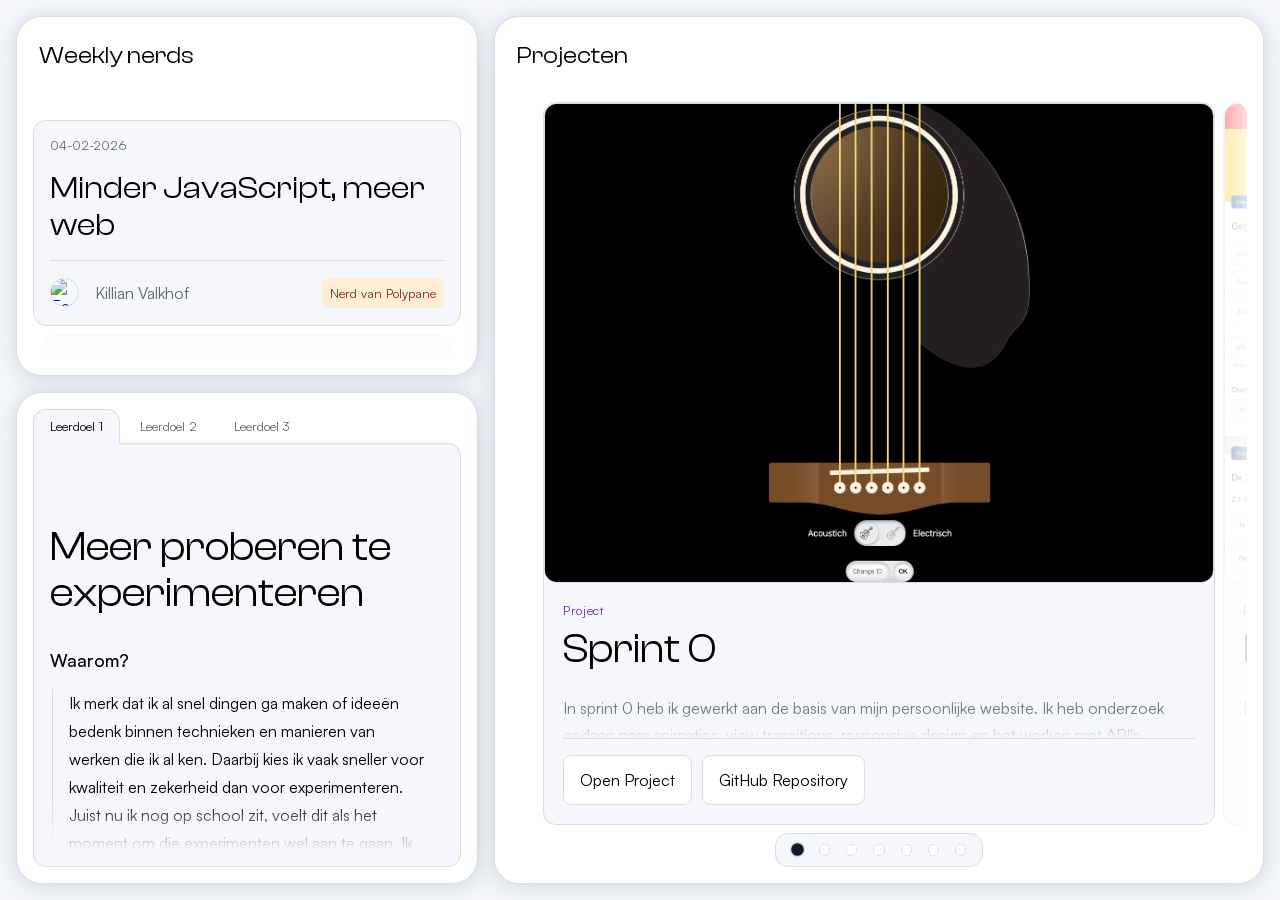
==== commit 6b22b955: "responsive verbeterd en light mode verbeterd, blogs toegevoegd" ====
--- a/Index.html
+++ b/Index.html
@@ -11,44 +11,48 @@
 <body>
     <!-- Infoboard ------------------------------------------------------------------ -->
     <div class="infoboard">
-        <div class="content-infoboard">
-            <div>
-                <h1>Meesterschap</h1>
-                <ul>
-                    <li>
-                        <p>School</p>
-                        <p>Hogeschool van Amsterdam</p>
-                    </li>
-                    <li>
-                        <p>Opleiding</p>
-                        <p>Communicatie Multimedia Design</p>
-                    </li>
-                    <li>
-                        <p>Minor</p>
-                        <p>Web Design & Development</p>
-                    </li>
-                    <li>
-                        <p>Jaar</p>
-                        <p>2026</p>
-                    </li>
-
-                </ul>
-            </div>
-        </div>
-        <a href="https://joshuawattimena.nl/">
-            <div class="profile-label">
-                <div class="profile-picture">
-                    <img src="https://avatars.githubusercontent.com/u/145464307?v=4"
-                        alt="profile picture Joshua Wattimena">
-                </div>
-                <div class="profile-username">
-                    <p>Joshua Wattimena</p>
-                    <p>3e Jaar</p>
+        <input type="checkbox" class="infoboard-toggle-input" id="infoboard-toggle">
+        <label class="infoboard-toggle" for="infoboard-toggle">
+            <span>Info bord</span>
+        </label>
+        <div class="infoboard-panel">
+            <div class="content-infoboard">
+                <div>
+                    <h1>Meesterschap</h1>
+                    <ul>
+                        <li>
+                            <p>School</p>
+                            <p>Hogeschool van Amsterdam</p>
+                        </li>
+                        <li>
+                            <p>Opleiding</p>
+                            <p>Communicatie Multimedia Design</p>
+                        </li>
+                        <li>
+                            <p>Minor</p>
+                            <p>Web Design & Development</p>
+                        </li>
+                        <li>
+                            <p>Jaar</p>
+                            <p>2026</p>
+                        </li>
+
+                    </ul>
                 </div>
             </div>
-        </a>
-
-
+            <a href="https://joshuawattimena.nl/">
+                <div class="profile-label">
+                    <div class="profile-picture">
+                        <img src="https://avatars.githubusercontent.com/u/145464307?v=4"
+                            alt="profile picture Joshua Wattimena">
+                    </div>
+                    <div class="profile-username">
+                        <p>Joshua Wattimena</p>
+                        <p>3e Jaar</p>
+                    </div>
+                </div>
+            </a>
+        </div>
     </div>
 
     <!-- Dashboard ------------------------------------------------------------------ -->
@@ -115,7 +119,7 @@
                         <a href="/weekly-nerds-pages/sanne-t-hooft-blog.html">
                             <div>
                                 <p class="date-weekly-nerds">11-03-2026</p>
-                                <h3 class="titel-weekly-nerd">xx</h3>
+                                <h3 class="titel-weekly-nerd">Modern CSS en kleurruimtes</h3>
                                 <div class="meta-weekly-nerd-card">
                                     <div>
                                         <img src="https://designbyfire.nl/2009/img/mugshot-sanne.jpg"
@@ -198,17 +202,17 @@
                         </a>
                     </li>
                     <li class="weekly-nerd-card">
-                        <a href="/weekly-nerds-pages/killian-valkhof-blog.html">
+                        <a href="weekly-nerds-pages/q42-blog.html">
                             <div>
                                 <p class="date-weekly-nerds">28-05-2026</p>
-                                <h3 class="titel-weekly-nerd">xx</h3>
+                                <h3 class="titel-weekly-nerd">Toekomstbestendige design systems</h3>
                                 <div class="meta-weekly-nerd-card">
                                     <div>
                                         <img src="[data-uri]"
                                             alt="Een foto van Killian Valkhof">
                                         <p class="name-weekly-nerd">Q42</p>
                                     </div>
-                                    <p class="labels-weekly-nerds purple-label">Lijp Goeie CSS docent</p>
+                                    <p class="labels-weekly-nerds purple-label">Valhalla voor Nerds</p>
 
                                 </div>
                             </div>
@@ -713,7 +717,7 @@
                             </div>
 
                             <div class="project-links">
-                                <a href="#">
+                                <a href="https://meesterproef-minor-web-cxvh.onrender.com">
                                     Open Project
                                 </a>
 
--- a/styles/style.css
+++ b/styles/style.css
@@ -19,18 +19,49 @@
 
     /* colors */
     --font-color: light-dark(#000, #fff);
-    --font-muted-drk: #888;
-    
-    /* --bg-color-drk: linear-gradient(293deg,rgb(0, 2, 8) 0%, rgb(13, 0, 16) 18%, rgb(0, 2, 20) 70%, rgb(23, 1, 43) 100%); */
-    --bg-color-profiletag-drk: #151518;
-    --bg-color-drk: #0f0f11;
-    --bg-color-dashboard-drk: #080808;
-
-    --border-color-drk: #1a1a1a;
-
-    --recording-indicator: #00b32a;
+    --font-muted: light-dark(#5f6672, #888);
+
+    /* --bg-color: linear-gradient(293deg,rgb(231, 236, 244) 0%, rgb(246, 248, 252) 18%, rgb(238, 243, 250) 70%, rgb(255, 255, 255) 100%); */
+    --bg-color-profiletag: light-dark(#f0f3f8, #151518);
+    --bg-color: light-dark(#f5f7fb, #0f0f11);
+    --bg-color-dashboard: light-dark(#ffffff, #080808);
+    --border-color: light-dark(#d6dde7, #1a1a1a);
+    --accent-color: light-dark(#6d28d9, #8f5cff);
+    --accent-label-color: light-dark(#7c3aed, #9e00ca);
+    --accent-label-background: light-dark(#efe7ff, #22092a);
+    --weekly-label-1-color: light-dark(#7c2d12, #ffb38a);
+    --weekly-label-1-background: light-dark(#ffedd5, #3c1907);
+    --weekly-label-2-color: light-dark(#1d4ed8, #93c5fd);
+    --weekly-label-2-background: light-dark(#dbeafe, #102347);
+    --weekly-label-3-color: light-dark(#0f766e, #7dd3c7);
+    --weekly-label-3-background: light-dark(#ccfbf1, #0d2f31);
+    --weekly-label-4-color: light-dark(#a21caf, #f0abfc);
+    --weekly-label-4-background: light-dark(#fae8ff, #38103e);
+    --weekly-label-5-color: light-dark(#b45309, #fcd34d);
+    --weekly-label-5-background: light-dark(#fef3c7, #3a2303);
+    --weekly-label-6-color: light-dark(#be123c, #fda4af);
+    --weekly-label-6-background: light-dark(#ffe4e6, #3f0d1d);
+    --weekly-label-7-color: light-dark(#4338ca, #c4b5fd);
+    --weekly-label-7-background: light-dark(#e9e7ff, #22174f);
+    --weekly-label-8-color: light-dark(#166534, #86efac);
+    --weekly-label-8-background: light-dark(#dcfce7, #0f2918);
+    --weekly-label-9-color: light-dark(#92400e, #fdba74);
+    --weekly-label-9-background: light-dark(#fff4e5, #402008);
+    --weekly-label-10-color: light-dark(#155e75, #67e8f9);
+    --weekly-label-10-background: light-dark(#cffafe, #0d2d38);
+    --surface-highlight-color: light-dark(rgba(15, 23, 42, 0.05), rgba(255,255,255,0.02));
+    --surface-shadow-color: light-dark(rgba(129, 144, 166, 0.18), rgba(0, 0, 0, 0.1));
+    --tab-shadow-color: light-dark(rgba(148, 163, 184, 0.28), rgba(0, 0, 0, 0.4));
+    --glass-background: light-dark(rgba(255, 255, 255, 0.72), rgba(29, 29, 29, 0.5));
+    --glass-border-color: light-dark(rgba(214, 221, 231, 0.9), rgba(54, 54, 54, 0.16));
+    --button-hover-background: light-dark(#eef3fb, #1a1a1f);
+    --button-hover-border-color: light-dark(rgba(109, 126, 153, 0.24), rgba(255,255,255,0.08));
+    --nav-dot-active-background: light-dark(#111827, #ffffff);
+    --nav-dot-hover-background: light-dark(#94a3b8, #5d5d66);
+    --tooltip-shadow-color: light-dark(rgba(129, 144, 166, 0.28), rgba(0,0,0,.35));
 
     /* afmetingen */
+
     --gaps: 1rem;
 
     --border-radius: .8rem;
@@ -42,12 +73,16 @@
     --fontsize-h2: calc( var(--fontsize-base) * 1.5 );
     --fontsize-h3: calc( var(--fontsize-base) * 1.3 );
     --fontsize-h4: calc( var(--fontsize-base) * 1.1 );
+    --weekly-nerd-title-size: calc( var(--fontsize-base) * 2 );
+    --learning-goal-title-size: calc( var(--fontsize-h3) * 2 );
+    --project-title-size: calc( var(--fontsize-h3) * 2 );
+    --project-preview-height: 30rem;
+    --projects-track-padding: calc( var(--gaps) * 2 );
 
     /* filters / styling */
 
-    --dropshadow: drop-shadow(0px 0px 5px var(--bg-color-dashboard-drk));
-}   
-
+    --dropshadow: drop-shadow(0px 0px 5px light-dark(rgba(154, 167, 184, 0.22), rgba(8, 8, 8, 0.85)));
+}
 *,
 ::after,
 ::before {
@@ -58,94 +93,12 @@
 }
 
 body{
-    background: var(--bg-color-drk);
+    background: var(--bg-color);
     overflow: hidden;
     width: 100vw;
     height: 100vh;
 
     display: flex;
-
-    @media (max-width: 1024px) {
-        /* background-color: red; */
-        display: flex;
-        flex-direction: column;
-
-        .infoboard{
-            height: 20vh;
-            width: 100vw;
-            display: flex;
-            flex-direction: row-reverse;
-            padding: var(--gaps);
-            padding-bottom: 0;
-            
-            .content-infoboard > div {
-                display: flex;
-                flex-direction: column;
-                justify-content: space-between;
-                height: 100%;
-                padding-left: var(--gaps);
-
-                h1{
-                    grid-area: meesterschap;
-                    padding-left: var(--gaps);
-                }
-
-                ul{
-                    grid-area: list-info;
-                    display: flex;
-                    flex-direction: row;
-                    
-
-                    li{
-                        padding-left: 0rem;
-                        padding-right: 0rem;
-                        margin: 0 var(--gaps);
-                        margin-top: var(--gaps);
-                    }
-
-                    li:last-of-type {
-                        border-bottom: solid 1px var(--border-color-drk);
-                    }
-                }
-            }
-
-            a:has(div[class="profile-label"]){
-                width: 15rem;
-                height: 100%;
-                
-                .profile-label{
-                    height: 100%;
-                    display: flex;
-                    flex-direction: column;
-
-                    .profile-username{
-                        display: flex;
-                        align-items: center;
-                    }
-                }
-            }
-        }
-
-
-        .dashboard{
-            width: 100vw;
-            height: 80rem;
-            .project-preview{
-                
-                    height: 20rem;
-                
-            }
-            .projects{
-                  height: calc(85vh - (4 * var(--gaps)));
-            }
-
-            .learning-goal-box h3{
-                font-size: var(--fontsize-h3);
-            }
-
-        }
-
-    }
 }
 
 
@@ -169,14 +122,43 @@
     width: 20vw;
     height: 100vh;
     padding: var(--gaps) 0 var(--gaps) var(--gaps);
+    position: relative;
 
     display: flex;
     flex-direction: column;
     justify-content: end;
 
+    .infoboard-toggle-input{
+        position: absolute;
+        width: 1px;
+        height: 1px;
+        margin: -1px;
+        padding: 0;
+        border: 0;
+        overflow: hidden;
+        clip: rect(0 0 0 0);
+        clip-path: inset(50%);
+    }
+
+    .infoboard-toggle{
+        display: none;
+    }
+
+    .infoboard-panel{
+        min-height: 100%;
+        display: flex;
+        flex-direction: column;
+        gap: var(--gaps);
+
+        > a{
+            margin-top: auto;
+        }
+    }
+
     .content-infoboard{
         /* padding: var(--gaps) calc(var(--gaps) )  var(--gaps) var(--gaps); */
         height: 100%;
+        flex: 1;
 
         display: flex;
         flex-direction: column;
@@ -189,7 +171,7 @@
                 grid-area: info-infoboard;
                 padding: 0rem var(--gaps) var(--gaps) var(--gaps);
                 list-style-type: none;
-                border-bottom: solid var(--border-color-drk) 1px;
+                border-bottom: solid var(--border-color) 1px;
                 margin: var(--gaps) calc(var(--gaps) * 2)  var(--gaps) var(--gaps);
 
                 &:last-of-type{
@@ -201,7 +183,7 @@
                     line-height: 1.5rem;
 
                     &:first-child{
-                        color: var(--font-muted-drk);
+                        color: var(--font-muted);
                         font-size: .8rem;
                     }
 
@@ -224,8 +206,8 @@
     }
 
     .profile-label{
-        border: var(--border-color-drk) solid 1px;
-        background-color: var(--bg-color-drk);
+        border: var(--border-color) solid 1px;
+        background-color: var(--bg-color);
         filter: var(--dropshadow);
         
         padding: .75rem;
@@ -238,7 +220,7 @@
         gap: .75em;
 
         &:hover{
-            background-color: var(--bg-color-profiletag-drk);
+            background-color: var(--bg-color-profiletag);
         }
         
         /* Profiel foto kader */
@@ -256,7 +238,7 @@
             
             
                 border-radius: 50%;
-                border: solid var(--border-color-drk) 1px;
+                border: solid var(--border-color) 1px;
             }
         }
 
@@ -266,10 +248,20 @@
             justify-content: center;
 
             > p:nth-child(2){
-                color: var(--font-muted-drk);
+                color: var(--font-muted);
                 font-size: var(--fontsize-small);
             }
         }
+    }
+}
+
+@media (max-width: 1345px) {
+    .infoboard{
+        display: none;
+    }
+
+    .dashboard{
+        width: 100vw;
     }
 }
 
@@ -281,7 +273,7 @@
 .dashboard{
     grid-area: dashboard;
 
-    /* background-color: var(--bg-color-drk); */
+    /* background-color: var(--bg-color); */
     padding: var(--gaps);
     gap: var(--gaps);
     width: 80vw;
@@ -295,16 +287,16 @@
     /* "title title"  10vh */
     "weekly-nerds projects"  40vh    
     "learning-goals projects" 1fr   
-    / 3fr 5fr;
+    / minmax(0, 3fr) minmax(0, 5fr);
 
     /* styling van de blokken */
     > div{
-        background-color: var(--bg-color-dashboard-drk);
+        background-color: var(--bg-color-dashboard);
         border-radius: calc(var(--border-radius) * 2);
-        border: solid var(--border-color-drk) 1px;
+        border: solid var(--border-color) 1px;
         filter: var(--dropshadow);
         padding: var(--gaps);
-        box-shadow: 0 4px 30px rgba(0, 0, 0, 0.1);
+        box-shadow: 0 4px 30px var(--surface-shadow-color);
         
     }
     h2{
@@ -336,12 +328,12 @@
             
             .fade-top {
                 top: 0;
-                background: linear-gradient(to bottom, var(--bg-color-dashboard-drk), transparent);
+                background: linear-gradient(to bottom, var(--bg-color-dashboard), transparent);
             }
 
             .fade-bottom {
                 bottom: 0;
-                background: linear-gradient(to top, var(--bg-color-dashboard-drk), transparent);
+                background: linear-gradient(to top, var(--bg-color-dashboard), transparent);
             }
             
         
@@ -374,8 +366,8 @@
     .weekly-nerd-card{
         scroll-snap-align: center;
         list-style-type: none;
-        border: solid var(--border-color-drk) 1px;
-        background-color: var(--bg-color-drk);
+        border: solid var(--border-color) 1px;
+        background-color: var(--bg-color);
         border-radius: var(--border-radius);
         height: fit-content;
 
@@ -386,6 +378,56 @@
         &.active{
             opacity: 1;
             transform: scale(1);
+        }
+
+        &:nth-of-type(1){
+            --weekly-label-color: var(--weekly-label-1-color);
+            --weekly-label-background: var(--weekly-label-1-background);
+        }
+
+        &:nth-of-type(2){
+            --weekly-label-color: var(--weekly-label-2-color);
+            --weekly-label-background: var(--weekly-label-2-background);
+        }
+
+        &:nth-of-type(3){
+            --weekly-label-color: var(--weekly-label-3-color);
+            --weekly-label-background: var(--weekly-label-3-background);
+        }
+
+        &:nth-of-type(4){
+            --weekly-label-color: var(--weekly-label-4-color);
+            --weekly-label-background: var(--weekly-label-4-background);
+        }
+
+        &:nth-of-type(5){
+            --weekly-label-color: var(--weekly-label-5-color);
+            --weekly-label-background: var(--weekly-label-5-background);
+        }
+
+        &:nth-of-type(6){
+            --weekly-label-color: var(--weekly-label-6-color);
+            --weekly-label-background: var(--weekly-label-6-background);
+        }
+
+        &:nth-of-type(7){
+            --weekly-label-color: var(--weekly-label-7-color);
+            --weekly-label-background: var(--weekly-label-7-background);
+        }
+
+        &:nth-of-type(8){
+            --weekly-label-color: var(--weekly-label-8-color);
+            --weekly-label-background: var(--weekly-label-8-background);
+        }
+
+        &:nth-of-type(9){
+            --weekly-label-color: var(--weekly-label-9-color);
+            --weekly-label-background: var(--weekly-label-9-background);
+        }
+
+        &:nth-of-type(10){
+            --weekly-label-color: var(--weekly-label-10-color);
+            --weekly-label-background: var(--weekly-label-10-background);
         }
 
         &:last-of-type{
@@ -413,25 +455,26 @@
 
                 .date-weekly-nerds{
                     font-size: var(--fontsize-small);
-                    color: var(--font-muted-drk);
+                    color: var(--font-muted);
                     width: fit-content;
                 }
 
                 
                 
                 .purple-label{
-                    color: rgb(158, 0, 202);
-                    background-color: rgb(34, 9, 42);
+                    color: var(--weekly-label-color, var(--accent-label-color));
+                    background-color: var(--weekly-label-background, var(--accent-label-background));
                     height: fit-content;
-                    /* border: rgb(158, 0, 202) solid 1px; */
+                    /* border: var(--accent-label-color) solid 1px; */
                 }
 
                 .titel-weekly-nerd{
-                    font-size: calc(var(--fontsize-base) * 2);
+                    font-size: var(--weekly-nerd-title-size);
                     color: var(--font-color);
                     font-weight: 400;
+                    line-height: 1.15;
                     font-family: "Clash-Display";
-                    border-bottom: var(--border-color-drk) solid 1px;
+                    border-bottom: var(--border-color) solid 1px;
                     padding-bottom: var(--gaps);
                     width: 100%;
                 }
@@ -439,25 +482,31 @@
                 > div{
                     display: flex;
                     justify-content: space-between;
-                    height: 2rem;
+                    min-height: 2rem;
                     width: 100%;
                     align-items: center;
+                    gap: calc(var(--gaps) * .75);
+                    flex-wrap: wrap;
                     
 
                     .labels-weekly-nerds{
                         font-size: var(--fontsize-small);
-                        padding: .7rem .5rem;
+                        padding: .5rem .5rem;
                         border-radius: calc( var(--border-radius) / 2);
-                        line-height: 0rem;
+                        line-height: 1.1;
+                        flex: 0 0 auto;
+                        max-width: 100%;
                     }
 
                     > div{
                         display: flex;
+                        flex: 1 1 auto;
                         flex-direction: row;
                         align-items: center;
                         gap: var(--gaps);
 
-                        height: 1.8rem;
+                        min-width: 0;
+                        min-height: 1.8rem;
                         
                         img{
                             flex: 0 0 1.8rem;
@@ -466,16 +515,15 @@
                             aspect-ratio: 1/1;
                             object-fit: cover;
                             border-radius: 50%;
-                            border: solid var(--border-color-drk) 1px;
+                            border: solid var(--border-color) 1px;
                         }
 
                         .name-weekly-nerd{
                             font-size: var(--fontsize-base);
-                            color: var(--font-muted-drk);
+                            color: var(--font-muted);
                         }
 
                     }
-
                 }
 
             }
@@ -485,6 +533,11 @@
             }
         }
     }
+
+
+    @media (max-width: 1345px) {
+        width: 100vw;
+    }
 }
 
  /* =========================================
@@ -534,8 +587,8 @@
 
 /* Inactieve tab styling */
 .tab {
-    background-color: var(--bg-color-dashboard-drk);
-    color: var(--font-muted-drk);
+    background-color: var(--bg-color-dashboard);
+    color: var(--font-muted);
     position: relative;
     padding: .5rem 1rem;
     border: transparent solid 1px;
@@ -543,14 +596,13 @@
     font-size: var(--fontsize-small);
     /* letter-spacing: .1rem; */
     cursor: pointer;
-    box-shadow: inset 0px -4px 8px rgba(0, 0, 0, 0.4);
     
     /* Actieve tab styling */
     &:has(input:checked) {
     color: var(--font-color);
-    background-color: var(--bg-color-drk);
+    background-color: var(--bg-color);
     box-shadow: none;
-    border: solid var(--border-color-drk) 1px;
+    border: solid var(--border-color) 1px;
     border-bottom: none;
     z-index: 1;
     }
@@ -562,11 +614,11 @@
 
 .tab.active {
     color: var(--font-color);
-    background-color: var(--bg-color-drk);
+    background-color: var(--bg-color);
     z-index: 1;
 
     /* Alleen links, rechts en boven een border — onderkant open zodat het doorloopt in het kaartje */
-    border: solid var(--border-color-drk) 1px;
+    border: solid var(--border-color) 1px;
     border-bottom: none;
 }
 
@@ -574,39 +626,49 @@
 
 /* Standaard: alle boxes verborgen */
 .learning-goal-box {
-    background-color: var(--bg-color-drk);
-    border: solid var(--border-color-drk) 1px;
+    --learning-goal-box-padding: var(--gaps);
+    --learning-goal-fade-size: 3rem;
+    background-color: var(--bg-color);
+    border: solid var(--border-color) 1px;
     border-radius: var(--border-radius);
-    padding: var(--gaps);
+    padding: var(--learning-goal-box-padding);
     flex: 1;
     display: none;
     position: relative;
-    max-height: 33rem;
+    flex-direction: column;
+    min-height: 0;
+    min-width: 0;
+    width: 100%;
+    overflow: hidden;
     
 
     .fade-top,
     .fade-bottom {
     position: absolute;
-    left: 0; right: 0;
-    height: 3rem;
+    left: var(--learning-goal-box-padding);
+    right: var(--learning-goal-box-padding);
+    height: var(--learning-goal-fade-size);
     z-index: 2;
     }
 
     .fade-top {
-        top: var(--gaps);
-        background: linear-gradient(to bottom, var(--bg-color-drk), transparent);
+        top: var(--learning-goal-box-padding);
+        background: linear-gradient(to bottom, var(--bg-color), transparent);
     }
 
     .fade-bottom {
-        bottom: var(--gaps);
-        background: linear-gradient(to top, var(--bg-color-drk), transparent);
+        bottom: var(--learning-goal-box-padding);
+        background: linear-gradient(to top, var(--bg-color), transparent);
     }
 
     > article{
         display: flex;
         flex-direction: column;
         gap: 1rem;
-        height: 30.5rem;
+        flex: 1;
+        min-height: 0;
+        padding: var(--learning-goal-fade-size) 0;
+        box-sizing: border-box;
         
         overflow-x: hidden;
         overflow-y: auto;
@@ -616,8 +678,11 @@
         border-radius: var(--border-radius);
 
         h3{
-            font-size: calc(var(--fontsize-h3) * 2);
+            font-size: var(--learning-goal-title-size);
             margin-top: 1rem;
+            line-height: 1.1;
+            overflow-wrap: anywhere;
+            hyphens: auto;
             font-family: "Clash-Display";
             font-weight: 400;
         }
@@ -631,7 +696,7 @@
 
         p {
 
-            border-left: var(--border-color-drk) solid 1px;
+            border-left: var(--border-color) solid 1px;
             margin: .1rem;
             padding: 0rem var(--gaps);
             line-height: 1.75rem;
@@ -646,12 +711,17 @@
     padding: var(--gaps);
     display: flex;
     flex-direction: column;
+    min-height: 0;
+    min-width: 0;
 }
 
 .learning-goals-container {
     flex: 1;
     display: flex;
     flex-direction: column;
+    min-height: 0;
+    min-width: 0;
+    width: 100%;
 }
 
 
@@ -660,13 +730,84 @@
     font-weight: 400;
 }
 
+@media (max-width: 1100px) {
+    .dashboard {
+        --weekly-nerd-title-size: calc( var(--fontsize-base) * 1.65 );
+        --learning-goal-title-size: calc( var(--fontsize-h3) * 1.55 );
+        --project-title-size: calc( var(--fontsize-h3) * 1.55 );
+        --project-preview-height: 24rem;
+        --projects-track-padding: calc( var(--gaps) * 1.2 );
+        grid-template:
+        "weekly-nerds projects" 40vh
+        "learning-goals projects" 1fr
+        / minmax(0, 2.6fr) minmax(0, 5.4fr);
+    }
+
+    .tab {
+        padding: .45rem .8rem;
+    }
+
+    .learning-goal-box {
+        --learning-goal-box-padding: calc(var(--gaps) * .85);
+        --learning-goal-fade-size: 2.5rem;
+    }
+
+    .project-info {
+        padding: var(--gaps);
+    }
+
+    .project-links a {
+        padding: .7rem .9rem;
+    }
+}
+
+@media (max-width: 768px) {
+    body {
+        overflow-y: auto;
+        height: auto;
+        min-height: 100vh;
+    }
+
+    .dashboard {
+        --project-preview-height: 16rem;
+        grid-template:
+        "weekly-nerds" auto
+        "learning-goals" auto
+        "projects" auto
+        / minmax(0, 1fr);
+        height: auto;
+        min-height: 100vh;
+    }
+
+    .weekly-nerds-dashboard {
+        height: clamp(20rem, 44vh, 23rem);
+
+        .carousel-wrapper {
+            min-height: 18rem;
+        }
+    }
+
+    .learning-goals {
+        height: clamp(28rem, 62vh, 34rem);
+    }
+
+    .projects {
+        height: clamp(42rem, 93vh, 52rem);
+    }
+
+    .fade-effect {
+        flex: 1;
+        min-height: 0;
+    }
+}
+
 
 /* From https://css.glass */
 body .ui-mist-filter {
-background: rgba(29, 29, 29, 0.5);
+background: var(--glass-background);
 border-radius: 16px;
 backdrop-filter: blur(15.6px);
-border: 1px solid rgba(54, 54, 54, 0.16);
+border: 1px solid var(--glass-border-color);
 }
   
 
@@ -685,10 +826,10 @@
 
 .projects-header{
     margin-bottom: var(--gaps);
-    z-index: 3; !important
+    z-index: 3 !important;
 
     h2{
-        z-index: 3; !important
+        z-index: 3 !important;
     }
 }
 
@@ -727,13 +868,13 @@
 
      .fade-left {
                 top: 0;
-                background: linear-gradient(to right, var(--bg-color-dashboard-drk), transparent);
+                background: linear-gradient(to right, var(--bg-color-dashboard), transparent);
                 justify-self: start;
             }
 
     .fade-right {
         bottom: 0;
-        background: linear-gradient(to left, var(--bg-color-dashboard-drk), transparent);
+        background: linear-gradient(to left, var(--bg-color-dashboard), transparent);
         /* background-color: red; */
         justify-self: end;
     }
@@ -757,17 +898,17 @@
     scroll-behavior: smooth;
     scroll-snap-stop: always;
     scrollbar-width: none;
-    padding: 0rem calc(var(--gaps) * 2);
+    padding: 0rem var(--projects-track-padding);
 }
 
 .projects-track::before {
     left: 0;
-    background: linear-gradient(to right, var(--bg-color-dashboard-drk), transparent);
+    background: linear-gradient(to right, var(--bg-color-dashboard), transparent);
 }
 
 .projects-track::after {
     right: 0;
-    background: linear-gradient(to left, var(--bg-color-dashboard-drk), transparent);
+    background: linear-gradient(to left, var(--bg-color-dashboard), transparent);
 }
 
 .projects-track::-webkit-scrollbar{
@@ -784,9 +925,9 @@
 
     scroll-snap-align: center;
 
-    background-color: var(--bg-color-drk);
-
-    border: 1px solid var(--border-color-drk);
+    background-color: var(--bg-color);
+
+    border: 1px solid var(--border-color);
 
     border-radius: var(--border-radius);
 
@@ -801,12 +942,10 @@
     flex-direction: column;
     
     opacity: 0.4;
-    filter: brightness(0.7);
 }
 
 .project-card.active {
     opacity: 1;
-    filter: brightness(1);
 }
 
 
@@ -818,12 +957,12 @@
     position: relative;
     border-radius: var(--border-radius);
     width: 100%;
-    height: 30rem;
+    height: var(--project-preview-height);
     flex-shrink: 0;
 
     overflow: hidden;
 
-    border: solid 1px var(--border-color-drk);
+    border: solid 1px var(--border-color);
     display: flex;
     justify-content: center;
     align-items: center;
@@ -831,8 +970,8 @@
     background:
     linear-gradient(
         to bottom,
-        rgba(255,255,255,.02),
-        rgba(255,255,255,0)
+        var(--surface-highlight-color),
+        transparent
     );
 }
 
@@ -864,7 +1003,7 @@
 }
 
 .project-type{
-    color: #8f5cff;
+    color: var(--accent-color);
 
     font-size: var(--fontsize-small);
 
@@ -878,7 +1017,8 @@
     
     font-weight: 400;
 
-    font-size: calc(var(--fontsize-h3) * 2);
+    font-size: var(--project-title-size);
+    line-height: 1.05;
     margin-bottom: calc(var(--gaps) / 2);
 }
 
@@ -893,7 +1033,7 @@
     scrollbar-width: none;
 
     p{
-        color: var(--font-muted-drk);
+        color: var(--font-muted);
 
         line-height: 1.7rem;
     }
@@ -903,14 +1043,14 @@
         bottom: 0rem;
         margin-bottom: -1rem;
         bottom: 0;
-        background: linear-gradient(to top, var(--bg-color-drk), transparent);
+        background: linear-gradient(to top, var(--bg-color), transparent);
     }
     .fade-top{
         position: sticky;
         bottom: 0rem;
         margin-bottom: -1rem;
         top: 0;
-        background: linear-gradient(to bottom, var(--bg-color-drk), transparent);
+        background: linear-gradient(to bottom, var(--bg-color), transparent);
     }
 }
 
@@ -929,9 +1069,9 @@
 
     padding-top: var(--gaps);
 
-    background-color: var(--bg-color-drk);
-
-    border-top: solid 1px var(--border-color-drk);
+    background-color: var(--bg-color);
+
+    border-top: solid 1px var(--border-color);
 
     z-index: 2;
 
@@ -940,9 +1080,9 @@
     
         color: var(--font-color);
     
-        border: solid 1px var(--border-color-drk);
+        border: solid 1px var(--border-color);
     
-        background-color: var(--bg-color-dashboard-drk);
+        background-color: var(--bg-color-dashboard);
     
         padding: .8rem 1rem;
     
@@ -954,9 +1094,9 @@
             transform .2s ease;
 
         &:hover{
-            background-color: #1a1a1f;
+            background-color: var(--button-hover-background);
         
-            border-color: rgba(255,255,255,.08);
+            border-color: var(--button-hover-border-color);
         
             transform: translateY(-2px);
         }
@@ -972,9 +1112,9 @@
     display: flex;
     justify-content: center;
     align-items: center;
-    background-color: var(--bg-color-drk);
+    background-color: var(--bg-color);
     gap: var(--gaps);
-    border: var(--border-color-drk) solid 1px;
+    border: var(--border-color) solid 1px;
     border-radius: var(--border-radius);
     padding: var(--gaps);
     margin-top: calc(var(--gaps) / 2);
@@ -990,11 +1130,11 @@
 .nav-dot{
     width: .7rem;
     height: .7rem;
+    display: block;
 
     border-radius: 50%;
 
-    background-color: var(--bg-color-dashboard-drk);
-    border: var(--border-color-drk) solid 1px;
+    border: var(--border-color) solid 1px;
 
     position: relative;
 
@@ -1006,18 +1146,34 @@
     cursor: pointer;
 }
 
+.nav-dot::before{
+    content: "";
+    position: absolute;
+    inset: 0;
+    border-radius: inherit;
+    background-color: var(--bg-color-dashboard);
+    transition:
+        transform .2s ease,
+        background-color .2s ease,
+        border-color .2s ease;
+}
+
 /* actieve dot */
 .nav-dot.active{
-    background-color: white;
-
     transform: scale(1.4);
+}
+
+.nav-dot.active::before{
+    background-color: var(--nav-dot-active-background);
 }
 
 /* hover */
 .nav-dot:hover{
-    background-color: #5d5d66;
-
     transform: scale(1.1);
+}
+
+.nav-dot:hover::before{
+    background-color: var(--nav-dot-hover-background);
 }
 
 /* =========================================
@@ -1034,9 +1190,9 @@
         translateX(-50%)
         translateY(.4rem);
 
-    background-color: var(--bg-color-drk);
-
-    border: 1px solid var(--border-color-drk);
+    background-color: var(--bg-color);
+
+    border: 1px solid var(--border-color);
 
     padding: .5rem .8rem;
 
@@ -1056,7 +1212,7 @@
         opacity .2s ease,
         transform .2s ease;
 
-    box-shadow: 0 10px 30px rgba(0,0,0,.35);
+    box-shadow: 0 10px 30px var(--tooltip-shadow-color);
 }
 
 /* tooltip pijltje */
@@ -1075,7 +1231,7 @@
     border-style: solid;
 
     border-color:
-        var(--bg-color-drk)
+        var(--bg-color)
         transparent
         transparent
         transparent;
